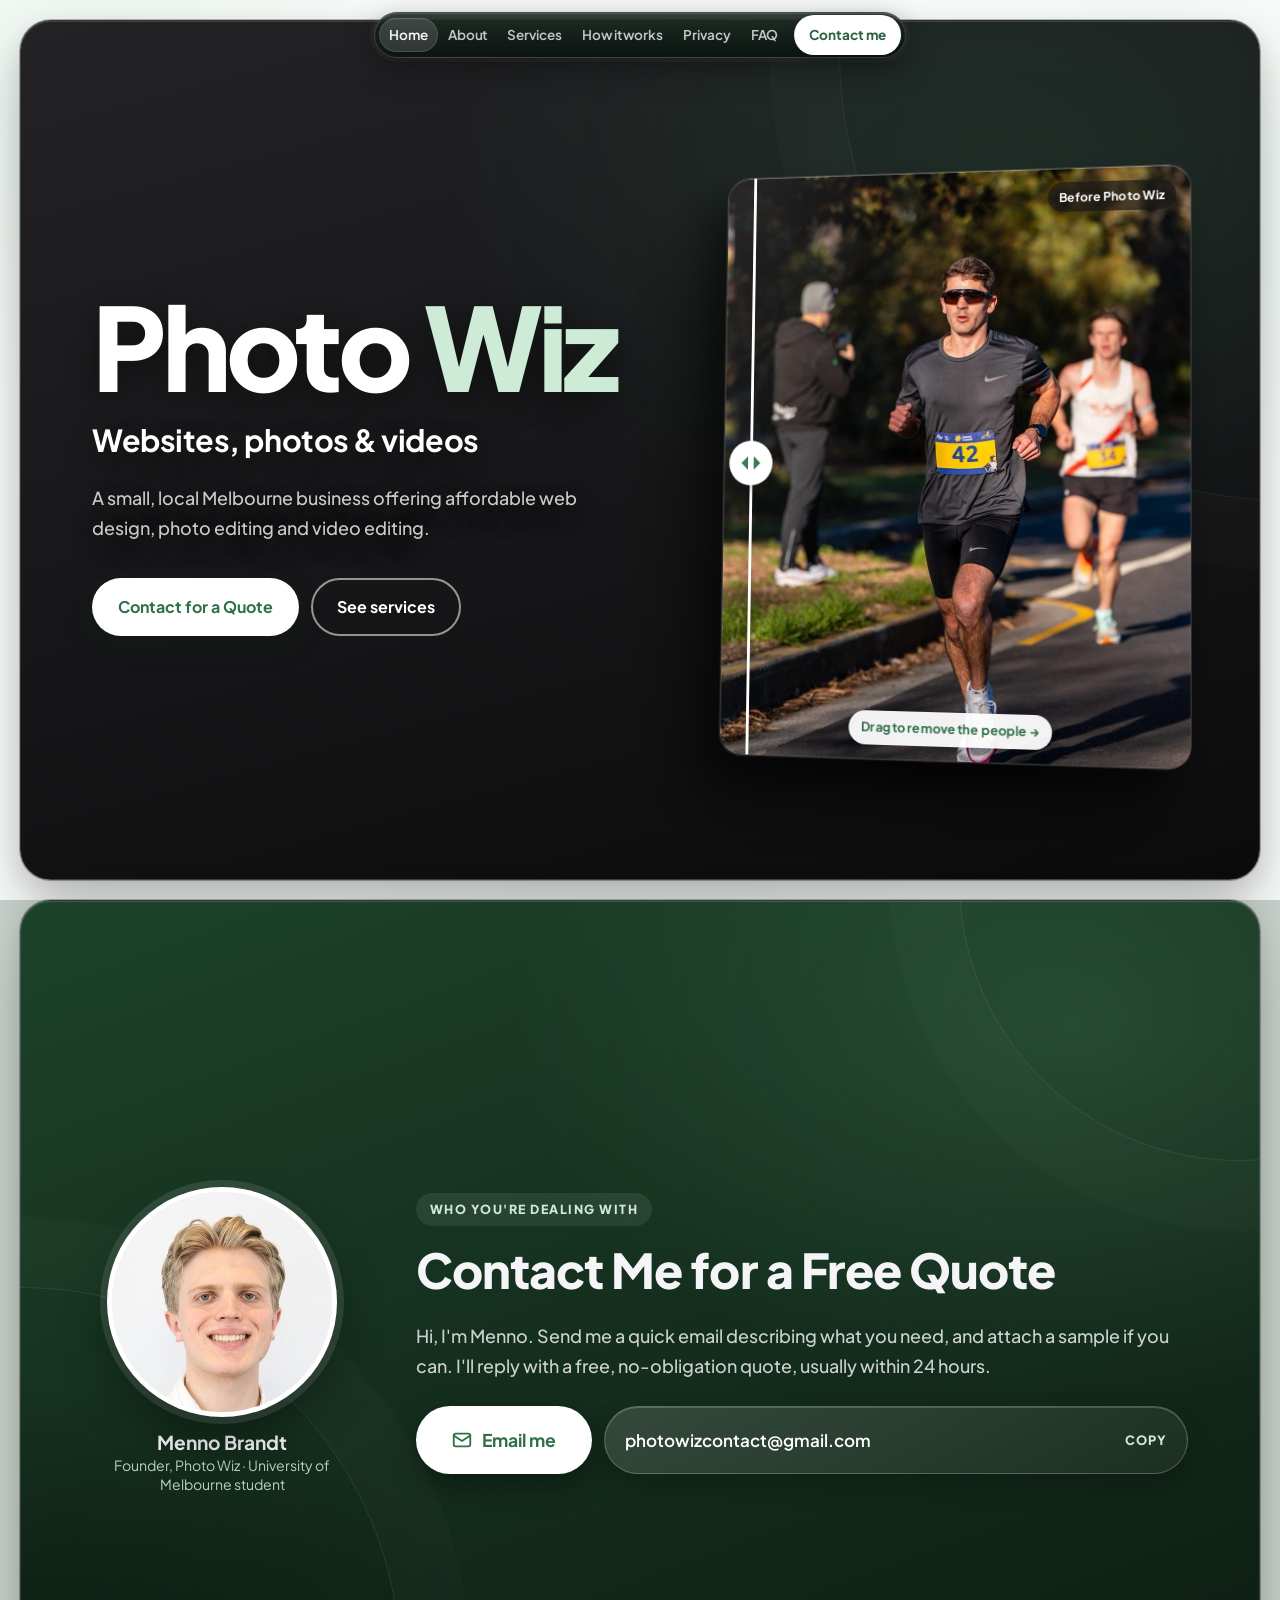
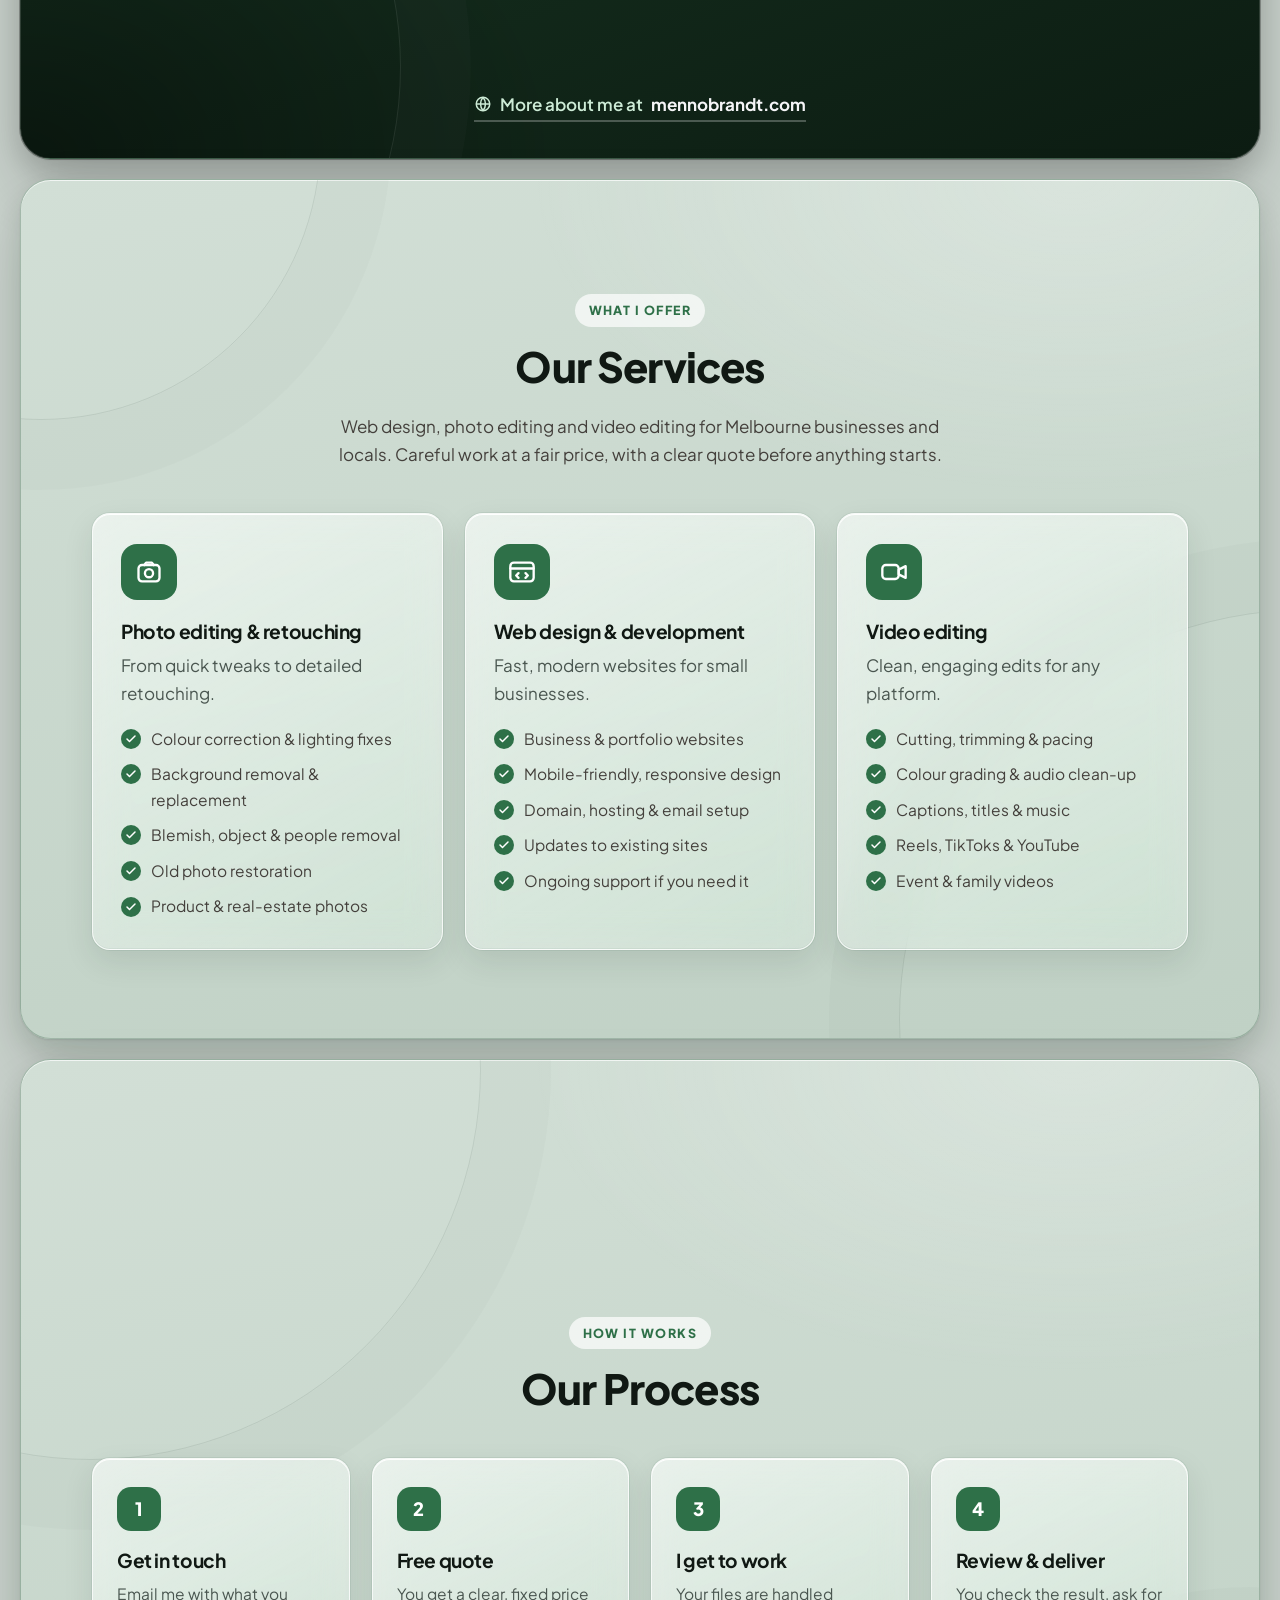
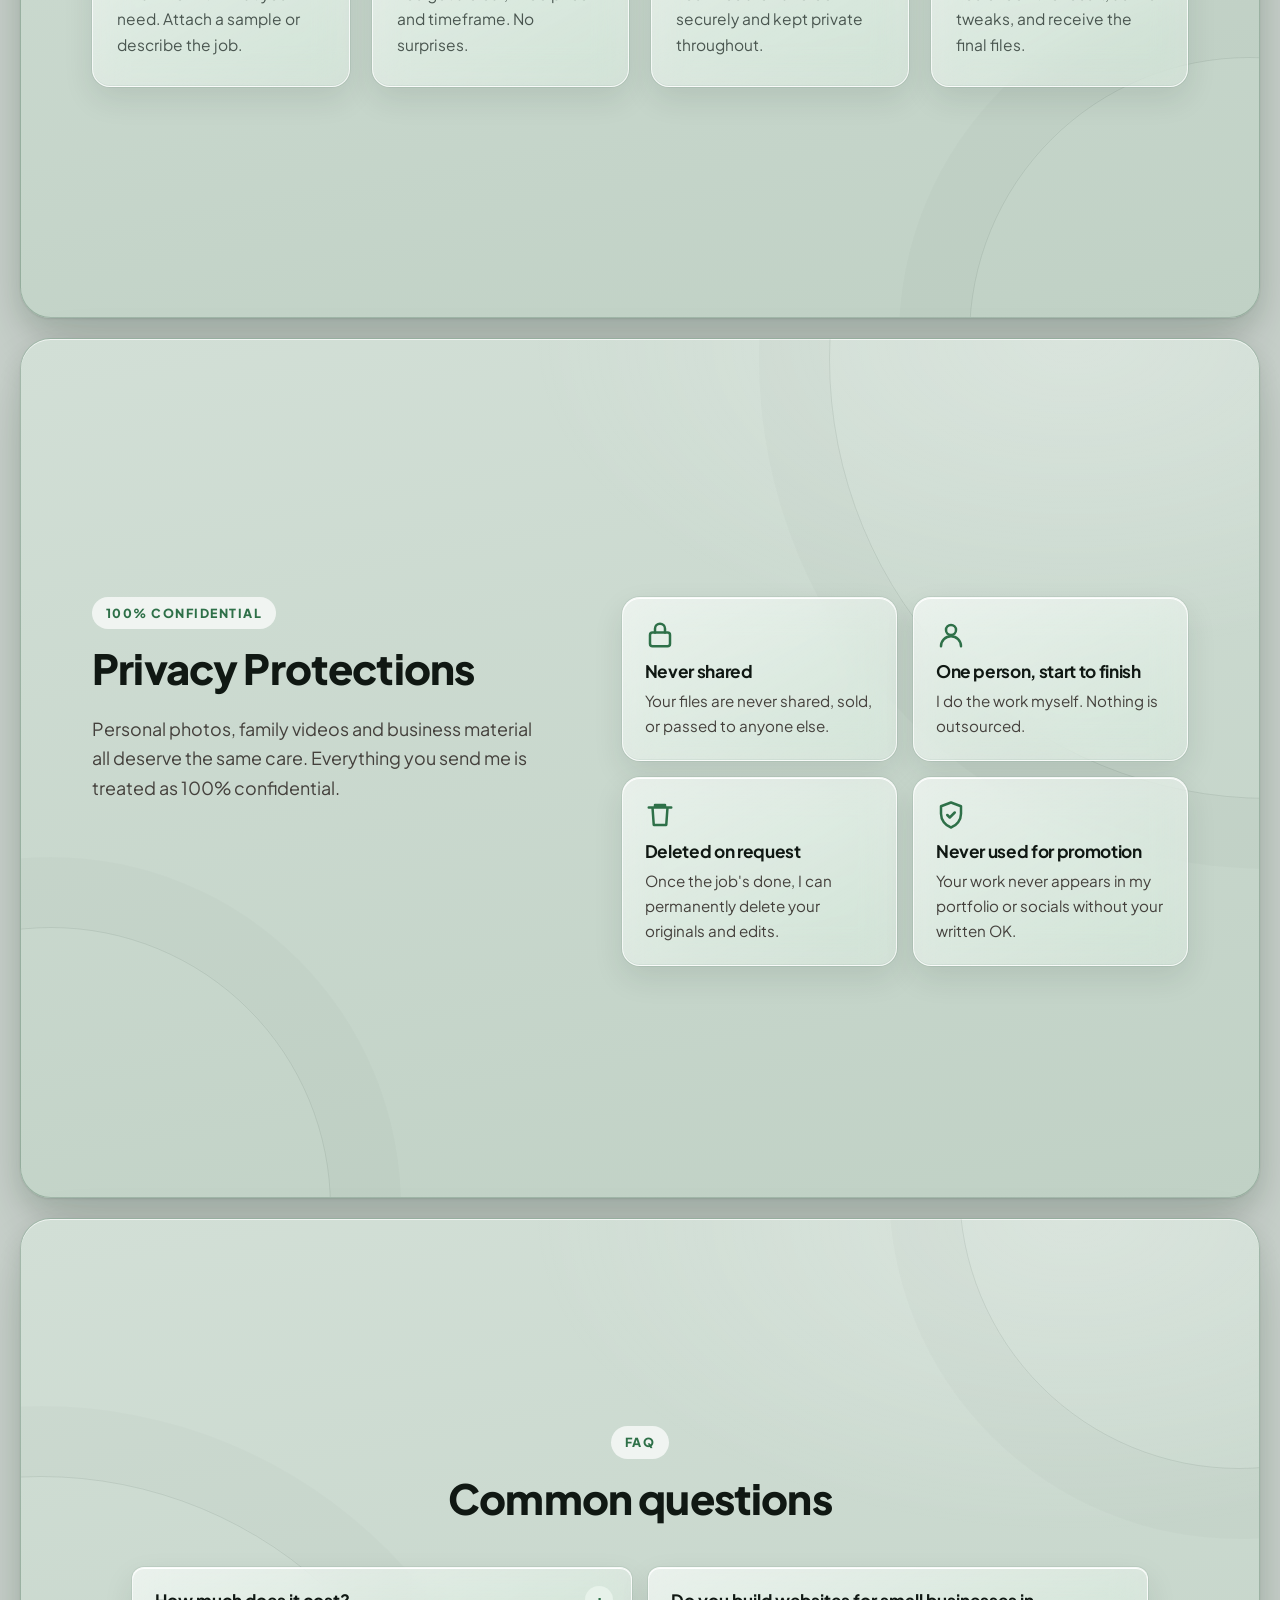
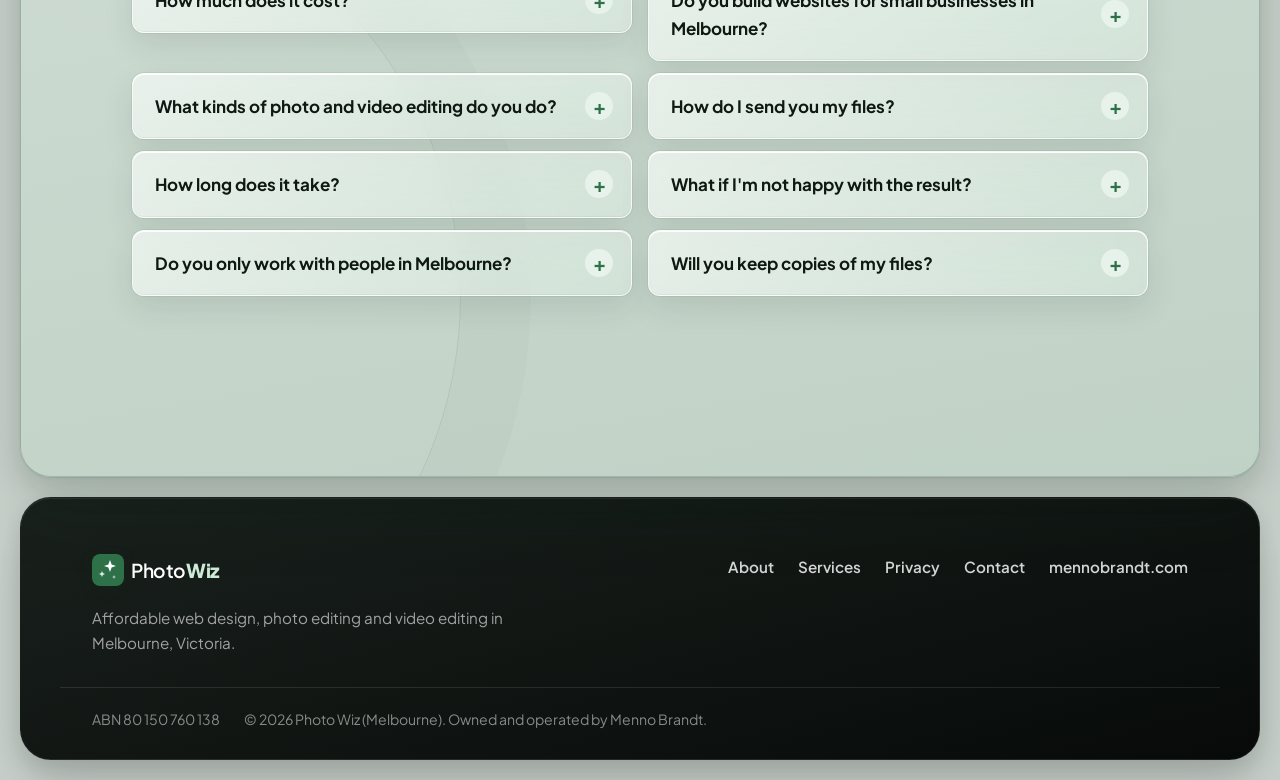
==== public/index.html @ 699f1b1f "Edge on main and contact cards; deeper green contact - Main and contact cards get a light hairline e" ====
<!doctype html>
<html lang="en-AU" data-theme="green">
<head>
  <meta charset="utf-8">
  <meta name="viewport" content="width=device-width, initial-scale=1">
  <title>Photo Wiz | Web Design, Photo Editing &amp; Video Editing in Melbourne</title>
  <meta name="description" content="Affordable web design, photo editing and video editing in Melbourne. Small business websites, photo retouching &amp; object removal, and social media video edits. Free quotes.">
  <meta name="robots" content="index, follow, max-image-preview:large, max-snippet:-1">
  <meta name="author" content="Menno Brandt">
  <meta name="theme-color" content="#161618">
  <link rel="canonical" href="https://photowiz.com.au/">
  <link rel="alternate" hreflang="en-AU" href="https://photowiz.com.au/">

  <!-- Local SEO -->
  <meta name="geo.region" content="AU-VIC">
  <meta name="geo.placename" content="Melbourne">
  <meta name="geo.position" content="-37.8136;144.9631">
  <meta name="ICBM" content="-37.8136, 144.9631">

  <!-- Icons -->
  <link rel="icon" href="favicon.svg" type="image/svg+xml">
  <link rel="icon" href="icon-192.png" type="image/png" sizes="192x192">
  <link rel="apple-touch-icon" href="apple-touch-icon.png">
  <link rel="manifest" href="site.webmanifest">

  <!-- Link previews (Facebook, Messenger, WhatsApp, LinkedIn, iMessage) -->
  <meta property="og:type" content="website">
  <meta property="og:site_name" content="Photo Wiz">
  <meta property="og:title" content="Photo Wiz | Web Design, Photo &amp; Video Editing in Melbourne">
  <meta property="og:description" content="Affordable websites, photo edits and video editing from a local Melbourne business. Free quotes, 100% confidential.">
  <meta property="og:url" content="https://photowiz.com.au/">
  <meta property="og:locale" content="en_AU">
  <meta property="og:image" content="https://photowiz.com.au/og-image.jpg">
  <meta property="og:image:width" content="1200">
  <meta property="og:image:height" content="630">
  <meta property="og:image:alt" content="Photo Wiz: web design, photo and video editing in Melbourne">
  <meta name="twitter:card" content="summary_large_image">
  <meta name="twitter:title" content="Photo Wiz | Web Design, Photo &amp; Video Editing in Melbourne">
  <meta name="twitter:description" content="Affordable websites, photo edits and video editing from a local Melbourne business. Free quotes.">
  <meta name="twitter:image" content="https://photowiz.com.au/og-image.jpg">

  <link rel="preload" as="image" href="work/before.jpg" fetchpriority="high">

  <link rel="preconnect" href="https://fonts.googleapis.com">
  <link rel="preconnect" href="https://fonts.gstatic.com" crossorigin>
  <link href="https://fonts.googleapis.com/css2?family=Plus+Jakarta+Sans:wght@400;500;600;700;800&display=swap" rel="stylesheet">
  <link rel="stylesheet" href="styles.css?v=46">
  <script>
    // Colour theme: green by default. Preview others with ?theme=blue or ?theme=orange
    (function () {
      var t = new URLSearchParams(location.search).get('theme');
      if (t === 'green' || t === 'blue' || t === 'orange') document.documentElement.setAttribute('data-theme', t);
    })();
  </script>

  <script type="application/ld+json">
{
  "@context": "https://schema.org",
  "@graph": [
    {
      "@type": "WebSite",
      "@id": "https://photowiz.com.au/#website",
      "url": "https://photowiz.com.au/",
      "name": "Photo Wiz",
      "inLanguage": "en-AU",
      "publisher": {
        "@id": "https://photowiz.com.au/#business"
      }
    },
    {
      "@type": [
        "ProfessionalService",
        "LocalBusiness"
      ],
      "@id": "https://photowiz.com.au/#business",
      "name": "Photo Wiz",
      "alternateName": "Photo Wiz (Melbourne)",
      "description": "Affordable web design, photo editing and video editing in Melbourne, run by Menno Brandt. Small business websites, photo retouching and object removal, and video editing for social media.",
      "url": "https://photowiz.com.au/",
      "email": "photowizcontact@gmail.com",
      "logo": "https://photowiz.com.au/icon-512.png",
      "image": [
        "https://photowiz.com.au/og-image.jpg",
        "https://photowiz.com.au/work/after.jpg"
      ],
      "taxID": "80 150 760 138",
      "priceRange": "$",
      "currenciesAccepted": "AUD",
      "address": {
        "@type": "PostalAddress",
        "addressLocality": "Melbourne",
        "addressRegion": "VIC",
        "addressCountry": "AU"
      },
      "geo": {
        "@type": "GeoCoordinates",
        "latitude": -37.8136,
        "longitude": 144.9631
      },
      "areaServed": [
        {
          "@type": "City",
          "name": "Melbourne"
        },
        {
          "@type": "State",
          "name": "Victoria"
        },
        {
          "@type": "Country",
          "name": "Australia"
        }
      ],
      "founder": {
        "@type": "Person",
        "name": "Menno Brandt",
        "url": "https://mennobrandt.com",
        "image": "https://photowiz.com.au/menno-brandt.jpg",
        "affiliation": {
          "@type": "CollegeOrUniversity",
          "name": "University of Melbourne"
        }
      },
      "sameAs": [
        "https://mennobrandt.com"
      ],
      "knowsAbout": [
        "Web design",
        "Web development",
        "Photo editing",
        "Photo retouching",
        "Background removal",
        "Photo restoration",
        "Video editing",
        "Colour grading",
        "Social media video"
      ],
      "hasOfferCatalog": {
        "@type": "OfferCatalog",
        "name": "Photo Wiz services",
        "itemListElement": [
          {
            "@type": "Offer",
            "itemOffered": {
              "@type": "Service",
              "name": "Web design and development",
              "serviceType": "Web design",
              "description": "Business and portfolio websites, mobile-friendly design, domain, hosting and email setup, updates to existing sites and ongoing support.",
              "areaServed": "Melbourne"
            }
          },
          {
            "@type": "Offer",
            "itemOffered": {
              "@type": "Service",
              "name": "Photo editing and retouching",
              "serviceType": "Photo editing",
              "description": "Colour correction, background removal and replacement, blemish, object and people removal, old photo restoration, and product and real-estate photo editing.",
              "areaServed": "Melbourne"
            }
          },
          {
            "@type": "Offer",
            "itemOffered": {
              "@type": "Service",
              "name": "Video editing",
              "serviceType": "Video editing",
              "description": "Cutting and pacing, colour grading, audio clean-up, captions, titles and music, and edits for Reels, TikTok, YouTube, events and family videos.",
              "areaServed": "Melbourne"
            }
          }
        ]
      }
    },
    {
      "@type": "FAQPage",
      "@id": "https://photowiz.com.au/#faq",
      "mainEntity": [
        {
          "@type": "Question",
          "name": "How much does it cost?",
          "acceptedAnswer": {
            "@type": "Answer",
            "text": "It depends on the job. A quick photo touch-up costs far less than a full website. Email me with the details and you'll get a free, fixed quote before any work begins."
          }
        },
        {
          "@type": "Question",
          "name": "Do you build websites for small businesses in Melbourne?",
          "acceptedAnswer": {
            "@type": "Answer",
            "text": "Yes. I design and build fast, mobile-friendly websites for Melbourne small businesses, sole traders and creatives, and can set up your domain, hosting and email too."
          }
        },
        {
          "@type": "Question",
          "name": "What kinds of photo and video editing do you do?",
          "acceptedAnswer": {
            "@type": "Answer",
            "text": "Photo retouching, colour correction, background and object removal, old photo restoration, and product and real-estate photos. For video: cutting, colour grading, audio clean-up, captions and edits for Reels, TikTok and YouTube."
          }
        },
        {
          "@type": "Question",
          "name": "How do I send you my files?",
          "acceptedAnswer": {
            "@type": "Answer",
            "text": "Small files can be attached to an email. For larger photos or videos, a link from Google Drive, Dropbox, OneDrive or WeTransfer works well."
          }
        },
        {
          "@type": "Question",
          "name": "How long does it take?",
          "acceptedAnswer": {
            "@type": "Answer",
            "text": "Most photo edits are back within a day or two. Video and web projects vary, and your quote will include an expected timeframe."
          }
        },
        {
          "@type": "Question",
          "name": "What if I'm not happy with the result?",
          "acceptedAnswer": {
            "@type": "Answer",
            "text": "Tell me what you'd like changed. Reasonable revisions are included, and I'll work with you until it's right."
          }
        },
        {
          "@type": "Question",
          "name": "Do you only work with people in Melbourne?",
          "acceptedAnswer": {
            "@type": "Answer",
            "text": "I'm based in Melbourne, but everything is done online, so I can work with clients anywhere in Australia and beyond."
          }
        },
        {
          "@type": "Question",
          "name": "Will you keep copies of my files?",
          "acceptedAnswer": {
            "@type": "Answer",
            "text": "Only as long as needed to finish the job and handle any follow-up tweaks. Just ask, and I'll permanently delete everything once you're happy."
          }
        }
      ]
    }
  ]
}
  </script>
</head>
<body>
  <a class="skip-link" href="#main">Skip to content</a>

  <header class="site-header" id="top">
    <div class="nav">
      <button class="nav-toggle" aria-expanded="false" aria-controls="nav-menu" aria-label="Open menu">
        <span></span><span></span><span></span>
      </button>
      <nav id="nav-menu" class="nav-menu" aria-label="Main">
        <a href="#home">Home</a>
        <a href="#about">About</a>
        <a href="#services">Services</a>
        <a href="#process">How it works</a>
        <a href="#privacy">Privacy</a>
        <a href="#faq">FAQ</a>
        <a class="btn btn-primary btn-sm" href="#contact">Contact me</a>
      </nav>
    </div>
  </header>

  <main id="main">
    <!-- HERO -->
    <section class="panel hero" id="home">
      <div class="container hero-grid">
        <div class="hero-head">
          <h1 class="hero-title">Photo <span class="hl">Wiz</span></h1>
          <p class="tagline">Websites, photos &amp; videos</p>
          <p class="lead">A small, local Melbourne business offering affordable web design, photo editing and video editing.</p>
        </div>

        <!-- Before / after: a real edit -->
        <div class="hero-visual">
          <div class="ba" id="ba" style="--pos:6%">
            <img class="ba-img" src="work/before.jpg" alt="Photo editing example, original: a runner in Melbourne with a bystander and a second runner in the background" width="900" height="1350" fetchpriority="high" decoding="async">
            <img class="ba-img ba-after" src="work/after.jpg" alt="Photo editing example, edited: the bystander and second runner removed so only the main runner remains" width="900" height="1350" decoding="async">
            <span class="ba-tag ba-tag-after">After Photo Wiz</span>
            <span class="ba-tag ba-tag-before">Before Photo Wiz</span>
            <span class="ba-hint">Drag to remove the people &rarr;</span>
            <div class="ba-handle" aria-hidden="true"><span></span></div>
            <input class="ba-range" type="range" min="0" max="100" value="6" autocomplete="off" aria-label="Drag to remove the people in the background of the photo">
          </div>
        </div>

        <div class="hero-actions">
          <a class="btn btn-white" href="#contact">Contact for a Quote</a>
          <a class="btn btn-ghost" href="#services">See services</a>
        </div>
      </div>
    </section>

    <!-- CONTACT + ABOUT -->
    <section class="panel p-contact tone-matte" id="contact">
      <span id="about" class="anchor" aria-hidden="true"></span>
      <div class="container meet">
        <figure class="meet-photo">
          <span class="meet-frame"><img src="menno-brandt.jpg" alt="Menno Brandt, owner of Photo Wiz in Melbourne" width="1200" height="801" loading="lazy" decoding="async"></span>
          <figcaption>
            <strong>Menno Brandt</strong>
            <span>Founder, Photo Wiz &middot; University of Melbourne student</span>
          </figcaption>
        </figure>
        <div class="meet-copy">
          <p class="kicker">Who you're dealing with</p>
          <h2>Contact Me for a Free Quote</h2>
          <p class="meet-intro">Hi, I'm Menno. Send me a quick email describing what you need, and attach a sample if you can. I'll reply with a free, no-obligation quote, usually within 24 hours.</p>
          <div class="meet-actions">
            <a class="btn btn-white btn-lg" id="email-btn" href="mailto:photowizcontact@gmail.com?subject=Quote%20request%20-%20Photo%20Wiz">
              <svg viewBox="0 0 24 24" aria-hidden="true"><rect x="3" y="5" width="18" height="14" rx="2"/><path d="M3 7l9 6 9-6"/></svg>
              Email me
            </a>
            <button class="copy-email" type="button" data-email="photowizcontact@gmail.com">
              <span class="copy-label">photowizcontact@gmail.com</span>
              <span class="copy-hint">Copy</span>
            </button>
          </div>
        </div>
      </div>
      <div class="meet-foot">
        <a class="meet-site" href="https://mennobrandt.com" target="_blank" rel="noopener">
            <svg viewBox="0 0 24 24" aria-hidden="true"><circle cx="12" cy="12" r="9"/><path d="M3 12h18M12 3a14 14 0 010 18M12 3a14 14 0 000 18"/></svg>
            More about me at <b>mennobrandt.com</b>
          </a>
      </div>
    </section>

    <!-- SERVICES -->
    <section class="panel section p-services tone-light" id="services">
      <div class="container">
        <div class="section-head">
          <p class="kicker">What I offer</p>
          <h2>Our Services</h2>
          <p>Web design, photo editing and video editing for Melbourne businesses and locals. Careful work at a fair price, with a clear quote before anything starts.</p>
        </div>

        <div class="cards">
          <article class="card">
            <div class="card-icon">
              <svg viewBox="0 0 24 24" aria-hidden="true"><rect x="3" y="6" width="18" height="14" rx="3"/><circle cx="12" cy="13" r="3.5"/><path d="M8 6l1.5-2h5L16 6"/></svg>
            </div>
            <h3>Photo editing &amp; retouching</h3>
            <p>From quick tweaks to detailed retouching.</p>
            <ul class="ticks">
              <li>Colour correction &amp; lighting fixes</li>
              <li>Background removal &amp; replacement</li>
              <li>Blemish, object &amp; people removal</li>
              <li>Old photo restoration</li>
              <li>Product &amp; real-estate photos</li>
            </ul>
          </article>

          <article class="card">
            <div class="card-icon">
              <svg viewBox="0 0 24 24" aria-hidden="true"><rect x="2" y="4" width="20" height="16" rx="3"/><path d="M2 9h20M9 13l-2 2 2 2M15 13l2 2-2 2"/></svg>
            </div>
            <h3>Web design &amp; development</h3>
            <p>Fast, modern websites for small businesses.</p>
            <ul class="ticks">
              <li>Business &amp; portfolio websites</li>
              <li>Mobile-friendly, responsive design</li>
              <li>Domain, hosting &amp; email setup</li>
              <li>Updates to existing sites</li>
              <li>Ongoing support if you need it</li>
            </ul>
          </article>

          <article class="card">
            <div class="card-icon">
              <svg viewBox="0 0 24 24" aria-hidden="true"><rect x="2" y="6" width="14" height="12" rx="3"/><path d="M16 10l6-3v10l-6-3z"/></svg>
            </div>
            <h3>Video editing</h3>
            <p>Clean, engaging edits for any platform.</p>
            <ul class="ticks">
              <li>Cutting, trimming &amp; pacing</li>
              <li>Colour grading &amp; audio clean-up</li>
              <li>Captions, titles &amp; music</li>
              <li>Reels, TikToks &amp; YouTube</li>
              <li>Event &amp; family videos</li>
            </ul>
          </article>
        </div>
        <p class="swipe-hint" aria-hidden="true">Swipe to see all three &rarr;</p>
      </div>
    </section>

    <!-- PROCESS -->
    <section class="panel section p-process tone-light" id="process">
      <div class="container">
        <div class="section-head">
          <p class="kicker">How it works</p>
          <h2>Our Process</h2>
        </div>
        <ol class="steps">
          <li>
            <span class="step-num">1</span>
            <h3>Get in touch</h3>
            <p>Email me with what you need. Attach a sample or describe the job.</p>
          </li>
          <li>
            <span class="step-num">2</span>
            <h3>Free quote</h3>
            <p>You get a clear, fixed price and timeframe. No surprises.</p>
          </li>
          <li>
            <span class="step-num">3</span>
            <h3>I get to work</h3>
            <p>Your files are handled securely and kept private throughout.</p>
          </li>
          <li>
            <span class="step-num">4</span>
            <h3>Review &amp; deliver</h3>
            <p>You check the result, ask for tweaks, and receive the final files.</p>
          </li>
        </ol>
      </div>
    </section>

    <!-- PRIVACY -->
    <section class="panel section privacy tone-light" id="privacy">
      <div class="container privacy-grid">
        <div>
          <p class="kicker kicker-light">100% confidential</p>
          <h2>Privacy Protections</h2>
          <p class="privacy-lead">Personal photos, family videos and business material all deserve the same care. Everything you send me is treated as 100% confidential.</p>
        </div>
        <ul class="privacy-list">
          <li>
            <svg viewBox="0 0 24 24" aria-hidden="true"><rect x="4" y="10" width="16" height="11" rx="2"/><path d="M8 10V7a4 4 0 018 0v3"/></svg>
            <div><h3>Never shared</h3><p>Your files are never shared, sold, or passed to anyone else.</p></div>
          </li>
          <li>
            <svg viewBox="0 0 24 24" aria-hidden="true"><circle cx="12" cy="8" r="4"/><path d="M4 21c0-4.4 3.6-8 8-8s8 3.6 8 8"/></svg>
            <div><h3>One person, start to finish</h3><p>I do the work myself. Nothing is outsourced.</p></div>
          </li>
          <li>
            <svg viewBox="0 0 24 24" aria-hidden="true"><path d="M3 6h18M8 6V4h8v2M6 6l1 14h10l1-14"/></svg>
            <div><h3>Deleted on request</h3><p>Once the job's done, I can permanently delete your originals and edits.</p></div>
          </li>
          <li>
            <svg viewBox="0 0 24 24" aria-hidden="true"><path d="M12 2l8 3v6c0 5-3.4 9.4-8 11-4.6-1.6-8-6-8-11V5z"/><path d="M9 12l2 2 4-4"/></svg>
            <div><h3>Never used for promotion</h3><p>Your work never appears in my portfolio or socials without your written OK.</p></div>
          </li>
        </ul>
      </div>
    </section>

    <!-- FAQ -->
    <section class="panel section p-faq tone-light" id="faq">
      <div class="container narrow">
        <div class="section-head">
          <p class="kicker">FAQ</p>
          <h2>Common questions</h2>
        </div>
        <div class="faq">
          <details>
            <summary>How much does it cost?</summary>
            <p>It depends on the job. A quick photo touch-up costs far less than a full website. Email me with the details and you'll get a free, fixed quote before any work begins.</p>
          </details>
          <details>
            <summary>Do you build websites for small businesses in Melbourne?</summary>
            <p>Yes. I design and build fast, mobile-friendly websites for Melbourne small businesses, sole traders and creatives, and can set up your domain, hosting and email too.</p>
          </details>
          <details>
            <summary>What kinds of photo and video editing do you do?</summary>
            <p>Photo retouching, colour correction, background and object removal, old photo restoration, and product and real-estate photos. For video: cutting, colour grading, audio clean-up, captions and edits for Reels, TikTok and YouTube.</p>
          </details>
          <details>
            <summary>How do I send you my files?</summary>
            <p>Small files can be attached to an email. For larger photos or videos, a link from Google Drive, Dropbox, OneDrive or WeTransfer works well.</p>
          </details>
          <details>
            <summary>How long does it take?</summary>
            <p>Most photo edits are back within a day or two. Video and web projects vary, and your quote will include an expected timeframe.</p>
          </details>
          <details>
            <summary>What if I'm not happy with the result?</summary>
            <p>Tell me what you'd like changed. Reasonable revisions are included, and I'll work with you until it's right.</p>
          </details>
          <details>
            <summary>Do you only work with people in Melbourne?</summary>
            <p>I'm based in Melbourne, but everything is done online, so I can work with clients anywhere in Australia and beyond.</p>
          </details>
          <details>
            <summary>Will you keep copies of my files?</summary>
            <p>Only as long as needed to finish the job and handle any follow-up tweaks. Just ask, and I'll permanently delete everything once you're happy.</p>
          </details>
        </div>
      </div>
    </section>

  </main>

  <footer class="site-footer">
    <div class="container footer-grid">
      <div>
        <a class="brand brand-footer" href="#top">
          <svg class="brand-logo" viewBox="0 0 64 64" aria-hidden="true"><rect width="64" height="64" rx="16"/><path d="M36 12l3.2 8.8L48 24l-8.8 3.2L36 36l-3.2-8.8L24 24l8.8-3.2z" fill="#fff"/><path d="M20 34l1.8 4.2L26 40l-4.2 1.8L20 46l-1.8-4.2L14 40l4.2-1.8z" fill="#fff" opacity=".85"/><path d="M44 42l1.2 2.8L48 46l-2.8 1.2L44 50l-1.2-2.8L40 46l2.8-1.2z" fill="#fff" opacity=".7"/></svg>
          <span>Photo<b>Wiz</b></span>
        </a>
        <p class="muted">Affordable web design, photo editing and video editing in Melbourne, Victoria.</p>
      </div>
      <nav class="footer-links" aria-label="Footer">
        <a href="#about">About</a>
        <a href="#services">Services</a>
        <a href="#privacy">Privacy</a>
        <a href="#contact">Contact</a>
        <a href="https://mennobrandt.com" target="_blank" rel="noopener">mennobrandt.com</a>
      </nav>
    </div>
    <div class="container footer-bottom">
      <span>ABN 80 150 760 138</span>
      <span>&copy; <span id="year">2026</span> Photo Wiz (Melbourne). Owned and operated by Menno Brandt.</span>
    </div>
  </footer>

  <button class="next-arrow" type="button" aria-label="Go to the next section">
    <svg viewBox="0 0 24 24" aria-hidden="true"><path d="M6 9l6 6 6-6"/></svg>
  </button>

  <script src="script.js?v=5" defer></script>
</body>
</html>
---- public/styles.css ----
/* =====================================================================
   Photo Wiz styles
   White page, coloured cards. All theme colours live in the variables
   below: change a theme block to recolour the whole site.
   Themes: green (default), blue, orange. Pick one with
   <html data-theme="blue"> or preview with ?theme=blue in the URL.
   ===================================================================== */

:root,
[data-theme="green"] {
  /* Accent: buttons, icons, step numbers */
  --accent: #2E7048;
  --accent-hover: #245A3A;
  --accent-soft: #E7F2EA;      /* light tint on white */
  --accent-line: #BFDCC8;      /* borders on white */
  --on-dark-hl: #CDEBD6;       /* highlight text on coloured cards */

  /* Card colours, light to dark */
  --hero: #2F6B45;
  --hero-glow-a: rgba(120, 190, 140, .45);
  --hero-glow-b: rgba(10, 40, 22, .45);
  --card-services: #11302A;   /* dark, slightly cooler forest */
  --card-process: #142E22;
  --card-privacy-a: #2E6B47;
  --card-privacy-b: #1F5036;
  --card-faq: #35553A;
  --card-contact: #0E2117;
  --card-glow: rgba(90, 170, 115, .40);
  --tint: #7CC796;

  /* Text on coloured cards */
  --on-dark: #E4F1E8;
  --on-dark-muted: #B8D3C1;

  /* Shadow tint (r, g, b) */
  --shadow-rgb: 12, 38, 24;

}

[data-theme="blue"] {
  --accent: #1F5FAD;
  --accent-hover: #184C8B;
  --accent-soft: #E8F0FA;
  --accent-line: #C3D6EF;
  --on-dark-hl: #CFE2F7;

  --hero: #1F4E8C;
  --hero-glow-a: rgba(120, 170, 235, .45);
  --hero-glow-b: rgba(8, 25, 55, .45);
  --card-services: #0F2A4C;
  --card-process: #0F2747;
  --card-privacy-a: #23599C;
  --card-privacy-b: #183F72;
  --card-faq: #2A4A72;
  --card-contact: #0A1628;
  --card-glow: rgba(90, 150, 230, .40);
  --tint: #80B2EE;

  --on-dark: #E4ECF7;
  --on-dark-muted: #B3C6DE;

  --shadow-rgb: 10, 25, 50;

}

[data-theme="orange"] {
  --accent: #E8591F;
  --accent-hover: #C4460F;
  --accent-soft: #FFF1EA;
  --accent-line: #F6CDB9;
  --on-dark-hl: #FFE0CC;

  --hero: #E8591F;
  --hero-glow-a: rgba(255, 180, 130, .55);
  --hero-glow-b: rgba(170, 55, 10, .45);
  --card-services: #A63A0C;
  --card-process: #4A1D0B;
  --card-privacy-a: #CF511A;
  --card-privacy-b: #A63A0C;
  --card-faq: #7A2E0E;
  --card-contact: #2C1006;
  --card-glow: rgba(255, 120, 50, .50);
  --tint: #FFA36B;

  --on-dark: #F3DED3;
  --on-dark-muted: #E3C3B2;

  --shadow-rgb: 60, 20, 5;

}

/* Theme-independent tokens */
:root {
  --ink: #1C1917;
  --ink-2: #44403C;
  --muted: #78716C;
  --line: #ECE9E6;
  --glass: rgba(255, 255, 255, .07);
  --glass-hover: rgba(255, 255, 255, .11);
  --glass-line: rgba(255, 255, 255, .16);
  --radius: 18px;
  --radius-sm: 12px;
  --panel-r: clamp(24px, 3.2vw, 40px);
  --max: 1160px;
  --gutter: clamp(16px, 4vw, 32px);
  --header-h: 44px;
  --header-top: 12px;
  --frame: clamp(8px, 1.1vw, 14px);   /* margin around each section card */
  --page-bg: #C9D2CC;                  /* light silver-grey behind the cards */
  --shadow-panel: 0 18px 44px rgba(var(--shadow-rgb), .16);
}

/* ===== Base ===== */
*, *::before, *::after { box-sizing: border-box; }

html {
  scroll-behavior: smooth;
  -webkit-text-size-adjust: 100%;
}

body {
  margin: 0;
  font-family: "Plus Jakarta Sans", system-ui, -apple-system, "Segoe UI", Roboto, Helvetica, Arial, sans-serif;
  font-size: 17px;
  line-height: 1.65;
  color: var(--ink-2);
  background: var(--page-bg);
  -webkit-font-smoothing: antialiased;
  overflow-x: hidden;
}

img, svg { display: block; max-width: 100%; }
h1, h2, h3 { color: var(--ink); line-height: 1.15; margin: 0 0 .5em; letter-spacing: -.02em; }
h1 { font-size: clamp(2.3rem, min(5vw, 8vh), 4.4rem); font-weight: 800; }
h2 { font-size: clamp(1.8rem, 3.6vw, 2.6rem); font-weight: 800; }
h3 { font-size: 1.2rem; font-weight: 700; }
p { margin: 0 0 1em; }
a { color: var(--accent); }

.container { width: 100%; max-width: var(--max); margin: 0 auto; padding: 0 var(--gutter); }
.narrow { max-width: 800px; }
.muted { color: var(--muted); }

.skip-link {
  position: absolute; left: -999px; top: 8px; z-index: 100;
  background: var(--ink); color: #fff; padding: 8px 14px; border-radius: 8px;
}
.skip-link:focus { left: 8px; }

:focus-visible { outline: 3px solid var(--accent); outline-offset: 3px; border-radius: 6px; }

/* ===== Buttons ===== */
.btn {
  display: inline-flex; align-items: center; justify-content: center; gap: .5em;
  padding: .85em 1.5em; border-radius: 999px; border: 2px solid transparent;
  font: inherit; font-weight: 700; font-size: 1rem; text-decoration: none; cursor: pointer;
  transition: transform .15s ease, background-color .15s ease, box-shadow .15s ease, color .15s ease, border-color .15s ease;
  white-space: nowrap;
}
.btn:hover { transform: translateY(-1px); }
.btn:active { transform: translateY(0); }
.btn-primary { background: var(--accent); color: #fff; box-shadow: 0 8px 22px rgba(var(--shadow-rgb), .28); }
.btn-primary:hover { background: var(--accent-hover); }
.btn-sm { padding: .55em 1.1em; font-size: .95rem; box-shadow: none; }
.btn-lg { padding: 1em 1.9em; font-size: 1.1rem; }
.btn svg { width: 22px; height: 22px; fill: none; stroke: currentColor; stroke-width: 2; stroke-linecap: round; stroke-linejoin: round; }

/* Outline button for coloured cards */
.btn-ghost { background: transparent; color: #fff; border-color: rgba(255, 255, 255, .55); }
.btn-ghost:hover { border-color: #fff; background: rgba(255, 255, 255, .1); }
.btn-white { background: #fff; color: var(--accent); box-shadow: 0 10px 26px rgba(var(--shadow-rgb), .3); }
.btn-white:hover { background: var(--accent-soft); }

/* Small uppercase section label */
.kicker {
  display: inline-block; font-size: .78rem; font-weight: 800; letter-spacing: .12em; text-transform: uppercase;
  color: var(--on-dark-hl); background: rgba(255, 255, 255, .1);
  padding: 6px 14px; border-radius: 999px; margin-bottom: 16px;
}

/* ===== Header: compact dark-glass pill ===== */
.site-header {
  position: fixed; top: var(--header-top); left: 50%; z-index: 50;
  transform: translateX(-50%);
  width: max-content; max-width: calc(100% - 24px);
  background: linear-gradient(180deg, rgba(20, 34, 26, .78) 0%, rgba(8, 18, 12, .82) 100%);
  backdrop-filter: saturate(160%) blur(18px);
  -webkit-backdrop-filter: saturate(160%) blur(18px);
  border: 1px solid rgba(255, 255, 255, .16);
  border-radius: 999px;
  box-shadow:
    inset 0 1px 0 rgba(255, 255, 255, .12),
    0 10px 30px rgba(0, 0, 0, .35),
    0 0 0 4px rgba(255, 255, 255, .04);
  transition: box-shadow .2s ease, background-color .2s ease;
}
.site-header.scrolled {
  box-shadow:
    inset 0 1px 0 rgba(255, 255, 255, .12),
    0 14px 36px rgba(0, 0, 0, .45),
    0 0 0 4px rgba(255, 255, 255, .05);
}
.nav { display: flex; align-items: center; justify-content: center; height: var(--header-h); padding: 0 4px; }

.brand { display: inline-flex; align-items: center; gap: 7px; text-decoration: none; color: var(--ink); font-size: 1rem; font-weight: 600; letter-spacing: -.02em; }
.brand b { color: var(--accent); font-weight: 800; }
.brand-logo { width: 28px; height: 28px; flex-shrink: 0; }
.brand-logo rect { fill: var(--accent); }
.site-header .brand { color: #fff; }
.site-header .brand b { color: var(--on-dark-hl); }
.site-header .brand-logo { filter: drop-shadow(0 2px 6px rgba(0, 0, 0, .35)); }

.nav-menu { display: flex; align-items: center; gap: 0; }
.nav-menu a:not(.btn) {
  color: rgba(255, 255, 255, .78); text-decoration: none; font-weight: 600; font-size: .84rem; letter-spacing: -.005em;
  padding: 6px 10px; border-radius: 999px; transition: color .15s, background-color .15s;
}
.nav-menu a:not(.btn):hover { color: #fff; background: rgba(255, 255, 255, .08); }
/* Current section */
.nav-menu a.active:not(.btn) { color: #fff; background: rgba(255, 255, 255, .14); box-shadow: inset 0 0 0 1px rgba(255, 255, 255, .12); }
.nav-menu .btn {
  margin-left: 6px; padding: .5em .95em; font-size: .84rem;
  background: #fff; color: var(--accent-hover); box-shadow: 0 4px 12px rgba(0, 0, 0, .25);
}
.nav-menu .btn:hover { background: var(--accent-soft); }
.site-header :focus-visible { outline-color: #fff; }

.nav-toggle {
  display: none; width: 44px; height: 44px; border: 0; background: transparent; cursor: pointer;
  border-radius: 12px; padding: 10px; flex-direction: column; justify-content: center; gap: 5px;
}
.nav-toggle span { display: block; height: 2px; width: 100%; background: #fff; border-radius: 2px; transition: transform .2s ease, opacity .2s ease; }
.nav-toggle[aria-expanded="true"] span:nth-child(1) { transform: translateY(7px) rotate(45deg); }
.nav-toggle[aria-expanded="true"] span:nth-child(2) { opacity: 0; }
.nav-toggle[aria-expanded="true"] span:nth-child(3) { transform: translateY(-7px) rotate(-45deg); }

/* ===== Page layout: sections are cards ===== */
main { display: flex; flex-direction: column; gap: var(--frame); padding: var(--frame) var(--frame) 0; }
.panel {
  /* full-width section that fills the screen; content sits below the floating navbar */
  --top-space: calc(var(--header-h) + var(--header-top) - var(--frame) + clamp(16px, 4vh, 40px));
  position: relative; overflow: hidden; width: 100%;
  color: var(--on-dark);
  min-height: calc(100vh - 2 * var(--frame));
  min-height: calc(100svh - 2 * var(--frame));
  border-radius: clamp(20px, 2.4vw, 34px);
  scroll-margin-top: var(--frame);
  display: flex; flex-direction: column; justify-content: center;
  padding-top: var(--top-space); padding-bottom: clamp(24px, 5vh, 64px);
}
.panel h2, .panel h3 { color: #fff; }
.section-head { max-width: 640px; margin: 0 auto clamp(24px, 5vh, 52px); text-align: center; }
.section-head p:last-child { color: var(--on-dark-muted); }

/* ===== Hero: the main page, brightest and most dramatic section ===== */
.hero {
  background:
    radial-gradient(900px 600px at 80% 22%, color-mix(in srgb, var(--tint) 30%, transparent), transparent 62%),
    radial-gradient(900px 640px at 0% 100%, rgba(0, 0, 0, .45), transparent 60%),
    linear-gradient(160deg,
      color-mix(in srgb, var(--hero), #000 12%) 0%,
      color-mix(in srgb, var(--hero), #000 30%) 45%,
      color-mix(in srgb, var(--hero), #000 58%) 100%);
}
.hero > .container { position: relative; z-index: 1; }
.hero h1 { color: #fff; }
.hero-title {
  font-size: clamp(3.4rem, min(9vw, 15vh), 7.2rem); line-height: .95; letter-spacing: -.045em;
  margin-bottom: .18em;
}
.tagline { font-size: clamp(1.35rem, 2.4vw, 1.9rem); font-weight: 700; color: #fff; line-height: 1.25; letter-spacing: -.015em; margin-bottom: .8em; }
.hl { color: var(--on-dark-hl); }
.hero-grid {
  display: grid; grid-template-columns: 1.15fr 1fr; column-gap: clamp(32px, 6vw, 96px);
  grid-template-areas: "head visual" "actions visual";
  align-items: center;
}
.hero-head { grid-area: head; align-self: end; }
.hero-visual { grid-area: visual; }
.hero-actions { grid-area: actions; align-self: start; }
.hero-grid > * { min-width: 0; }
.lead { font-size: clamp(1.02rem, 1.4vw, 1.15rem); max-width: 30em; color: rgba(255, 255, 255, .78); font-weight: 500; margin: 0; }
.hero-actions { display: flex; flex-wrap: wrap; gap: 12px; margin: clamp(22px, 4vh, 36px) 0 0; }

.hero :focus-visible { outline-color: #fff; }

/* Before / after slider */
.hero-visual { position: relative; width: min(100%, 60vh); justify-self: end; }
.ba {
  position: relative; aspect-ratio: 4 / 5; border-radius: 24px; overflow: hidden;
  border: 6px solid rgba(255, 255, 255, .92); background: #222;
  box-shadow: 0 30px 60px rgba(var(--shadow-rgb), .35);
  user-select: none; -webkit-user-select: none; touch-action: pan-y;
}
.ba-img { position: absolute; inset: 0; width: 100%; height: 100%; object-fit: cover; object-position: 50% 35%; pointer-events: none; }
.ba-after { clip-path: inset(0 calc(100% - var(--pos)) 0 0); }   /* edited photo is revealed left of the handle */
.ba-hint {
  position: absolute; top: 14px; left: 50%; transform: translateX(-50%); z-index: 2; white-space: nowrap;
  padding: 6px 13px; border-radius: 999px; font-size: .8rem; font-weight: 700; letter-spacing: .01em;
  background: rgba(255, 255, 255, .94); color: var(--accent); box-shadow: 0 6px 16px rgba(0, 0, 0, .25);
  pointer-events: none; transition: opacity .3s ease;
}
.ba.touched .ba-hint { opacity: 0; }
.ba-hint { top: auto; bottom: 14px; }
/* Side labels: each shows only once its side of the photo is visible */
.ba-tag {
  position: absolute; top: 14px; z-index: 2; padding: 5px 11px; border-radius: 999px;
  font-size: .76rem; font-weight: 700; letter-spacing: .02em; white-space: nowrap;
  opacity: 0; transition: opacity .25s ease; pointer-events: none;
}
.ba-tag-after { left: 14px; background: var(--accent); color: #fff; box-shadow: 0 4px 12px rgba(0, 0, 0, .25); }
.ba-tag-before { right: 14px; background: rgba(28, 25, 23, .7); color: #fff; }
.ba.show-after .ba-tag-after, .ba.show-before .ba-tag-before { opacity: 1; }
.ba-handle {
  position: absolute; top: 0; bottom: 0; left: var(--pos); width: 3px; margin-left: -1.5px;
  background: #fff; z-index: 2; pointer-events: none; box-shadow: 0 0 12px rgba(0, 0, 0, .25);
}
.ba-handle span {
  position: absolute; top: 50%; left: 50%; width: 46px; height: 46px; transform: translate(-50%, -50%);
  border-radius: 50%; background: #fff; box-shadow: 0 4px 14px rgba(0, 0, 0, .25);
}
.ba-handle span::before, .ba-handle span::after {
  content: ""; position: absolute; top: 50%; width: 0; height: 0; border: 7px solid transparent; transform: translateY(-50%);
}
.ba-handle span::before { left: 6px; border-right-color: var(--accent); }
.ba-handle span::after { right: 6px; border-left-color: var(--accent); }
.ba-range { position: absolute; inset: 0; width: 100%; height: 100%; margin: 0; opacity: 0; cursor: ew-resize; z-index: 3; }
.ba:has(.ba-range:focus-visible) { outline: 3px solid #fff; outline-offset: 4px; }
.ba-caption { text-align: center; font-size: .88rem; color: rgba(255, 255, 255, .8); margin: 14px 0 0; }

/* ===== Contact + meet Menno ===== */
.anchor { position: absolute; top: 0; }
.meet {
  display: grid; grid-template-columns: 260px 1fr; gap: clamp(28px, 5vw, 64px);
  align-items: center;
}
/* Round photo with the name underneath */
.meet-photo { margin: 0; display: flex; flex-direction: column; align-items: center; gap: 18px; text-align: center; }
.meet-frame {
  display: block; position: relative; overflow: hidden; width: 220px; flex-shrink: 0; aspect-ratio: 1 / 1;
  border-radius: 50%; background: #eee;
  box-shadow: 0 0 0 5px var(--accent), 0 0 0 12px rgba(255, 255, 255, .08), 0 24px 50px rgba(0, 0, 0, .4);
}
/* zoom in on the face: the source photo is a wide shot */
.meet-frame img { position: absolute; width: 280%; height: auto; max-width: none; left: -84%; top: -22%; }
.meet-photo figcaption { line-height: 1.35; }
.meet-photo figcaption strong { display: block; color: #fff; font-size: 1.2rem; }
.meet-photo figcaption span { display: block; font-size: .88rem; color: var(--on-dark-muted); }
.meet-copy h2 { font-size: clamp(2rem, 4.2vw, 3rem); }
.meet-intro { font-size: 1.12rem; color: #fff; font-weight: 500; }
.meet-actions { display: flex; flex-wrap: wrap; gap: 12px; margin: 26px 0 18px; }
.meet-actions .btn-white { box-shadow: 0 10px 28px rgba(0, 0, 0, .35); }
.meet-site {
  display: inline-flex; align-items: center; gap: 8px; color: var(--on-dark-hl); text-decoration: none; font-weight: 600;
  border-bottom: 2px solid rgba(255, 255, 255, .25); padding-bottom: 2px;
}
.meet-site:hover { border-bottom-color: var(--on-dark-hl); }
.meet-site b { color: #fff; }
.meet-site svg { width: 18px; height: 18px; fill: none; stroke: currentColor; stroke-width: 2; }

.copy-email {
  flex: 1 1 240px; display: flex; align-items: center; justify-content: space-between; gap: 12px;
  background: rgba(255, 255, 255, .08); border: 1px dashed rgba(255, 255, 255, .4); color: #fff;
  border-radius: 999px; padding: .8em 1.2em; font: inherit; font-weight: 600; cursor: pointer;
  transition: background-color .15s;
}
.copy-email:hover { background: rgba(255, 255, 255, .14); }
.copy-label { overflow: hidden; text-overflow: ellipsis; white-space: nowrap; }
.copy-hint { font-size: .8rem; text-transform: uppercase; letter-spacing: .08em; color: var(--on-dark-hl); font-weight: 800; flex-shrink: 0; }

/* ===== Services ===== */
.cards { display: grid; grid-template-columns: repeat(3, 1fr); gap: 22px; }
.card {
  background: linear-gradient(160deg, rgba(255, 255, 255, .12), rgba(255, 255, 255, .04));
  border: 1.5px solid rgba(255, 255, 255, .8); border-radius: var(--radius);
  box-shadow: 0 0 0 4px rgba(255, 255, 255, .08), 0 18px 40px rgba(0, 0, 0, .18);
  padding: clamp(22px, 3.4vh, 30px) 28px; transition: transform .2s ease, background-color .2s ease, box-shadow .2s ease;
}
.card:hover { transform: translateY(-4px); border-color: #fff; box-shadow: 0 0 0 5px rgba(255, 255, 255, .14), 0 24px 50px rgba(0, 0, 0, .25); }
.card > p { color: var(--on-dark-muted); }
.card-icon {
  width: 56px; height: 56px; border-radius: 16px; display: grid; place-items: center;
  background: var(--accent); margin-bottom: 20px; box-shadow: 0 0 0 3px rgba(255, 255, 255, .15);
}
.card-icon svg { width: 28px; height: 28px; fill: none; stroke: #fff; stroke-width: 2; stroke-linecap: round; stroke-linejoin: round; }

.swipe-hint { display: none; text-align: center; font-size: .82rem; font-weight: 600; color: var(--on-dark-muted); margin: 12px 0 0; }
.ticks { list-style: none; padding: 0; margin: 18px 0 0; display: grid; gap: 10px; }
.ticks li { position: relative; padding-left: 30px; font-size: .97rem; color: var(--on-dark); }
.ticks li::before {
  content: ""; position: absolute; left: 0; top: .2em; width: 20px; height: 20px; border-radius: 50%;
  background: #fff url("data:image/svg+xml,%3Csvg xmlns='http://www.w3.org/2000/svg' viewBox='0 0 24 24' fill='none' stroke='%231C1917' stroke-width='3' stroke-linecap='round' stroke-linejoin='round'%3E%3Cpath d='M20 6L9 17l-5-5'/%3E%3C/svg%3E") center / 12px no-repeat;
}

/* ===== How it works ===== */
.steps { list-style: none; padding: 0; margin: 0; display: grid; grid-template-columns: repeat(4, 1fr); gap: 22px; }
.steps li { background: linear-gradient(160deg, rgba(255, 255, 255, .1), rgba(255, 255, 255, .03)); border: 1px solid var(--glass-line); border-radius: var(--radius); padding: 28px 24px; }
.steps p { color: var(--on-dark-muted); margin: 0; font-size: .97rem; }
.step-num {
  display: grid; place-items: center; width: 44px; height: 44px; border-radius: 14px;
  background: var(--accent); color: #fff; font-weight: 800; font-size: 1.15rem; margin-bottom: 18px;
  box-shadow: 0 0 0 3px rgba(255, 255, 255, .12);
}

/* ===== Privacy ===== */
.privacy-grid { display: grid; grid-template-columns: 1fr 1.25fr; gap: clamp(32px, 6vw, 80px); align-items: start; position: relative; z-index: 1; }
.privacy-lead { font-size: 1.12rem; color: #fff; }
.privacy-list { list-style: none; padding: 0; margin: 0; display: grid; grid-template-columns: 1fr 1fr; gap: 16px; }
.privacy-list li { background: linear-gradient(160deg, rgba(255, 255, 255, .14), rgba(255, 255, 255, .05)); border: 1px solid rgba(255, 255, 255, .2); border-radius: var(--radius); padding: 22px; }
.privacy-list svg { width: 30px; height: 30px; fill: none; stroke: #fff; stroke-width: 2; stroke-linecap: round; stroke-linejoin: round; margin-bottom: 12px; }
.privacy-list h3 { font-size: 1.08rem; margin-bottom: .35em; }
.privacy-list p { margin: 0; font-size: .95rem; color: var(--on-dark); }

/* ===== FAQ ===== */
.faq { display: grid; gap: 12px; }
.faq details { background: var(--glass); border: 1px solid var(--glass-line); border-radius: var(--radius-sm); transition: background-color .15s, border-color .15s; }
.faq details[open] { background: rgba(255, 255, 255, .1); border-color: rgba(255, 255, 255, .3); }
.faq summary { cursor: pointer; list-style: none; padding: clamp(13px, 2.1vh, 18px) 56px clamp(13px, 2.1vh, 18px) 22px; font-weight: 700; color: #fff; position: relative; }
.faq summary::-webkit-details-marker { display: none; }
.faq summary::after {
  content: "+"; position: absolute; right: 18px; top: 50%; transform: translateY(-50%);
  width: 28px; height: 28px; border-radius: 50%; display: grid; place-items: center;
  background: rgba(255, 255, 255, .14); color: #fff; font-size: 1.25rem; font-weight: 700; line-height: 1;
}
.faq details[open] summary::after { content: "\2212"; }
.faq details p { padding: 0 22px 20px; margin: 0; color: var(--on-dark); }

.panel :focus-visible { outline-color: #fff; }

/* ===== Footer ===== */
.site-footer { padding: 56px 0 28px; font-size: .95rem; color: var(--ink-2); }
.footer-grid { display: flex; justify-content: space-between; gap: 32px; flex-wrap: wrap; }
.footer-grid p { max-width: 30em; margin: 12px 0 0; }
.brand-footer { font-size: 1.2rem; }
.brand-footer .brand-logo { filter: drop-shadow(0 3px 6px rgba(var(--shadow-rgb), .3)); }
.brand-footer .brand-logo { width: 32px; height: 32px; }
.footer-links { display: flex; flex-wrap: wrap; gap: 8px 24px; align-items: flex-start; }
.footer-links a { color: var(--ink-2); text-decoration: none; font-weight: 600; }
.footer-links a:hover { color: var(--accent); }
.footer-bottom { margin-top: 32px; padding-top: 20px; border-top: 1px solid var(--line); color: var(--muted); font-size: .88rem; display: flex; gap: 8px 24px; flex-wrap: wrap; }

/* ===== Section tones: silver and near-black, alternating below the hero ===== */
:root {
  --silver-a: #F6F8F7;
  --silver-b: #E3E8E5;
  --silver-line: #C3CDC7;
  --black-a: #1A211D;
  --black-b: #0D1210;
  --black-c: #070A09;
  --ink-strong: #101813;
}

/* Near-black: charcoal with a faint green glow */
.tone-dark {
  --dot: rgba(255, 255, 255, .11) 1.2px;
  background:
    radial-gradient(760px 480px at var(--glow-at, 88% 0%), color-mix(in srgb, var(--accent) 20%, transparent), transparent 62%),
    linear-gradient(165deg, var(--black-a) 0%, var(--black-b) 55%, var(--black-c) 100%);
  box-shadow: 0 20px 50px rgba(0, 0, 0, .28);
}
/* Deep forest green card (darker than the hero) */
.tone-green {
  --dot: rgba(255, 255, 255, .12) 1.2px;
  background:
    radial-gradient(760px 480px at var(--glow-at, 90% 0%), color-mix(in srgb, var(--tint) 22%, transparent), transparent 62%),
    linear-gradient(160deg, color-mix(in srgb, var(--hero), #000 35%) 0%, color-mix(in srgb, var(--hero), #000 55%) 55%, color-mix(in srgb, var(--hero), #000 72%) 100%);
  box-shadow: 0 20px 50px rgba(12, 38, 24, .3);
}
.tone-green .privacy-list svg { stroke: var(--on-dark-hl); }
.p-services { --glow-at: 10% 0%; }
.tone-dark .card { border-color: rgba(214, 224, 218, .75); }
.tone-dark .privacy-list svg { stroke: var(--on-dark-hl); }

/* Matte black: the contact section, the one standout card */
.tone-matte {
  color: rgba(255, 255, 255, .78);
  background:
    radial-gradient(700px 420px at 0% 0%, color-mix(in srgb, var(--accent) 16%, transparent), transparent 60%),
    linear-gradient(165deg, #232326 0%, #161618 55%, #0B0B0C 100%);
  box-shadow: 0 0 0 1px rgba(255, 255, 255, .05), 0 24px 60px rgba(0, 0, 0, .35);
  --ring-c: rgba(255, 255, 255, .07); --ring-c2: rgba(255, 255, 255, .012);
}
.tone-matte h2 { color: #F5F5F7; }
.tone-matte .kicker { color: var(--on-dark-hl); background: rgba(255, 255, 255, .08); }
.tone-matte .meet-intro { color: rgba(245, 245, 247, .82); }
.tone-matte .meet-photo figcaption strong { color: #F5F5F7; }
.tone-matte .meet-photo figcaption span { color: #A1A1A6; }
.tone-matte .meet-frame { box-shadow: 0 0 0 5px var(--accent), 0 0 0 12px rgba(255, 255, 255, .05), 0 24px 50px rgba(0, 0, 0, .5); }
.tone-matte .copy-email { background: rgba(255, 255, 255, .06); border-color: rgba(255, 255, 255, .22); }
.tone-matte .copy-email:hover { background: rgba(255, 255, 255, .1); }
.tone-matte .meet-site b { color: #F5F5F7; }
.tone-matte :focus-visible { outline-color: #fff; }

/* Services on silver */
.tone-light .card {
  background: #F1F4F2; border: 1px solid var(--silver-line);
  box-shadow: 0 12px 30px rgba(16, 24, 19, .07);
}
.tone-light .card:hover { border-color: var(--accent-line); box-shadow: 0 18px 40px rgba(16, 24, 19, .1); }
.tone-light .card > p { color: var(--muted); }
.tone-light .card-icon { box-shadow: none; }
.tone-light .ticks li { color: var(--ink-2); }
.tone-light .ticks li::before {
  background: var(--accent) url("data:image/svg+xml,%3Csvg xmlns='http://www.w3.org/2000/svg' viewBox='0 0 24 24' fill='none' stroke='%23fff' stroke-width='3' stroke-linecap='round' stroke-linejoin='round'%3E%3Cpath d='M20 6L9 17l-5-5'/%3E%3C/svg%3E") center / 12px no-repeat;
}
.tone-light .swipe-hint { color: var(--muted); }

/* Privacy on silver */
.tone-light .privacy-lead { color: var(--ink-2); }
.tone-light .privacy-list li { background: #F1F4F2; border: 1px solid var(--silver-line); box-shadow: 0 10px 26px rgba(16, 24, 19, .06); }
.tone-light .privacy-list svg { stroke: var(--accent); }
.tone-light .privacy-list p { color: var(--ink-2); }

/* Silver: soft white-to-grey sheen with dark text and green accents */
.tone-light {
  --dot: rgba(16, 24, 19, .13) 1.2px;
  color: var(--ink-2);
  background:
    radial-gradient(900px 520px at 85% 0%, rgba(255, 255, 255, .35), transparent 60%),
    linear-gradient(170deg, #E3E9E5 0%, #D5DDD8 100%);
  box-shadow: 0 1px 2px rgba(16, 24, 19, .06), 0 14px 36px rgba(16, 24, 19, .1);
}
.tone-light h2, .tone-light h3 { color: var(--ink-strong); }
.tone-light .kicker { color: var(--accent); background: color-mix(in srgb, var(--accent) 11%, transparent); }
.tone-light .section-head p:last-child { color: var(--muted); }
.tone-light :focus-visible { outline-color: var(--accent); }

/* Contact on silver */
.tone-light .meet-frame { box-shadow: 0 0 0 5px var(--accent), 0 0 0 12px rgba(16, 24, 19, .06), 0 22px 44px rgba(16, 24, 19, .22); }
.tone-light .meet-photo figcaption strong { color: var(--ink-strong); }
.tone-light .meet-photo figcaption span { color: var(--muted); }
.tone-light .meet-intro { color: var(--ink-2); }
.tone-light .meet-actions .btn-white { background: var(--accent); color: #fff; box-shadow: 0 10px 24px color-mix(in srgb, var(--accent) 35%, transparent); }
.tone-light .meet-actions .btn-white:hover { background: var(--accent-hover); }
.tone-light .copy-email { background: #F1F4F2; border: 1px dashed var(--silver-line); color: var(--ink-strong); box-shadow: 0 4px 14px rgba(16, 24, 19, .05); }
.tone-light .copy-email:hover { background: var(--accent-soft); }
.tone-light .copy-hint { color: var(--accent); }
.tone-light .meet-site { color: var(--accent); border-bottom-color: var(--accent-line); }
.tone-light .meet-site:hover { border-bottom-color: var(--accent); }
.tone-light .meet-site b { color: var(--ink-strong); }

/* How it works on silver */
.tone-light .steps li { background: #F1F4F2; border: 1px solid var(--silver-line); box-shadow: 0 12px 30px rgba(16, 24, 19, .06); }
.tone-light .steps p { color: var(--muted); }
.tone-light .step-num { box-shadow: none; }

/* FAQ on silver */
.tone-light .faq details { background: #F1F4F2; border: 1px solid var(--silver-line); box-shadow: 0 6px 18px rgba(16, 24, 19, .04); }
.tone-light .faq details[open] { background: #F1F4F2; border-color: var(--accent-line); }
.tone-light .faq summary { color: var(--ink-strong); }
.tone-light .faq summary::after { background: var(--accent-soft); color: var(--accent); }
.tone-light .faq details p { color: var(--ink-2); }

/* Footer closes the page in near-black */
.site-footer {
  margin: var(--frame); border-radius: clamp(20px, 2.4vw, 34px);
  background: linear-gradient(165deg, var(--black-a) 0%, var(--black-c) 100%); color: rgba(255, 255, 255, .72);
  box-shadow: 0 20px 50px rgba(0, 0, 0, .22);
}
.site-footer .brand { color: #fff; }
.site-footer .brand b { color: var(--on-dark-hl); }
.site-footer .muted { color: rgba(255, 255, 255, .6); }
.site-footer .footer-links a { color: rgba(255, 255, 255, .82); }
.site-footer .footer-links a:hover { color: #fff; }
.site-footer .footer-bottom { border-top-color: rgba(255, 255, 255, .1); color: rgba(255, 255, 255, .5); }
.site-footer :focus-visible { outline-color: #fff; }

/* ===== Engraved rings: a fine line with a soft band around it ===== */
.panel {
  --ring-c: rgba(255, 255, 255, .08); --ring-c2: rgba(255, 255, 255, .015);
  --ring: 820px; --rx: auto; --ry: auto;
  --ring2: 560px; --r2x: auto; --r2y: auto;
}
.tone-light { --ring-c: rgba(16, 24, 19, .08); --ring-c2: rgba(16, 24, 19, .018); }
.tone-matte { --ring-c: rgba(255, 255, 255, .07); --ring-c2: rgba(255, 255, 255, .012); }

.panel::after, .panel:not(.hero)::before {
  content: ""; position: absolute; pointer-events: none; border-radius: 50%;
  border: 1px solid var(--ring-c);
  box-shadow: 0 0 0 70px var(--ring-c2);
}
.panel::after { width: var(--ring); height: var(--ring); left: var(--rx); top: var(--ry); }
.panel:not(.hero)::before { width: var(--ring2); height: var(--ring2); left: var(--r2x); top: var(--r2y); }

/* Placement per card: a large ring in one corner, a second ring in the opposite one */
.hero       { --rx: calc(100% - 420px); --ry: -420px; --ring: 900px; }
.p-contact  { --rx: -380px;             --ry: 45%;    --ring: 760px; --r2x: calc(100% - 300px); --r2y: -300px; }
.p-services { --rx: calc(100% - 360px); --ry: 50%;    --ring: 820px; --r2x: -260px;             --r2y: -320px; }
.p-process  { --rx: -320px;             --ry: -380px; --ring: 780px; --r2x: calc(100% - 290px); --r2y: calc(100% - 260px); }
.privacy    { --rx: calc(100% - 430px); --ry: -420px; --ring: 880px; --r2x: -250px;             --r2y: calc(100% - 270px); }
.p-faq      { --rx: -400px;             --ry: 30%;    --ring: 840px; --r2x: calc(100% - 300px); --r2y: -310px; }
.hero > .container, .panel > .container { position: relative; z-index: 1; }



/* Floating "next section" arrow: appears once you start scrolling */
.next-arrow {
  position: fixed; right: clamp(14px, 3vw, 28px); bottom: clamp(14px, 3vw, 28px); z-index: 40;
  width: 52px; height: 52px; border-radius: 50%; display: grid; place-items: center; cursor: pointer; padding: 0;
  border: 1px solid rgba(255, 255, 255, .35);
  background: linear-gradient(180deg, color-mix(in srgb, var(--accent), #fff 10%) 0%, var(--accent-hover) 100%);
  box-shadow: inset 0 1px 0 rgba(255, 255, 255, .25), 0 10px 26px rgba(0, 0, 0, .3);
  opacity: 0; visibility: hidden; transform: translateY(12px);
  transition: opacity .25s ease, transform .25s ease, visibility .25s;
}
.next-arrow.show { opacity: 1; visibility: visible; transform: none; }
.next-arrow.show:hover { transform: translateY(-2px); }
.next-arrow svg { width: 24px; height: 24px; fill: none; stroke: #fff; stroke-width: 2.6; stroke-linecap: round; stroke-linejoin: round; transition: transform .25s ease; }
.next-arrow.up svg { transform: rotate(180deg); }

/* Shorter laptop screens: keep Services on one screen */
@media (min-width: 881px) and (max-height: 860px) {
  .p-services .section-head { margin-bottom: 22px; }
  .p-services .section-head h2 { margin-bottom: .3em; }
  .card-icon { width: 46px; height: 46px; border-radius: 14px; margin-bottom: 14px; }
  .card-icon svg { width: 24px; height: 24px; }
  .card > p { margin-bottom: .6em; }
  .ticks { gap: 6px; margin-top: 10px; }
  .ticks li { font-size: .93rem; }
}


/* ===== Reveal on scroll ===== */
.reveal { opacity: 0; transform: translateY(18px); transition: opacity .6s ease, transform .6s ease; }
.reveal.in { opacity: 1; transform: none; }

/* FAQ in two columns on wider screens so it fits one screen */
@media (min-width: 881px) {
  .p-faq .narrow { max-width: 1080px; }
  .faq { grid-template-columns: 1fr 1fr; align-items: start; gap: 12px 16px; }
}

/* ===== Responsive ===== */
@media (max-width: 1000px) {
  .steps { grid-template-columns: repeat(2, 1fr); }
  .privacy-grid { grid-template-columns: 1fr; }
}

@media (max-width: 880px) {
  /* Phones/tablets: just a small round menu button in the top-right corner */
  .nav-toggle { display: flex; width: 38px; height: 38px; padding: 11px; }
  .site-header { left: auto; right: 12px; transform: none; width: auto; border-radius: 999px; }
  .nav { padding: 3px; height: auto; }
  .nav-menu {
    position: absolute; top: calc(100% + 10px); right: 0; width: min(280px, calc(100vw - 24px));
    flex-direction: column; align-items: stretch; gap: 4px;
    background: #0C1A12; border: 1px solid rgba(255, 255, 255, .14); border-radius: 22px;
    backdrop-filter: blur(18px); -webkit-backdrop-filter: blur(18px);
    padding: 10px; box-shadow: 0 20px 40px rgba(0, 0, 0, .4);
    transform: translateY(-8px); opacity: 0; visibility: hidden;
    transition: opacity .2s ease, transform .2s ease, visibility .2s;
  }
  .nav-menu.open { transform: none; opacity: 1; visibility: visible; }
  .nav-menu a:not(.btn) { padding: 11px 14px; font-size: .98rem; }
  .nav-menu .btn { margin: 6px 0 0; padding: .8em 1.2em; font-size: .95rem; }

  .hero-grid { grid-template-columns: 1fr; grid-template-areas: "head" "actions" "visual"; row-gap: 22px; }
  .hero-head { text-align: center; align-self: auto; }
  .hero-head .lead { margin-left: auto; margin-right: auto; }
  .hero-actions { justify-content: center; margin: 0; }
  .hero-visual { width: min(100%, 420px); justify-self: center; }
  .cards {
    display: flex; gap: 14px; overflow-x: auto; scroll-snap-type: x mandatory;
    margin: 0 calc(-1 * var(--gutter)); padding: 8px var(--gutter) 6px;
    scrollbar-width: none;
  }
  .cards::-webkit-scrollbar { display: none; }
  .card { flex: 0 0 min(82%, 360px); scroll-snap-align: center; }
  .card:hover { transform: none; }
  .swipe-hint { display: block; }

  /* Contact card: small round photo beside the name, button high up */
  .meet { grid-template-columns: 1fr; text-align: center; gap: 22px; }
  .meet-photo { flex-direction: row; justify-content: center; gap: 14px; text-align: left; }
  .meet-frame { width: 96px; box-shadow: 0 0 0 4px var(--accent), 0 10px 24px rgba(0, 0, 0, .35); }
  .meet-photo figcaption strong { font-size: 1.15rem; }
  .meet-copy { display: flex; flex-direction: column; align-items: center; }
  .meet-copy .kicker { display: none; }
  .meet-intro { order: 1; }
  .meet-actions { order: 2; margin: 8px 0 18px; width: 100%; justify-content: center; }
  .meet-actions .btn { flex: 1 1 100%; }
  .meet-copy > p:not(.meet-intro):not(.kicker) { order: 3; }
  .meet-site { order: 4; }
}

@media (max-width: 600px) {
  body { font-size: 16px; }
  .footer-grid { flex-direction: column; }
  .section-head { margin-bottom: 18px; }
  .section-head h2 { font-size: 1.9rem; }

  /* Hero: brand, tagline, buttons side by side, landscape slider */
  .hero-title { font-size: 3.6rem; margin-bottom: .12em; }
  .tagline { font-size: 1.25rem; margin: 0; }
  .lead { display: none; }   /* the tagline says it on small screens */
  .hero-grid { row-gap: 22px; }
  .hero-actions { flex-wrap: nowrap; gap: 10px; }
  .hero-actions .btn { flex: 1 1 0; padding: .85em .7em; font-size: .92rem; }
  .hero-visual { width: 100%; }
  .ba { aspect-ratio: auto; height: clamp(200px, 36svh, 300px); border-width: 4px; border-radius: 20px; }
  .ba-img { object-position: 50% 28%; }
  .ba-caption { font-size: .8rem; margin-top: 8px; }

  /* Contact */
  .meet { gap: 16px; }
  .meet-copy h2 { font-size: 1.9rem; }
  .meet-intro { font-size: 1rem; }
  .meet-actions { gap: 10px; margin: 4px 0 14px; }

  /* Services */
  .p-services .section-head p:last-child { display: none; }
  .card { padding: 22px 20px; }
  .card-icon { width: 44px; height: 44px; margin-bottom: 12px; border-radius: 13px; }
  .card-icon svg { width: 22px; height: 22px; }
  .card > p { margin-bottom: .5em; font-size: .95rem; }
  .ticks { gap: 7px; margin-top: 10px; }
  .ticks li { font-size: .92rem; }

  /* How it works: compact rows */
  .steps { grid-template-columns: 1fr; gap: 10px; }
  .steps li { display: grid; grid-template-columns: 38px 1fr; column-gap: 14px; align-items: start; padding: 14px 16px; }
  .step-num { width: 36px; height: 36px; border-radius: 11px; font-size: 1rem; margin: 2px 0 0; grid-row: span 2; }
  .steps h3 { font-size: 1.02rem; margin-bottom: 2px; }
  .steps p { font-size: .9rem; }

  /* Privacy: compact rows */
  .privacy-grid { gap: 18px; }
  .privacy-lead { font-size: .97rem; margin-bottom: 0; }
  .privacy-list { grid-template-columns: 1fr; gap: 10px; }
  .privacy-list li { display: grid; grid-template-columns: 24px 1fr; column-gap: 12px; padding: 12px 14px; }
  .privacy-list svg { width: 22px; height: 22px; margin: 1px 0 0; }
  .privacy-list h3 { font-size: .98rem; margin-bottom: 1px; }
  .privacy-list p { font-size: .87rem; }

  /* FAQ */
  .p-faq .kicker { display: none; }
  .faq { gap: 7px; }
  .faq summary { padding: 10px 46px 10px 14px; font-size: .92rem; line-height: 1.35; }
  .faq summary::after { right: 12px; width: 24px; height: 24px; font-size: 1.1rem; }
  .faq details p { padding: 0 16px 14px; font-size: .92rem; }
}

@media (prefers-reduced-motion: reduce) {
  html { scroll-behavior: auto; }
  *, *::before, *::after { transition: none !important; animation: none !important; }
  .reveal { opacity: 1; transform: none; }
}

/* Phones: smaller rings, tucked into the corners */
@media (max-width: 600px) {
  .panel { --ring: 460px; --ring2: 320px; }
  .hero       { --rx: calc(100% - 200px); --ry: -280px; }
  .p-contact  { --rx: -280px;             --ry: 62%;    --r2x: calc(100% - 150px); --r2y: -190px; }
  .p-services { --rx: calc(100% - 180px); --ry: 70%;    --r2x: -170px;             --r2y: -190px; }
  .p-process  { --rx: -280px;             --ry: -290px; --r2x: calc(100% - 160px); --r2y: calc(100% - 150px); }
  .privacy    { --rx: calc(100% - 180px); --ry: -300px; --r2x: -170px;             --r2y: calc(100% - 150px); }
  .p-faq      { --rx: -290px;             --ry: 55%;    --r2x: calc(100% - 150px); --r2y: -200px; }
  .panel::after, .panel:not(.hero)::before { box-shadow: 0 0 0 44px var(--ring-c2); }
}

/* =====================================================================
   Glass: soft colour blobs behind the page, frosted cards on top
   ===================================================================== */
body::before {
  content: ""; position: fixed; inset: 0; z-index: -1; pointer-events: none;
  background:
    radial-gradient(42vw 42vw at 12% 18%, rgba(46, 112, 72, .55), transparent 62%),
    radial-gradient(36vw 36vw at 88% 30%, rgba(124, 199, 150, .55), transparent 62%),
    radial-gradient(48vw 48vw at 55% 95%, rgba(31, 80, 54, .45), transparent 62%),
    radial-gradient(30vw 30vw at 92% 88%, rgba(232, 240, 235, .9), transparent 60%),
    radial-gradient(28vw 28vw at 30% 60%, rgba(210, 226, 216, .8), transparent 60%),
    var(--page-bg);
}

/* Frosted silver cards */
.tone-light {
  background:
    linear-gradient(115deg, rgba(255, 255, 255, .45) 0%, rgba(255, 255, 255, 0) 38%),
    linear-gradient(165deg, rgba(240, 244, 241, .62) 0%, rgba(222, 230, 225, .5) 100%);
  backdrop-filter: blur(28px) saturate(150%);
  -webkit-backdrop-filter: blur(28px) saturate(150%);
  border: 1px solid rgba(255, 255, 255, .55);
  box-shadow: inset 0 1px 0 rgba(255, 255, 255, .8), inset 0 -1px 0 rgba(16, 24, 19, .04), 0 18px 44px rgba(16, 24, 19, .12);
}
/* Glassy boxes inside the silver cards */
.tone-light .card, .tone-light .steps li, .tone-light .privacy-list li, .tone-light .faq details, .tone-light .copy-email {
  background: linear-gradient(160deg, rgba(255, 255, 255, .7), rgba(255, 255, 255, .42));
  border: 1px solid rgba(255, 255, 255, .7);
  backdrop-filter: blur(12px); -webkit-backdrop-filter: blur(12px);
  box-shadow: inset 0 1px 0 rgba(255, 255, 255, .9), 0 10px 26px rgba(16, 24, 19, .07);
}
.tone-light .faq details[open] { background: linear-gradient(160deg, rgba(255, 255, 255, .82), rgba(255, 255, 255, .55)); }

/* Green hero: mostly solid, with a glass edge and sheen */
.hero {
  background:
    linear-gradient(115deg, rgba(255, 255, 255, .08) 0%, rgba(255, 255, 255, 0) 35%),
    radial-gradient(900px 600px at 80% 22%, color-mix(in srgb, var(--tint) 26%, transparent), transparent 62%),
    linear-gradient(160deg,
      color-mix(in srgb, color-mix(in srgb, var(--hero), #000 12%) 90%, transparent) 0%,
      color-mix(in srgb, color-mix(in srgb, var(--hero), #000 32%) 92%, transparent) 45%,
      color-mix(in srgb, color-mix(in srgb, var(--hero), #000 58%) 94%, transparent) 100%);
  backdrop-filter: blur(24px) saturate(140%);
  -webkit-backdrop-filter: blur(24px) saturate(140%);
  border: 1px solid rgba(255, 255, 255, .14);
  box-shadow: inset 0 1px 0 rgba(255, 255, 255, .16), 0 20px 50px rgba(12, 38, 24, .3);
}

/* Matte black contact: smoked glass */
.tone-matte {
  background:
    linear-gradient(115deg, rgba(255, 255, 255, .06) 0%, rgba(255, 255, 255, 0) 35%),
    radial-gradient(700px 420px at 0% 0%, color-mix(in srgb, var(--accent) 16%, transparent), transparent 60%),
    linear-gradient(165deg, rgba(35, 35, 38, .9) 0%, rgba(22, 22, 24, .92) 55%, rgba(11, 11, 12, .95) 100%);
  backdrop-filter: blur(24px) saturate(130%);
  -webkit-backdrop-filter: blur(24px) saturate(130%);
  border: 1px solid rgba(255, 255, 255, .1);
  box-shadow: inset 0 1px 0 rgba(255, 255, 255, .12), 0 24px 60px rgba(0, 0, 0, .35);
}

/* Footer: smoked glass to match */
.site-footer {
  background: linear-gradient(165deg, rgba(26, 33, 29, .9) 0%, rgba(7, 10, 9, .94) 100%);
  backdrop-filter: blur(24px); -webkit-backdrop-filter: blur(24px);
  border: 1px solid rgba(255, 255, 255, .08);
  box-shadow: inset 0 1px 0 rgba(255, 255, 255, .08), 0 20px 50px rgba(0, 0, 0, .22);
}

/* =====================================================================
   See-through glass for the cards below the contact section
   ===================================================================== */
/* Livelier colour behind the page so the transparency shows */
body::before {
  background:
    radial-gradient(40vw 40vw at 8% 12%, rgba(76, 150, 104, .7), transparent 62%),
    radial-gradient(38vw 38vw at 88% 22%, rgba(150, 215, 172, .75), transparent 62%),
    radial-gradient(44vw 44vw at 50% 72%, rgba(96, 170, 124, .5), transparent 62%),
    radial-gradient(34vw 34vw at 92% 92%, rgba(60, 130, 90, .55), transparent 62%),
    radial-gradient(34vw 34vw at 18% 92%, rgba(175, 222, 193, .75), transparent 62%),
    #BCCDC2;
}

/* Cards: mostly transparent, frosted, with a bright glass edge */
.tone-light {
  background:
    linear-gradient(115deg, rgba(255, 255, 255, .34) 0%, rgba(255, 255, 255, 0) 40%),
    linear-gradient(165deg, rgba(255, 255, 255, .2) 0%, rgba(255, 255, 255, .1) 100%);
  backdrop-filter: blur(22px) saturate(160%);
  -webkit-backdrop-filter: blur(22px) saturate(160%);
  border: 1px solid rgba(255, 255, 255, .6);
  box-shadow: inset 0 1px 0 rgba(255, 255, 255, .85), inset 0 0 0 1px rgba(255, 255, 255, .12), 0 18px 44px rgba(16, 40, 26, .16);
  --ring-c: rgba(255, 255, 255, .35); --ring-c2: rgba(255, 255, 255, .06);
}
/* Darker small text so it stays readable over the colours */
.tone-light .section-head p:last-child, .tone-light .privacy-lead { color: #26332B; }
.tone-light .kicker { background: rgba(255, 255, 255, .55); color: var(--accent-hover); }

/* Boxes inside: frosted panels, more solid so their text reads easily */
.tone-light .card, .tone-light .steps li, .tone-light .privacy-list li, .tone-light .faq details {
  background: linear-gradient(160deg, rgba(255, 255, 255, .68), rgba(255, 255, 255, .5));
  border: 1px solid rgba(255, 255, 255, .75);
  backdrop-filter: blur(14px) saturate(140%); -webkit-backdrop-filter: blur(14px) saturate(140%);
  box-shadow: inset 0 1px 0 #fff, 0 10px 26px rgba(16, 40, 26, .1);
}
.tone-light .faq details[open] { background: linear-gradient(160deg, rgba(255, 255, 255, .8), rgba(255, 255, 255, .62)); }
.tone-light .card > p, .tone-light .steps p { color: #4A5650; }

/* "More about me" sits at the bottom of the contact card */
.meet-foot { position: absolute; left: 0; right: 0; bottom: clamp(18px, 4vh, 36px); z-index: 1; text-align: center; }
@media (max-width: 600px) { .meet-foot { bottom: 84px; } }   /* sit above the floating arrow */

/* Lighter page background behind the cards */
body::before {
  background:
    radial-gradient(40vw 40vw at 8% 12%, rgba(110, 178, 134, .5), transparent 62%),
    radial-gradient(38vw 38vw at 88% 22%, rgba(170, 225, 190, .65), transparent 62%),
    radial-gradient(44vw 44vw at 50% 72%, rgba(130, 195, 154, .38), transparent 62%),
    radial-gradient(34vw 34vw at 92% 92%, rgba(100, 168, 126, .4), transparent 62%),
    radial-gradient(34vw 34vw at 18% 92%, rgba(196, 234, 210, .7), transparent 62%),
    #D9E4DD;
}

/* Near-white page background with faint mint tints */
body::before {
  background:
    radial-gradient(40vw 40vw at 8% 12%, rgba(150, 205, 168, .32), transparent 62%),
    radial-gradient(38vw 38vw at 88% 22%, rgba(185, 232, 202, .45), transparent 62%),
    radial-gradient(44vw 44vw at 50% 72%, rgba(160, 214, 180, .25), transparent 62%),
    radial-gradient(34vw 34vw at 92% 92%, rgba(140, 200, 162, .28), transparent 62%),
    radial-gradient(34vw 34vw at 18% 92%, rgba(205, 238, 217, .5), transparent 62%),
    #F3F7F4;
}

/* =====================================================================
   Solid hero and contact (no glass); defined borders on the glass cards
   ===================================================================== */
.hero {
  background:
    radial-gradient(900px 600px at 80% 22%, color-mix(in srgb, var(--tint) 26%, transparent), transparent 62%),
    radial-gradient(900px 640px at 0% 100%, rgba(0, 0, 0, .4), transparent 60%),
    linear-gradient(160deg,
      color-mix(in srgb, var(--hero), #000 12%) 0%,
      color-mix(in srgb, var(--hero), #000 30%) 45%,
      color-mix(in srgb, var(--hero), #000 58%) 100%);
  backdrop-filter: none; -webkit-backdrop-filter: none;
  border: 0;
  box-shadow: 0 20px 50px rgba(12, 38, 24, .25);
}
.tone-matte {
  background:
    radial-gradient(700px 420px at 0% 0%, color-mix(in srgb, var(--accent) 16%, transparent), transparent 60%),
    linear-gradient(165deg, #232326 0%, #161618 55%, #0B0B0C 100%);
  backdrop-filter: none; -webkit-backdrop-filter: none;
  border: 0;
  box-shadow: 0 24px 60px rgba(0, 0, 0, .3);
}

/* Glass cards: a clear green-tinted border, an inner highlight and a deeper shadow */
.tone-light {
  border: 1.5px solid rgba(46, 112, 72, .28);
  box-shadow:
    inset 0 0 0 1px rgba(255, 255, 255, .75),
    inset 0 1px 0 #fff,
    0 2px 6px rgba(16, 40, 26, .06),
    0 22px 50px rgba(16, 40, 26, .16);
}
/* A little more tint so the cards separate from the near-white page */
.tone-light {
  background:
    linear-gradient(115deg, rgba(255, 255, 255, .4) 0%, rgba(255, 255, 255, 0) 40%),
    linear-gradient(165deg, rgba(222, 236, 227, .55) 0%, rgba(205, 224, 212, .45) 100%);
}
.tone-light {
  border: 2px solid rgba(46, 112, 72, .42);
  box-shadow:
    inset 0 0 0 1px rgba(255, 255, 255, .8),
    0 0 0 5px rgba(46, 112, 72, .07),
    0 4px 10px rgba(16, 40, 26, .08),
    0 26px 56px rgba(16, 40, 26, .2);
}

/* Bezel frame on the glass cards: outer edge, raised frame band, inner groove */
.tone-light {
  --bezel: clamp(8px, 1vw, 12px);
  border: 1px solid rgba(46, 112, 72, .38);
  box-shadow:
    /* frame band: a bright raised strip just inside the outer edge */
    inset 0 0 0 1px rgba(255, 255, 255, .95),
    inset 0 0 0 var(--bezel) rgba(255, 255, 255, .5),
    /* inner groove that the content sits inside */
    inset 0 0 0 calc(var(--bezel) + 1px) rgba(46, 112, 72, .22),
    inset 0 0 0 calc(var(--bezel) + 2px) rgba(255, 255, 255, .7),
    /* soft depth inside the groove: light from the top, shade at the bottom */
    inset 0 calc(var(--bezel) + 14px) 22px calc(-1 * var(--bezel) - 8px) rgba(16, 40, 26, .1),
    inset 0 calc(-1 * var(--bezel) - 14px) 22px calc(-1 * var(--bezel) - 8px) rgba(255, 255, 255, .55),
    /* lift off the page */
    0 4px 10px rgba(16, 40, 26, .08),
    0 26px 56px rgba(16, 40, 26, .18);
}

/* =====================================================================
   Thick bezel frame on every card (light and dark versions)
   ===================================================================== */
.panel {
  --bezel: clamp(10px, 1.5vw, 20px);
  /* light-card colours */
  --bz-edge: rgba(46, 112, 72, .4);
  --bz-hi: rgba(255, 255, 255, .95);
  --bz-band: rgba(255, 255, 255, .55);
  --bz-line: rgba(46, 112, 72, .26);
  --bz-line-hi: rgba(255, 255, 255, .75);
  --bz-shade: rgba(16, 40, 26, .12);
  --bz-glow: rgba(255, 255, 255, .55);
  --bz-drop: rgba(16, 40, 26, .18);
}
.hero {
  --bz-edge: rgba(0, 0, 0, .35);
  --bz-hi: rgba(255, 255, 255, .2);
  --bz-band: rgba(255, 255, 255, .07);
  --bz-line: rgba(0, 0, 0, .35);
  --bz-line-hi: rgba(255, 255, 255, .14);
  --bz-shade: rgba(0, 0, 0, .32);
  --bz-glow: rgba(255, 255, 255, .05);
  --bz-drop: rgba(12, 38, 24, .28);
}
.tone-matte {
  --bz-edge: rgba(0, 0, 0, .6);
  --bz-hi: rgba(255, 255, 255, .14);
  --bz-band: rgba(255, 255, 255, .045);
  --bz-line: rgba(0, 0, 0, .55);
  --bz-line-hi: rgba(255, 255, 255, .09);
  --bz-shade: rgba(0, 0, 0, .45);
  --bz-glow: rgba(255, 255, 255, .03);
  --bz-drop: rgba(0, 0, 0, .3);
}
.hero, .tone-matte, .tone-light {
  border: 1px solid var(--bz-edge);
  box-shadow:
    /* raised frame band */
    inset 0 0 0 1px var(--bz-hi),
    inset 0 0 0 var(--bezel) var(--bz-band),
    /* inner groove */
    inset 0 0 0 calc(var(--bezel) + 1px) var(--bz-line),
    inset 0 0 0 calc(var(--bezel) + 2px) var(--bz-line-hi),
    /* depth inside the groove */
    inset 0 calc(var(--bezel) + 16px) 24px calc(-1 * var(--bezel) - 8px) var(--bz-shade),
    inset 0 calc(-1 * var(--bezel) - 16px) 24px calc(-1 * var(--bezel) - 8px) var(--bz-glow),
    /* lift off the page */
    0 4px 10px rgba(16, 40, 26, .08),
    0 26px 56px var(--bz-drop);
}

/* =====================================================================
   Device-style metal rims (replaces the inset frame and the glass)
   The card's colour fills the padding box; a metal gradient fills the
   border, so the rim reads like aluminium around a screen.
   ===================================================================== */
.panel { --bezel: clamp(9px, 1.25vw, 16px); }
:root {
  --metal-silver: linear-gradient(160deg, #F7F9F8 0%, #D3D9D5 22%, #A4ADA8 52%, #DCE2DE 78%, #8F9893 100%);
  --metal-grey:   linear-gradient(160deg, #8A8D93 0%, #55585E 26%, #2E3034 56%, #5C5F65 80%, #232428 100%);
}

/* Green main section: silver rim */
.hero {
  border: var(--bezel) solid transparent;
  background:
    radial-gradient(900px 600px at 80% 22%, color-mix(in srgb, var(--tint) 26%, transparent), transparent 62%) padding-box,
    radial-gradient(900px 640px at 0% 100%, rgba(0, 0, 0, .4), transparent 60%) padding-box,
    linear-gradient(160deg,
      color-mix(in srgb, var(--hero), #000 12%) 0%,
      color-mix(in srgb, var(--hero), #000 30%) 45%,
      color-mix(in srgb, var(--hero), #000 58%) 100%) padding-box,
    var(--metal-silver) border-box;
  backdrop-filter: none; -webkit-backdrop-filter: none;
  box-shadow:
    inset 0 0 0 1px rgba(0, 0, 0, .35),
    inset 0 4px 14px rgba(0, 0, 0, .35),
    0 0 0 1px rgba(16, 24, 19, .18),
    0 2px 4px rgba(16, 24, 19, .1),
    0 24px 50px rgba(16, 40, 26, .22);
}

/* Matte black contact: space-grey rim */
.tone-matte {
  border: var(--bezel) solid transparent;
  background:
    radial-gradient(700px 420px at 0% 0%, color-mix(in srgb, var(--accent) 16%, transparent), transparent 60%) padding-box,
    linear-gradient(165deg, #232326 0%, #161618 55%, #0B0B0C 100%) padding-box,
    var(--metal-grey) border-box;
  backdrop-filter: none; -webkit-backdrop-filter: none;
  box-shadow:
    inset 0 0 0 1px rgba(0, 0, 0, .6),
    inset 0 4px 14px rgba(0, 0, 0, .5),
    0 0 0 1px rgba(0, 0, 0, .25),
    0 2px 4px rgba(0, 0, 0, .12),
    0 26px 56px rgba(0, 0, 0, .28);
}

/* Information cards: solid soft silver (no glass), silver rim */
.tone-light {
  border: var(--bezel) solid transparent;
  background:
    radial-gradient(900px 520px at 85% 0%, rgba(255, 255, 255, .7), transparent 60%) padding-box,
    linear-gradient(170deg, #F2F5F3 0%, #E2E8E4 100%) padding-box,
    var(--metal-silver) border-box;
  backdrop-filter: none; -webkit-backdrop-filter: none;
  box-shadow:
    inset 0 0 0 1px rgba(16, 24, 19, .14),
    inset 0 3px 10px rgba(16, 24, 19, .08),
    0 0 0 1px rgba(16, 24, 19, .14),
    0 2px 4px rgba(16, 24, 19, .08),
    0 22px 48px rgba(16, 40, 26, .16);
  --ring-c: rgba(16, 24, 19, .08); --ring-c2: rgba(16, 24, 19, .018);
}
.tone-light .card, .tone-light .steps li, .tone-light .privacy-list li, .tone-light .faq details, .tone-light .copy-email {
  background: #FAFCFB;
  border: 1px solid #D3DBD6;
  backdrop-filter: none; -webkit-backdrop-filter: none;
  box-shadow: inset 0 1px 0 #fff, 0 8px 22px rgba(16, 24, 19, .07);
}
.tone-light .faq details[open] { background: #fff; border-color: var(--accent-line); }
.tone-light .kicker { background: color-mix(in srgb, var(--accent) 11%, transparent); color: var(--accent); }
.tone-light .section-head p:last-child, .tone-light .privacy-lead { color: var(--ink-2); }

/* Footer: space-grey rim to match the contact card */
.site-footer {
  border: var(--bezel) solid transparent;
  background: linear-gradient(165deg, #1A211D 0%, #070A09 100%) padding-box, var(--metal-grey) border-box;
  backdrop-filter: none; -webkit-backdrop-filter: none;
  box-shadow: inset 0 0 0 1px rgba(0, 0, 0, .6), inset 0 4px 14px rgba(0, 0, 0, .45), 0 0 0 1px rgba(0, 0, 0, .2), 0 20px 50px rgba(0, 0, 0, .2);
}

/* =====================================================================
   Swap: main section is matte black (space-grey rim),
   contact section is forest green (silver rim)
   ===================================================================== */
.hero {
  background:
    radial-gradient(900px 600px at 80% 18%, color-mix(in srgb, var(--accent) 22%, transparent), transparent 62%) padding-box,
    linear-gradient(165deg, #232326 0%, #161618 55%, #0B0B0C 100%) padding-box,
    var(--metal-grey) border-box;
  box-shadow:
    inset 0 0 0 1px rgba(0, 0, 0, .6),
    inset 0 4px 14px rgba(0, 0, 0, .5),
    0 0 0 1px rgba(0, 0, 0, .25),
    0 2px 4px rgba(0, 0, 0, .12),
    0 26px 56px rgba(0, 0, 0, .28);
  --ring-c: rgba(255, 255, 255, .07); --ring-c2: rgba(255, 255, 255, .012);
}
.p-contact.tone-matte {
  background:
    radial-gradient(900px 600px at 85% 15%, color-mix(in srgb, var(--tint) 26%, transparent), transparent 62%) padding-box,
    radial-gradient(900px 640px at 0% 100%, rgba(0, 0, 0, .4), transparent 60%) padding-box,
    linear-gradient(160deg,
      color-mix(in srgb, var(--hero), #000 12%) 0%,
      color-mix(in srgb, var(--hero), #000 30%) 45%,
      color-mix(in srgb, var(--hero), #000 58%) 100%) padding-box,
    var(--metal-silver) border-box;
  box-shadow:
    inset 0 0 0 1px rgba(0, 0, 0, .35),
    inset 0 4px 14px rgba(0, 0, 0, .35),
    0 0 0 1px rgba(16, 24, 19, .18),
    0 2px 4px rgba(16, 24, 19, .1),
    0 24px 50px rgba(16, 40, 26, .22);
  --ring-c: rgba(255, 255, 255, .09); --ring-c2: rgba(255, 255, 255, .015);
}
.p-contact.tone-matte .meet-photo figcaption span { color: var(--on-dark-muted); }
.p-contact.tone-matte .meet-frame { box-shadow: 0 0 0 5px #fff, 0 0 0 12px rgba(255, 255, 255, .1), 0 24px 50px rgba(0, 0, 0, .4); }

/* Darker metal rims, with a softer light-to-dark transition */
:root {
  --metal-silver: linear-gradient(160deg, #BCC4BF 0%, #9AA39E 28%, #7D8681 55%, #959E99 78%, #6B746F 100%);
  --metal-grey:   linear-gradient(160deg, #5E6167 0%, #3C3E43 30%, #232427 58%, #3A3C41 80%, #17181A 100%);
}

/* =====================================================================
   Main section depth: bezel around the slider, raised 3D lettering
   ===================================================================== */
.ba {
  border: clamp(8px, .9vw, 12px) solid transparent;
  border-radius: 28px;
  background: linear-gradient(#111, #111) padding-box, var(--metal-silver) border-box;
  box-shadow:
    inset 0 0 0 1px rgba(0, 0, 0, .55),
    0 0 0 1px rgba(0, 0, 0, .45),
    0 2px 0 rgba(255, 255, 255, .08),
    0 18px 30px rgba(0, 0, 0, .45),
    0 40px 80px rgba(0, 0, 0, .35);
}
/* soft inner shadow where the photo meets the bezel */
.ba::after {
  content: ""; position: absolute; inset: 0; z-index: 2; pointer-events: none; border-radius: 17px;
  box-shadow: inset 0 3px 10px rgba(0, 0, 0, .45), inset 0 0 0 1px rgba(255, 255, 255, .06);
}

/* "Photo Wiz": extruded, lit-from-above lettering */
.hero-title {
  text-shadow:
    0 1px 0 #D6D9D7,
    0 2px 0 #BFC3C0,
    0 3px 0 #A6ABA8,
    0 4px 0 #8C928E,
    0 5px 0 #737975,
    0 8px 12px rgba(0, 0, 0, .45),
    0 18px 34px rgba(0, 0, 0, .5);
}
.hero-title .hl {
  text-shadow:
    0 1px 0 #B3DCC0,
    0 2px 0 #96C9A6,
    0 3px 0 #79B58C,
    0 4px 0 #5D9E72,
    0 5px 0 #46845B,
    0 8px 12px rgba(0, 0, 0, .45),
    0 18px 34px rgba(0, 0, 0, .5);
}
.hero .tagline { text-shadow: 0 2px 0 rgba(0, 0, 0, .35), 0 6px 16px rgba(0, 0, 0, .45); }
.hero .lead { text-shadow: 0 2px 10px rgba(0, 0, 0, .5); }
/* faint spotlight behind the title */
.hero-head { position: relative; }
.hero-head::before {
  content: ""; position: absolute; z-index: -1; pointer-events: none;
  left: -10%; top: -20%; width: 90%; height: 90%;
  background: radial-gradient(closest-side, rgba(255, 255, 255, .07), transparent);
}

@media (max-width: 600px) {
  .ba { border-width: 7px; border-radius: 22px; }
  .ba::after { border-radius: 15px; }
  .hero-title {
    text-shadow: 0 1px 0 #D6D9D7, 0 2px 0 #B3B8B5, 0 3px 0 #8C928E, 0 6px 10px rgba(0, 0, 0, .45), 0 12px 24px rgba(0, 0, 0, .45);
  }
  .hero-title .hl {
    text-shadow: 0 1px 0 #B3DCC0, 0 2px 0 #86BF98, 0 3px 0 #5D9E72, 0 6px 10px rgba(0, 0, 0, .45), 0 12px 24px rgba(0, 0, 0, .45);
  }
}

/* =====================================================================
   No rims: hairline edges + soft elevation define each card
   ===================================================================== */
:root { --frame: clamp(10px, 1.6vw, 22px); }
.panel { border-width: 1px; }

.hero {
  border: 1px solid rgba(255, 255, 255, .08);
  background:
    radial-gradient(900px 600px at 80% 18%, color-mix(in srgb, var(--accent) 22%, transparent), transparent 62%),
    linear-gradient(165deg, #232326 0%, #161618 55%, #0B0B0C 100%);
  box-shadow:
    inset 0 1px 0 rgba(255, 255, 255, .1),
    0 1px 2px rgba(0, 0, 0, .12),
    0 10px 24px rgba(0, 0, 0, .14),
    0 30px 60px rgba(0, 0, 0, .18);
}
.p-contact.tone-matte {
  border: 1px solid rgba(255, 255, 255, .1);
  background:
    radial-gradient(900px 600px at 85% 15%, color-mix(in srgb, var(--tint) 26%, transparent), transparent 62%),
    radial-gradient(900px 640px at 0% 100%, rgba(0, 0, 0, .4), transparent 60%),
    linear-gradient(160deg,
      color-mix(in srgb, var(--hero), #000 12%) 0%,
      color-mix(in srgb, var(--hero), #000 30%) 45%,
      color-mix(in srgb, var(--hero), #000 58%) 100%);
  box-shadow:
    inset 0 1px 0 rgba(255, 255, 255, .14),
    0 1px 2px rgba(16, 40, 26, .12),
    0 10px 24px rgba(16, 40, 26, .14),
    0 30px 60px rgba(16, 40, 26, .18);
}
.tone-light {
  border: 1px solid rgba(16, 24, 19, .1);
  background:
    radial-gradient(900px 520px at 85% 0%, rgba(255, 255, 255, .8), transparent 60%),
    linear-gradient(170deg, #EEF2EF 0%, #E1E7E3 100%);
  box-shadow:
    inset 0 1px 0 #fff,
    0 1px 2px rgba(16, 24, 19, .06),
    0 10px 24px rgba(16, 24, 19, .07),
    0 30px 60px rgba(16, 24, 19, .09);
}
.site-footer {
  border: 1px solid rgba(255, 255, 255, .06);
  background: linear-gradient(165deg, #1A211D 0%, #070A09 100%);
  box-shadow: inset 0 1px 0 rgba(255, 255, 255, .08), 0 10px 24px rgba(0, 0, 0, .12), 0 30px 60px rgba(0, 0, 0, .14);
}

/* =====================================================================
   Main section: the photo as a real print, floating at a slight angle
   ===================================================================== */
.hero-visual { perspective: 1400px; }
.ba {
  border: 0; border-radius: 22px;
  background: #111;
  transform: rotateY(-9deg) rotateX(3deg);
  transform-origin: 60% 50%;
  transition: transform .5s cubic-bezier(.2, .8, .2, 1);
  box-shadow:
    0 0 0 1px rgba(255, 255, 255, .14),
    -2px 2px 0 rgba(255, 255, 255, .05),
    -18px 26px 40px rgba(0, 0, 0, .45),
    -40px 60px 90px rgba(0, 0, 0, .4);
}
.ba:hover, .ba.touched { transform: rotateY(-3deg) rotateX(1deg); }
/* glossy glare across the photo */
.ba::after {
  content: ""; position: absolute; inset: 0; z-index: 2; pointer-events: none; border-radius: inherit;
  background: linear-gradient(115deg, rgba(255, 255, 255, .16) 0%, rgba(255, 255, 255, .04) 28%, rgba(255, 255, 255, 0) 45%);
  box-shadow: inset 0 1px 0 rgba(255, 255, 255, .25), inset 0 0 0 1px rgba(255, 255, 255, .06);
}
/* soft floor shadow under the photo */
.hero-visual::after {
  content: ""; position: absolute; left: 8%; right: 4%; bottom: -26px; height: 40px; z-index: -1;
  background: radial-gradient(closest-side, rgba(0, 0, 0, .55), transparent);
  filter: blur(6px);
}

@media (max-width: 880px) {
  .ba, .ba:hover, .ba.touched { transform: none; }
}
@media (max-width: 600px) {
  .ba { border-width: 0; border-radius: 18px; box-shadow: 0 0 0 1px rgba(255, 255, 255, .14), 0 14px 30px rgba(0, 0, 0, .45); }
  .hero-visual::after { display: none; }
}
@media (prefers-reduced-motion: reduce) { .ba { transition: none; } }

/* =====================================================================
   Hero text: flat lettering, tilted in perspective to mirror the photo
   ===================================================================== */
.hero-title, .hero-title .hl, .hero .tagline, .hero .lead { text-shadow: 0 10px 30px rgba(0, 0, 0, .45); }
.hero-head::before { display: none; }
.hero-head, .hero-actions {
  transform: perspective(1400px) rotateY(9deg) rotateX(2deg);
  transform-origin: 0% 50%;
  transition: transform .5s cubic-bezier(.2, .8, .2, 1);
}
.hero-grid:hover .hero-head, .hero-grid:hover .hero-actions { transform: perspective(1400px) rotateY(4deg) rotateX(1deg); }
@media (max-width: 880px) {
  .hero-head, .hero-actions, .hero-grid:hover .hero-head, .hero-grid:hover .hero-actions { transform: none; }
}
@media (prefers-reduced-motion: reduce) { .hero-head, .hero-actions { transition: none; } }

/* =====================================================================
   Information cards: sage tint, clearer edge, deeper shadow
   ===================================================================== */
.tone-light {
  border: 1px solid rgba(46, 90, 64, .2);
  background:
    radial-gradient(900px 520px at 85% 0%, rgba(255, 255, 255, .45), transparent 60%),
    linear-gradient(170deg, #DCE7E0 0%, #CBD9D0 100%);
  box-shadow:
    inset 0 1px 0 rgba(255, 255, 255, .7),
    0 1px 2px rgba(16, 40, 26, .1),
    0 12px 28px rgba(16, 40, 26, .12),
    0 34px 70px rgba(16, 40, 26, .14);
  --ring-c: rgba(16, 40, 26, .09); --ring-c2: rgba(16, 40, 26, .02);
}
.tone-light .card, .tone-light .steps li, .tone-light .privacy-list li, .tone-light .faq details, .tone-light .copy-email {
  background: #FBFDFC;
  border: 1px solid rgba(46, 90, 64, .14);
  box-shadow: inset 0 1px 0 #fff, 0 10px 24px rgba(16, 40, 26, .1);
}
.tone-light .kicker { background: rgba(255, 255, 255, .7); }
.tone-light {
  border: 1px solid rgba(46, 90, 64, .3);
  background:
    radial-gradient(900px 520px at 85% 0%, rgba(255, 255, 255, .22), transparent 60%),
    linear-gradient(170deg, #D2DFD6 0%, #C0D1C5 100%);
}

/* Hero text back to flat (the photo keeps its tilt) */
.hero-head, .hero-actions, .hero-grid:hover .hero-head, .hero-grid:hover .hero-actions { transform: none; }

/* Photo straightens only while hovered or being dragged, then tilts back */
.ba.touched { transform: rotateY(-9deg) rotateX(3deg); }
.ba:hover, .ba:active, .ba.touched:hover, .ba.touched:active { transform: rotateY(-3deg) rotateX(1deg); }
@media (max-width: 880px) { .ba, .ba.touched, .ba:hover, .ba:active { transform: none; } }

/* =====================================================================
   Inner cards on the information sections: transparent, modern glass
   ===================================================================== */
.tone-light .card, .tone-light .steps li, .tone-light .privacy-list li, .tone-light .faq details {
  background: linear-gradient(150deg, rgba(255, 255, 255, .62) 0%, rgba(255, 255, 255, .28) 100%);
  border: 1px solid rgba(255, 255, 255, .75);
  backdrop-filter: blur(16px) saturate(160%);
  -webkit-backdrop-filter: blur(16px) saturate(160%);
  box-shadow:
    inset 0 1px 0 rgba(255, 255, 255, .95),
    inset 0 -1px 0 rgba(46, 90, 64, .06),
    0 0 0 1px rgba(46, 90, 64, .08),
    0 12px 30px rgba(16, 40, 26, .1);
}
.tone-light .card:hover { background: linear-gradient(150deg, rgba(255, 255, 255, .78) 0%, rgba(255, 255, 255, .4) 100%); }
.tone-light .faq details[open] { background: linear-gradient(150deg, rgba(255, 255, 255, .85) 0%, rgba(255, 255, 255, .55) 100%); }
.tone-light .copy-email { background: rgba(255, 255, 255, .6); border: 1px solid rgba(255, 255, 255, .8); }


/* Almost-white page background (just a whisper of mint) */
body::before {
  background:
    radial-gradient(40vw 40vw at 8% 12%, rgba(150, 205, 168, .14), transparent 62%),
    radial-gradient(38vw 38vw at 90% 25%, rgba(185, 232, 202, .2), transparent 62%),
    radial-gradient(40vw 40vw at 50% 90%, rgba(160, 214, 180, .12), transparent 62%),
    #F9FBFA;
}

/* Main and contact cards: no edge or bezel, just a soft shadow */
.hero, .p-contact.tone-matte {
  border: 0;
  box-shadow: 0 1px 2px rgba(0, 0, 0, .1), 0 10px 24px rgba(0, 0, 0, .12), 0 30px 60px rgba(0, 0, 0, .16);
}

/* Main and contact cards: defined edge like the information cards */
.hero, .p-contact.tone-matte {
  border: 1px solid rgba(255, 255, 255, .14);
  box-shadow:
    inset 0 1px 0 rgba(255, 255, 255, .14),
    0 0 0 1px rgba(0, 0, 0, .25),
    0 1px 2px rgba(0, 0, 0, .1),
    0 12px 28px rgba(0, 0, 0, .14),
    0 34px 70px rgba(0, 0, 0, .18);
}
/* Contact: deeper forest green */
.p-contact.tone-matte {
  background:
    radial-gradient(900px 600px at 85% 15%, color-mix(in srgb, var(--tint) 16%, transparent), transparent 62%),
    radial-gradient(900px 640px at 0% 100%, rgba(0, 0, 0, .45), transparent 60%),
    linear-gradient(160deg,
      color-mix(in srgb, var(--hero), #000 38%) 0%,
      color-mix(in srgb, var(--hero), #000 55%) 45%,
      color-mix(in srgb, var(--hero), #000 74%) 100%);
}
/* Email box on the contact card: transparent glass, like the info panels */
.p-contact.tone-matte .copy-email {
  background: linear-gradient(150deg, rgba(255, 255, 255, .14), rgba(255, 255, 255, .05));
  border: 1px solid rgba(255, 255, 255, .22);
  box-shadow: inset 0 1px 0 rgba(255, 255, 255, .18), 0 10px 24px rgba(0, 0, 0, .2);
}
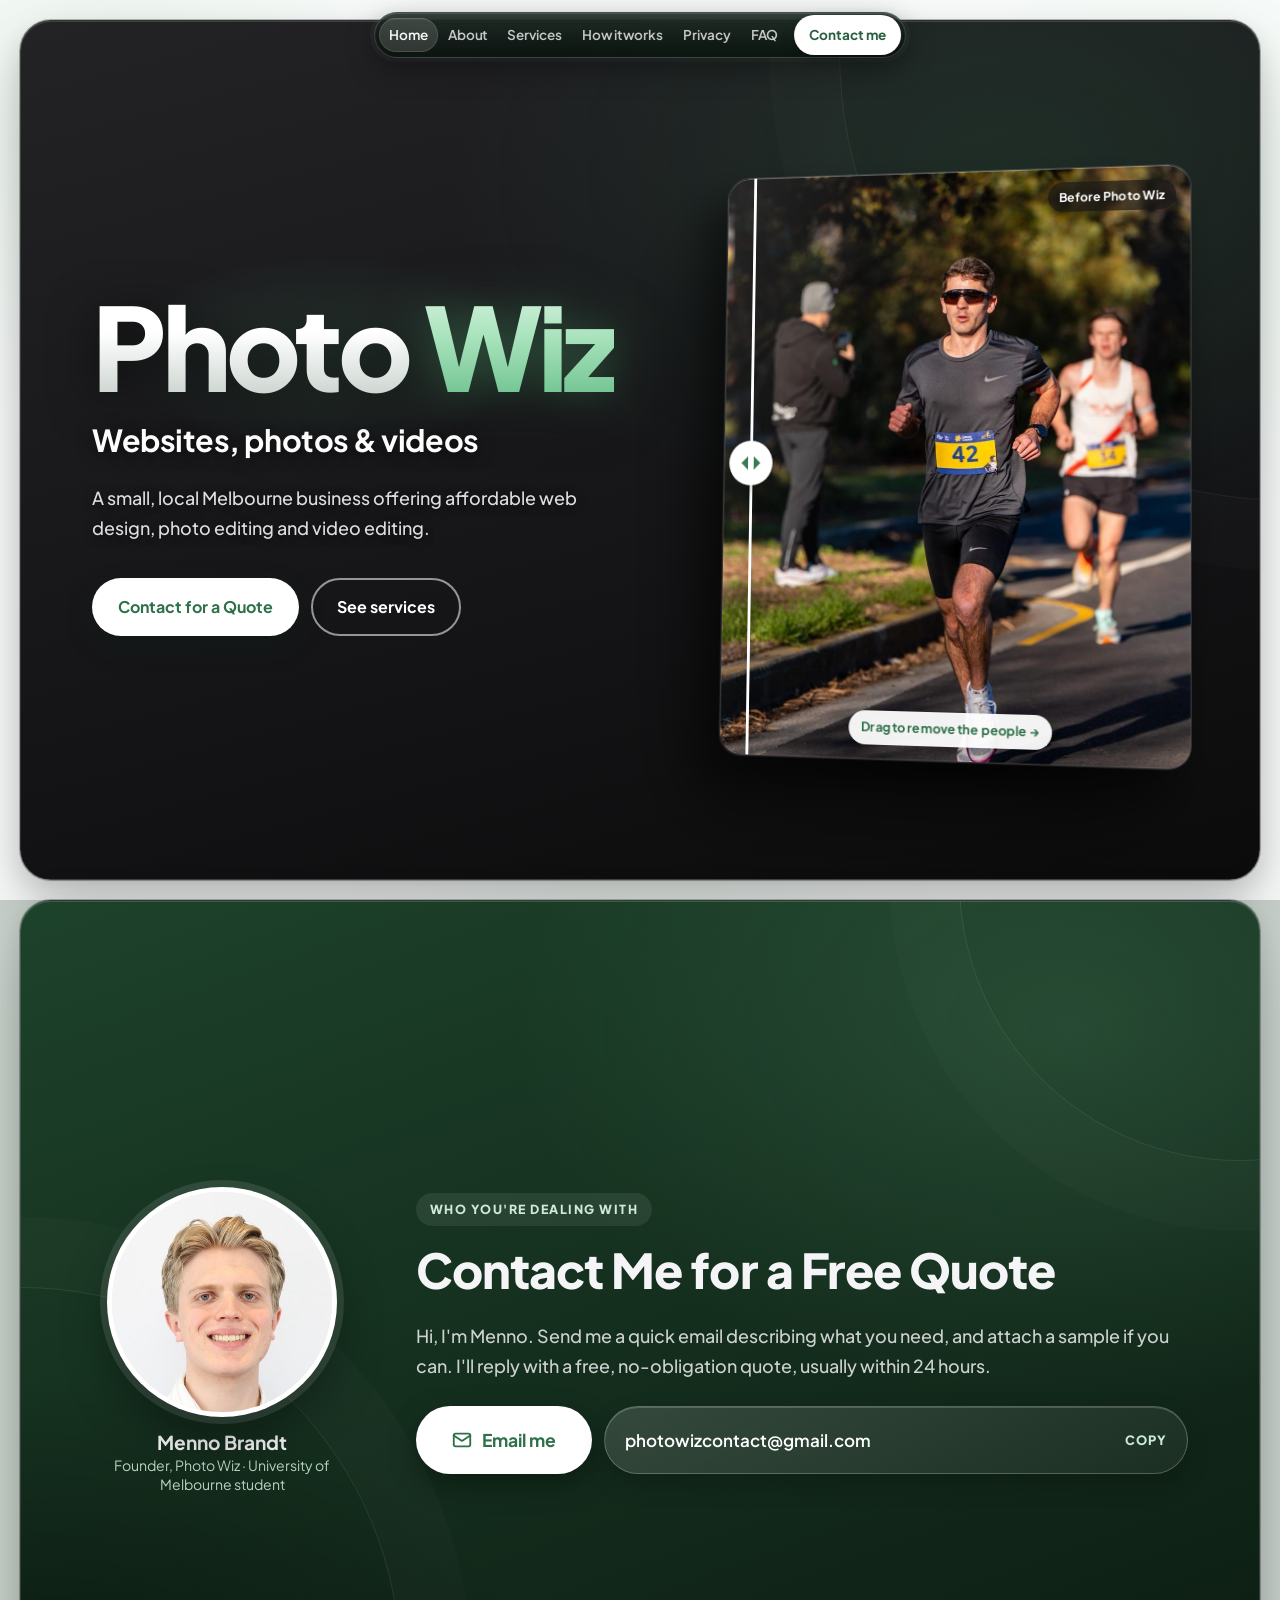
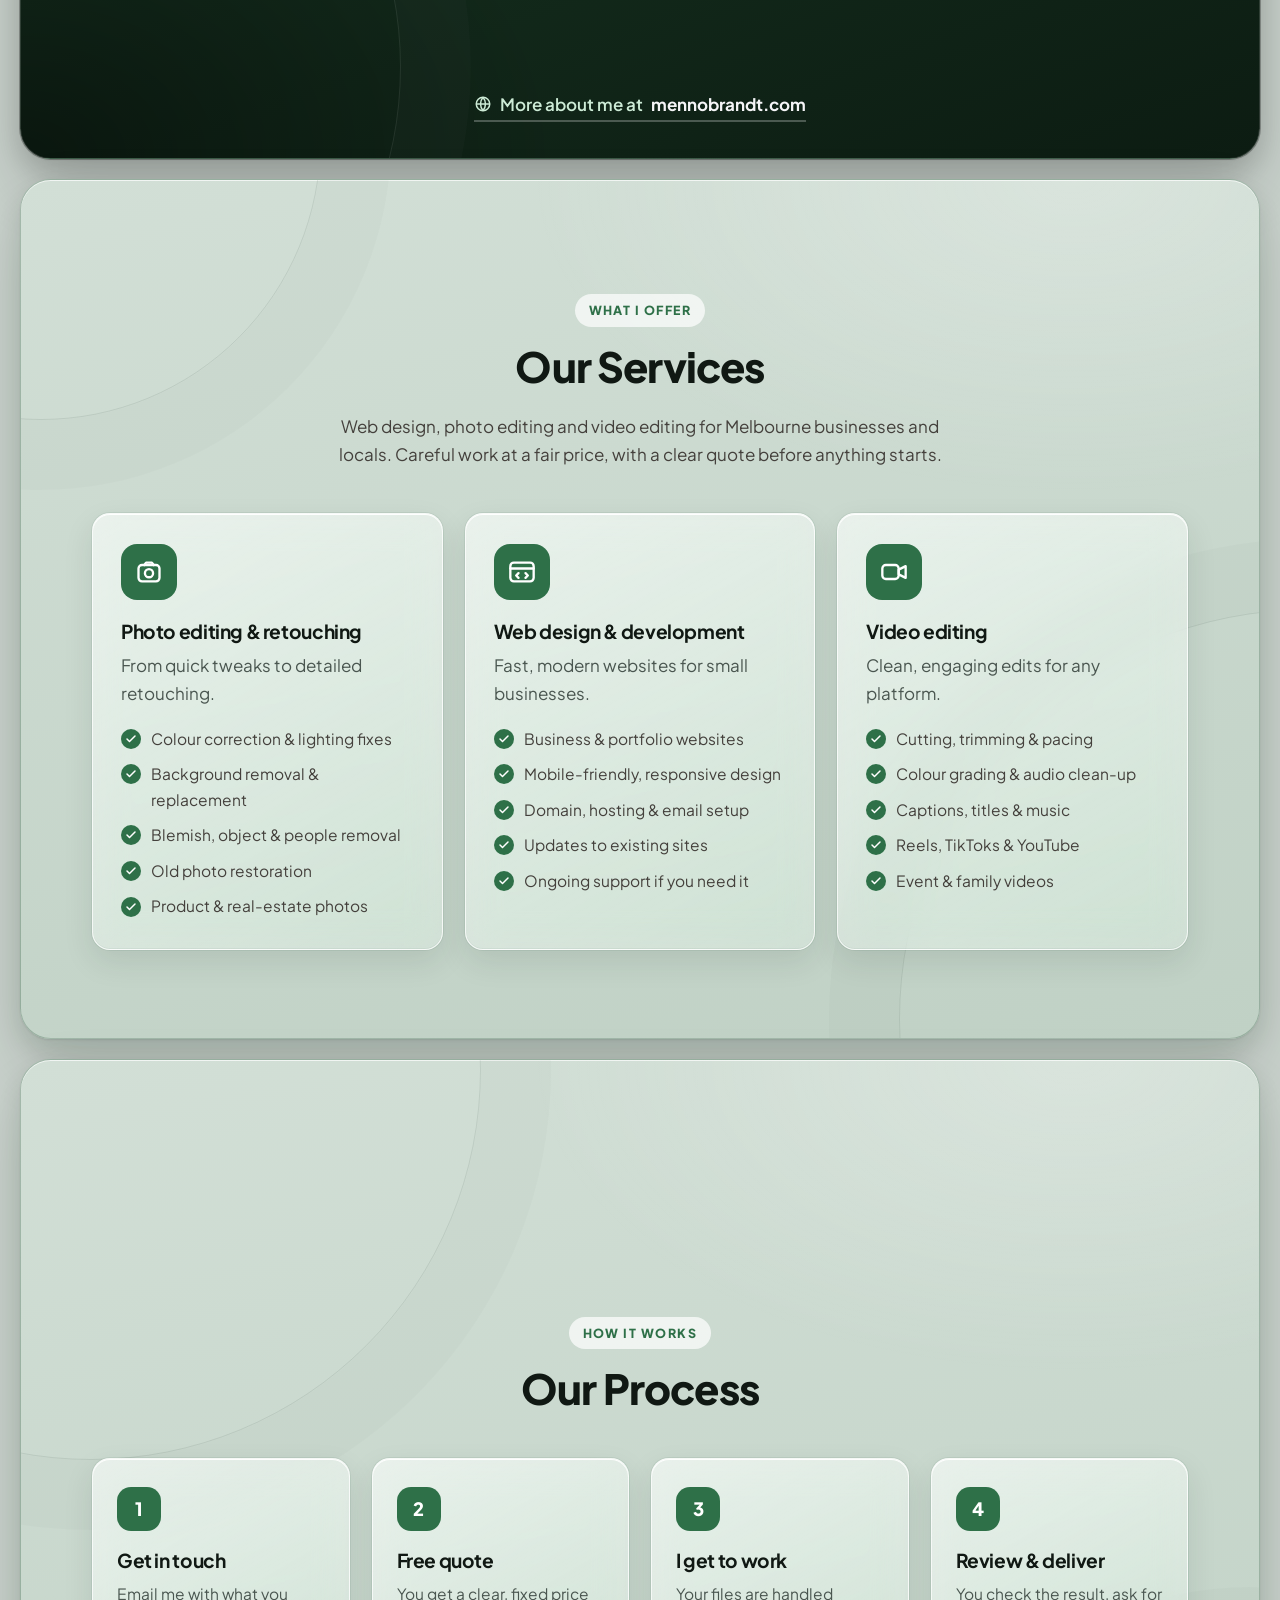
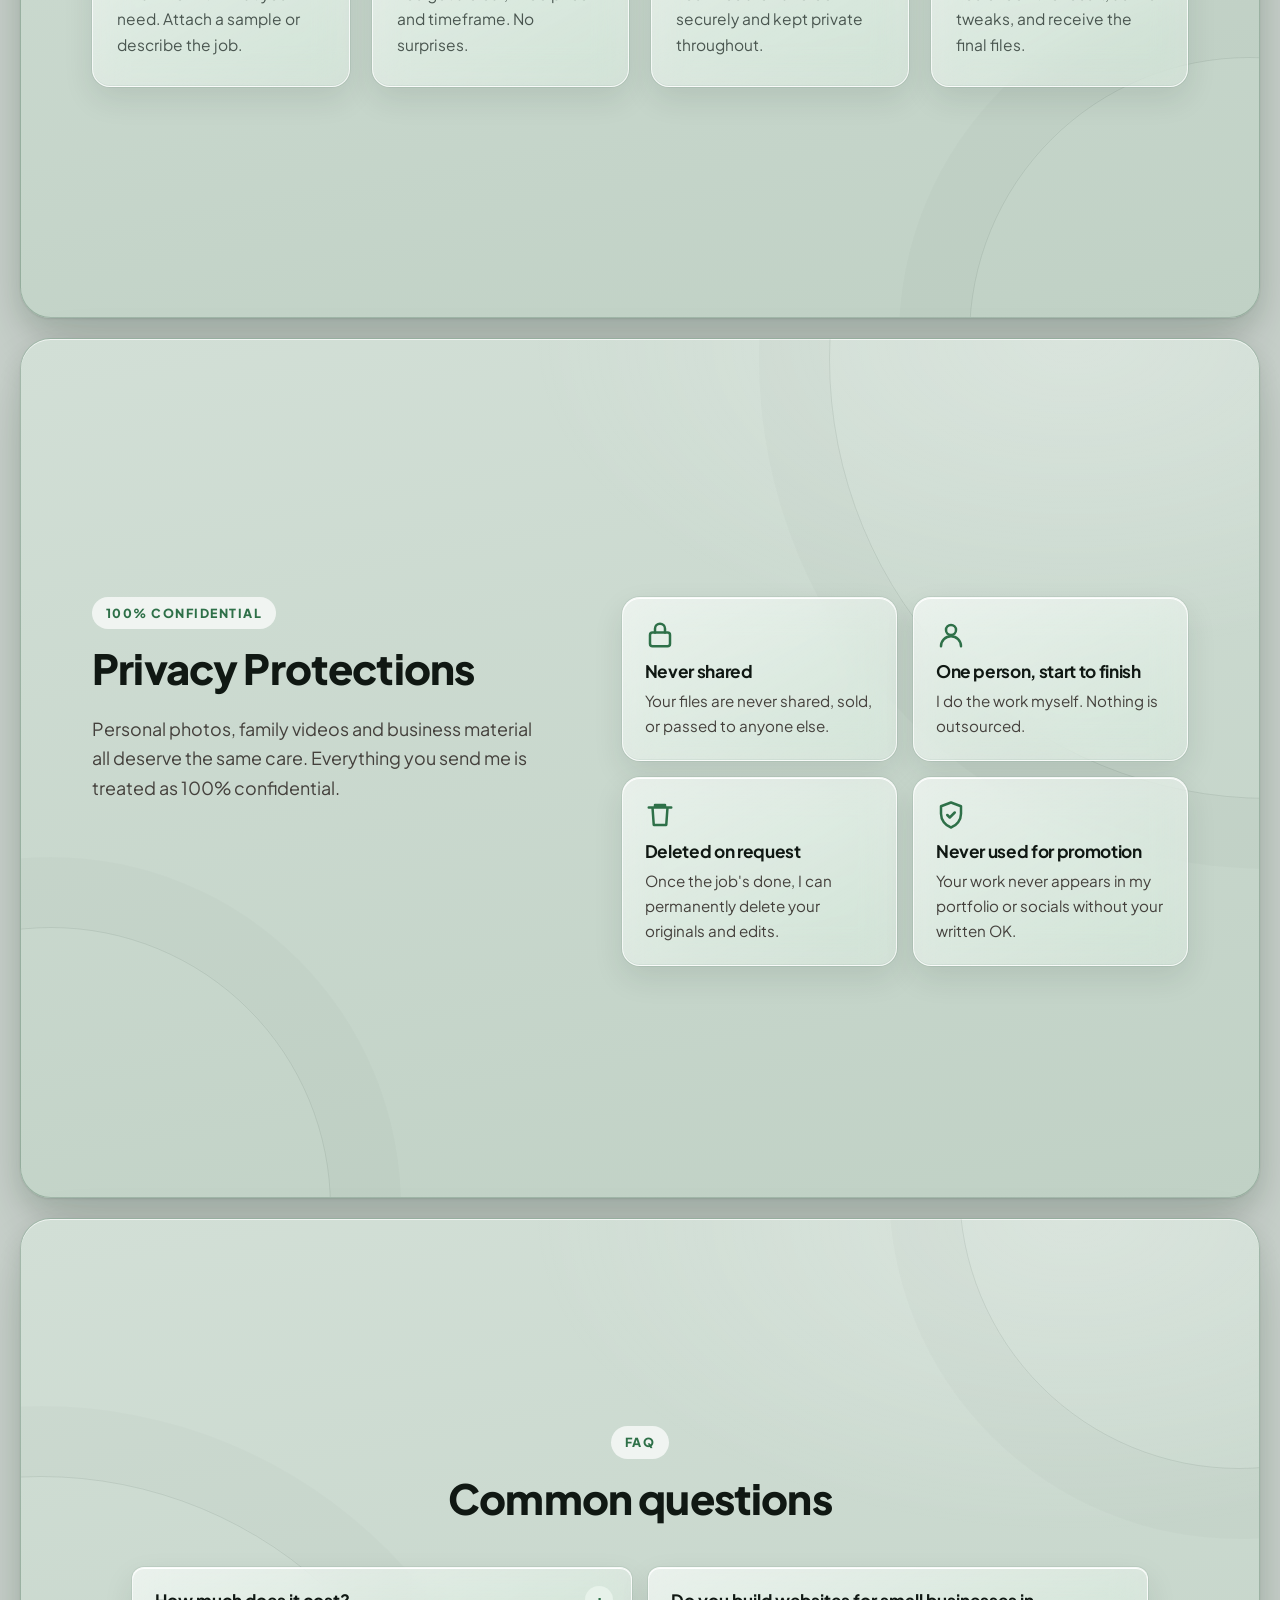
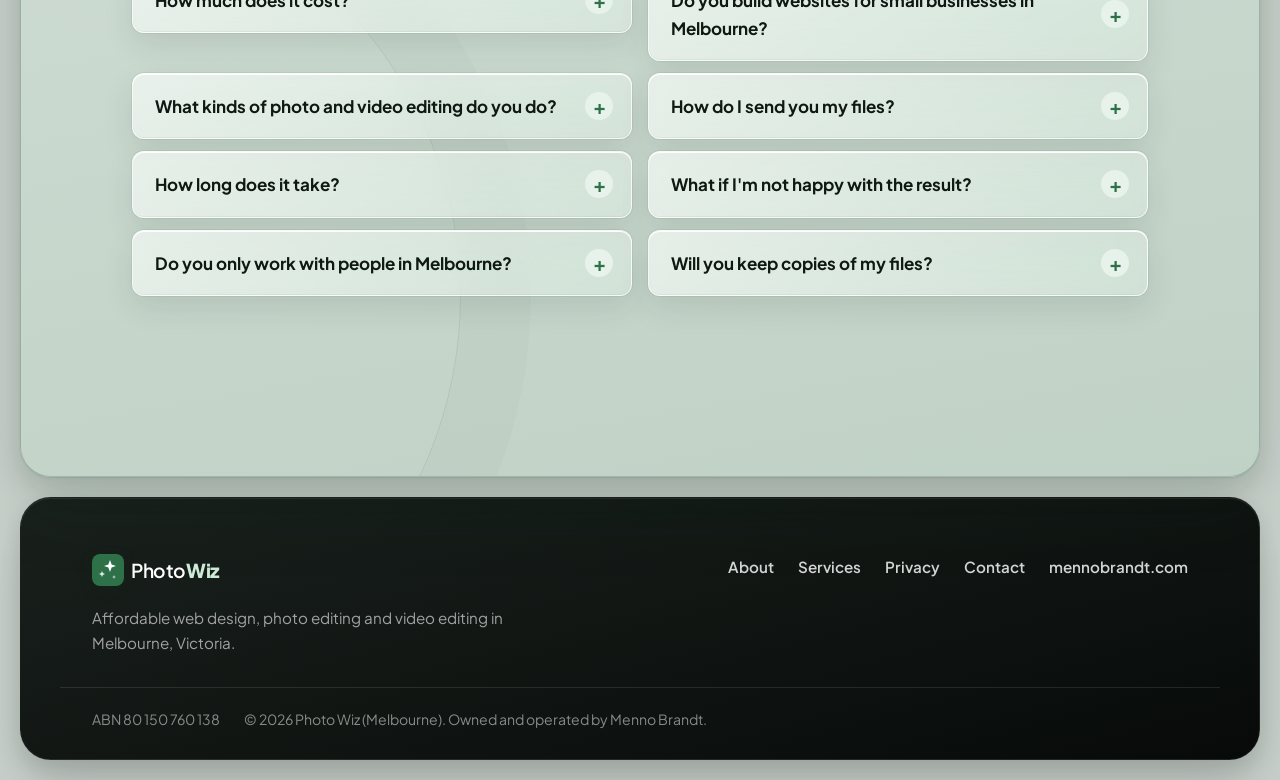
==== commit 059ca5e0: "Hero title sheen and glow - "Photo" has a white-to-silver sheen; "Wiz" a glowing mint-to-green gradi" ====
--- a/public/index.html
+++ b/public/index.html
@@ -44,7 +44,7 @@
   <link rel="preconnect" href="https://fonts.googleapis.com">
   <link rel="preconnect" href="https://fonts.gstatic.com" crossorigin>
   <link href="https://fonts.googleapis.com/css2?family=Plus+Jakarta+Sans:wght@400;500;600;700;800&display=swap" rel="stylesheet">
-  <link rel="stylesheet" href="styles.css?v=46">
+  <link rel="stylesheet" href="styles.css?v=47">
   <script>
     // Colour theme: green by default. Preview others with ?theme=blue or ?theme=orange
     (function () {
--- a/public/styles.css
+++ b/public/styles.css
@@ -1396,3 +1396,30 @@
   border: 1px solid rgba(255, 255, 255, .22);
   box-shadow: inset 0 1px 0 rgba(255, 255, 255, .18), 0 10px 24px rgba(0, 0, 0, .2);
 }
+
+/* =====================================================================
+   Hero title: polished sheen on "Photo", glowing green "Wiz"
+   ===================================================================== */
+.hero-title {
+  text-shadow: none;
+  background: linear-gradient(180deg, #FFFFFF 0%, #FFFFFF 38%, #C9D2CD 100%);
+  -webkit-background-clip: text; background-clip: text;
+  -webkit-text-fill-color: transparent; color: transparent;
+  filter: drop-shadow(0 8px 24px rgba(0, 0, 0, .55));
+  font-weight: 800;
+}
+.hero-title .hl {
+  text-shadow: none;
+  background: linear-gradient(180deg, #E4F7EA 0%, #A8E3BC 45%, #5FB883 100%);
+  -webkit-background-clip: text; background-clip: text;
+  -webkit-text-fill-color: transparent; color: transparent;
+  filter: drop-shadow(0 0 22px rgba(95, 184, 131, .45));
+}
+/* faint green halo behind the title */
+.hero-head::before {
+  display: block; content: ""; position: absolute; z-index: -1; pointer-events: none;
+  left: -12%; top: -30%; width: 110%; height: 110%;
+  background: radial-gradient(closest-side, rgba(95, 184, 131, .16), transparent 70%);
+}
+.hero .tagline { color: #fff; text-shadow: 0 2px 16px rgba(0, 0, 0, .5); }
+.hero .lead { color: rgba(255, 255, 255, .86); text-shadow: 0 2px 12px rgba(0, 0, 0, .45); }
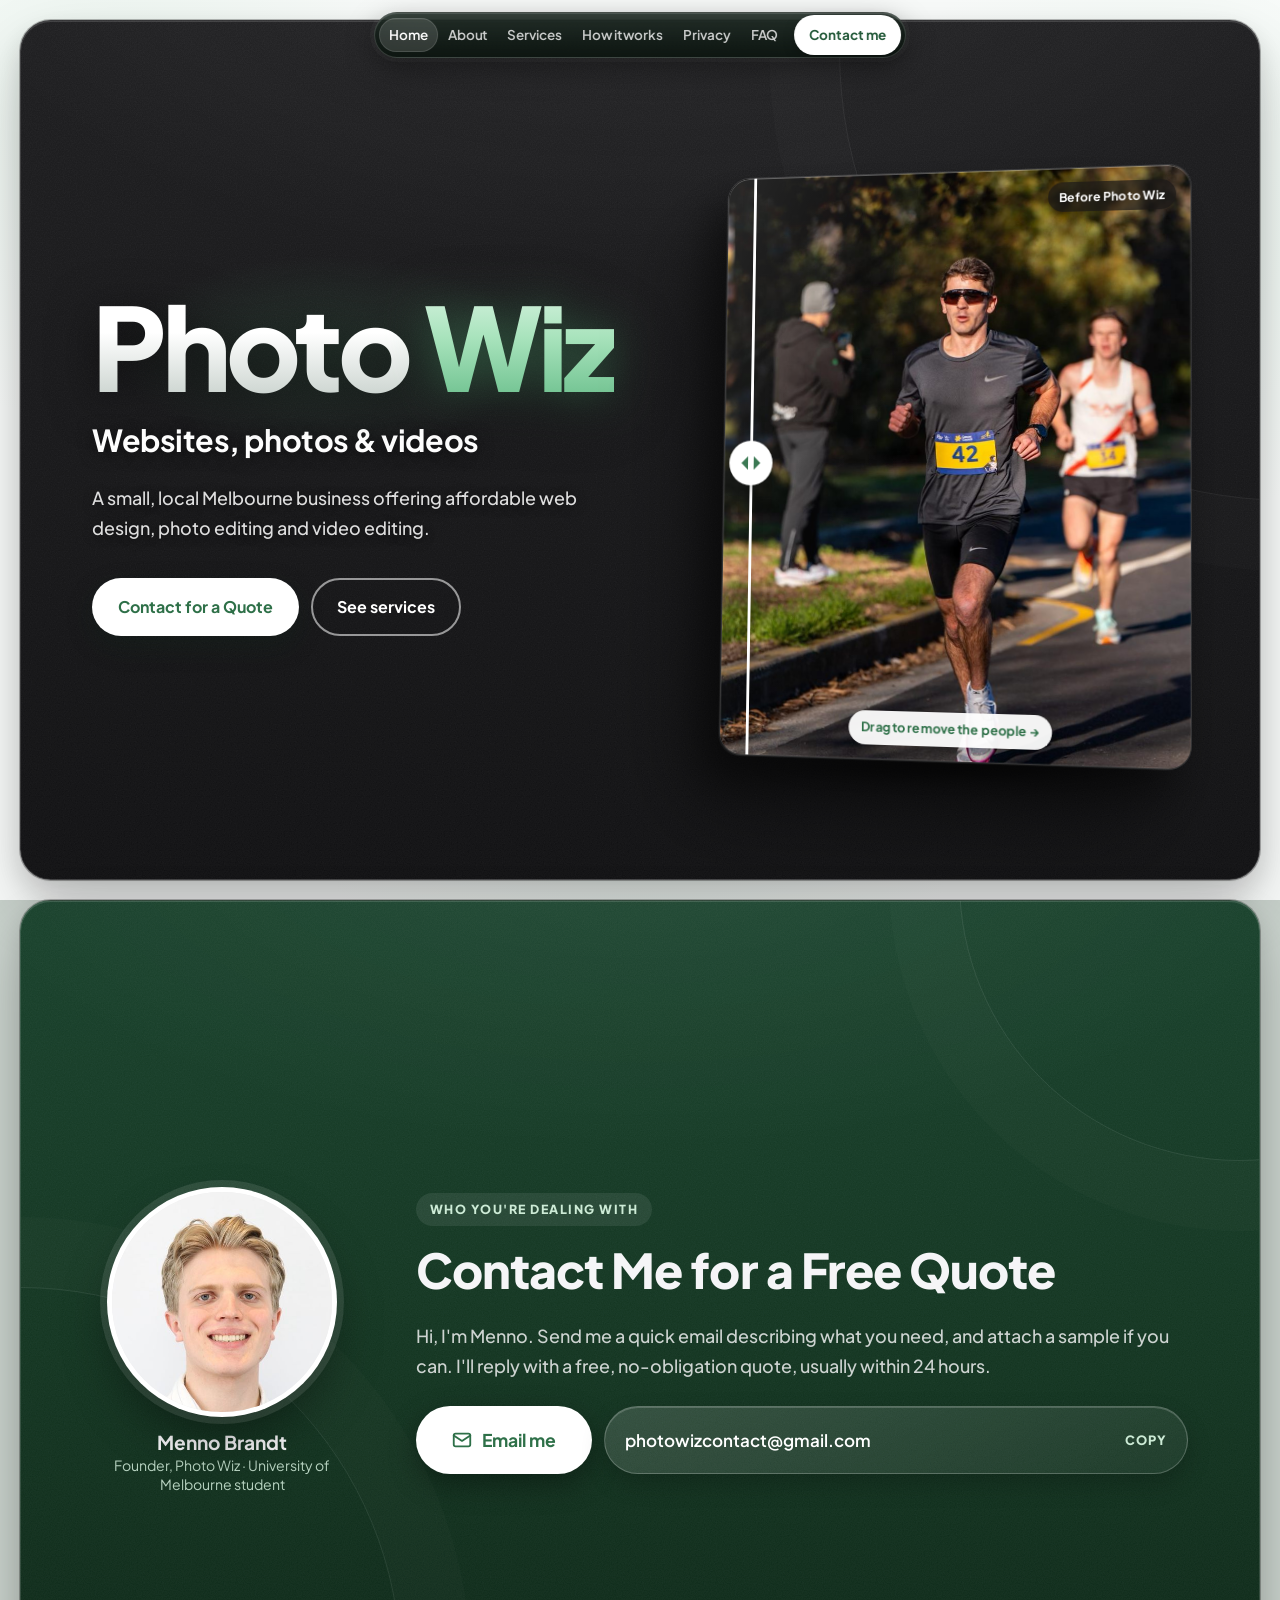
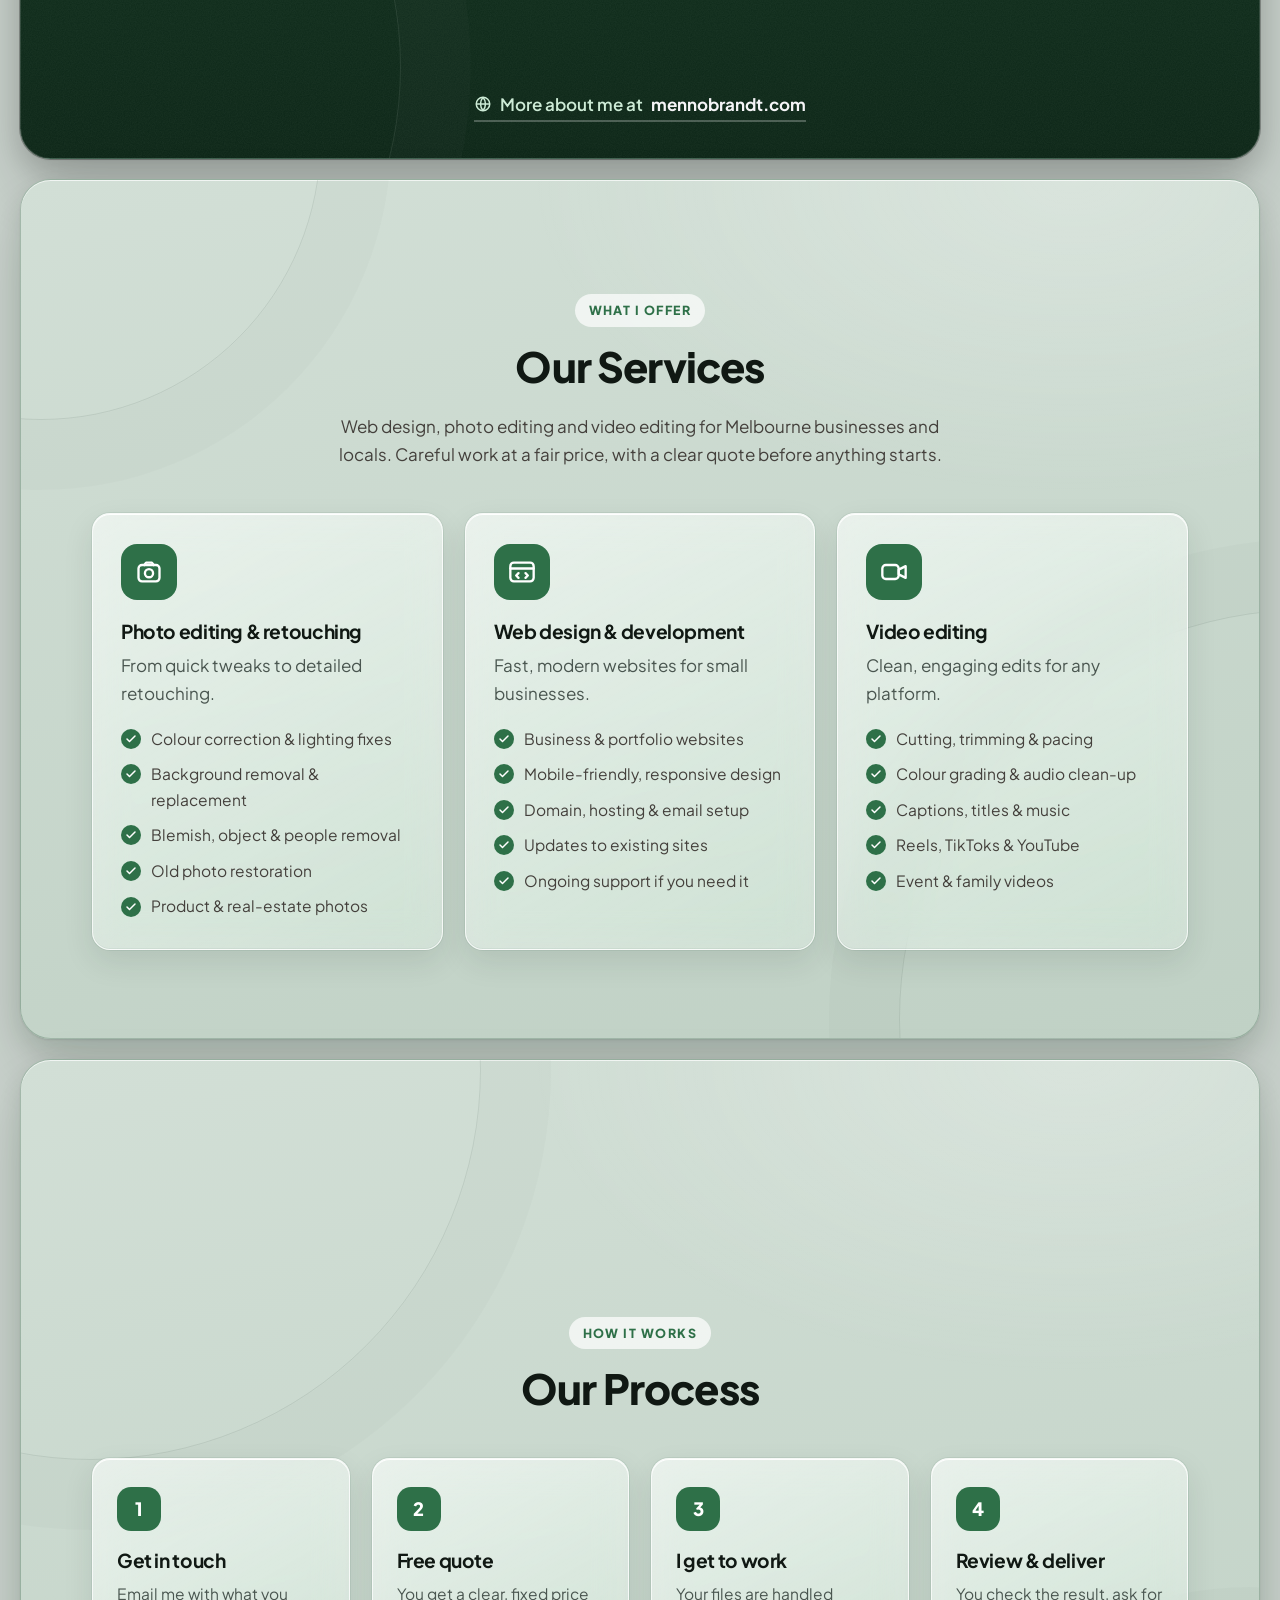
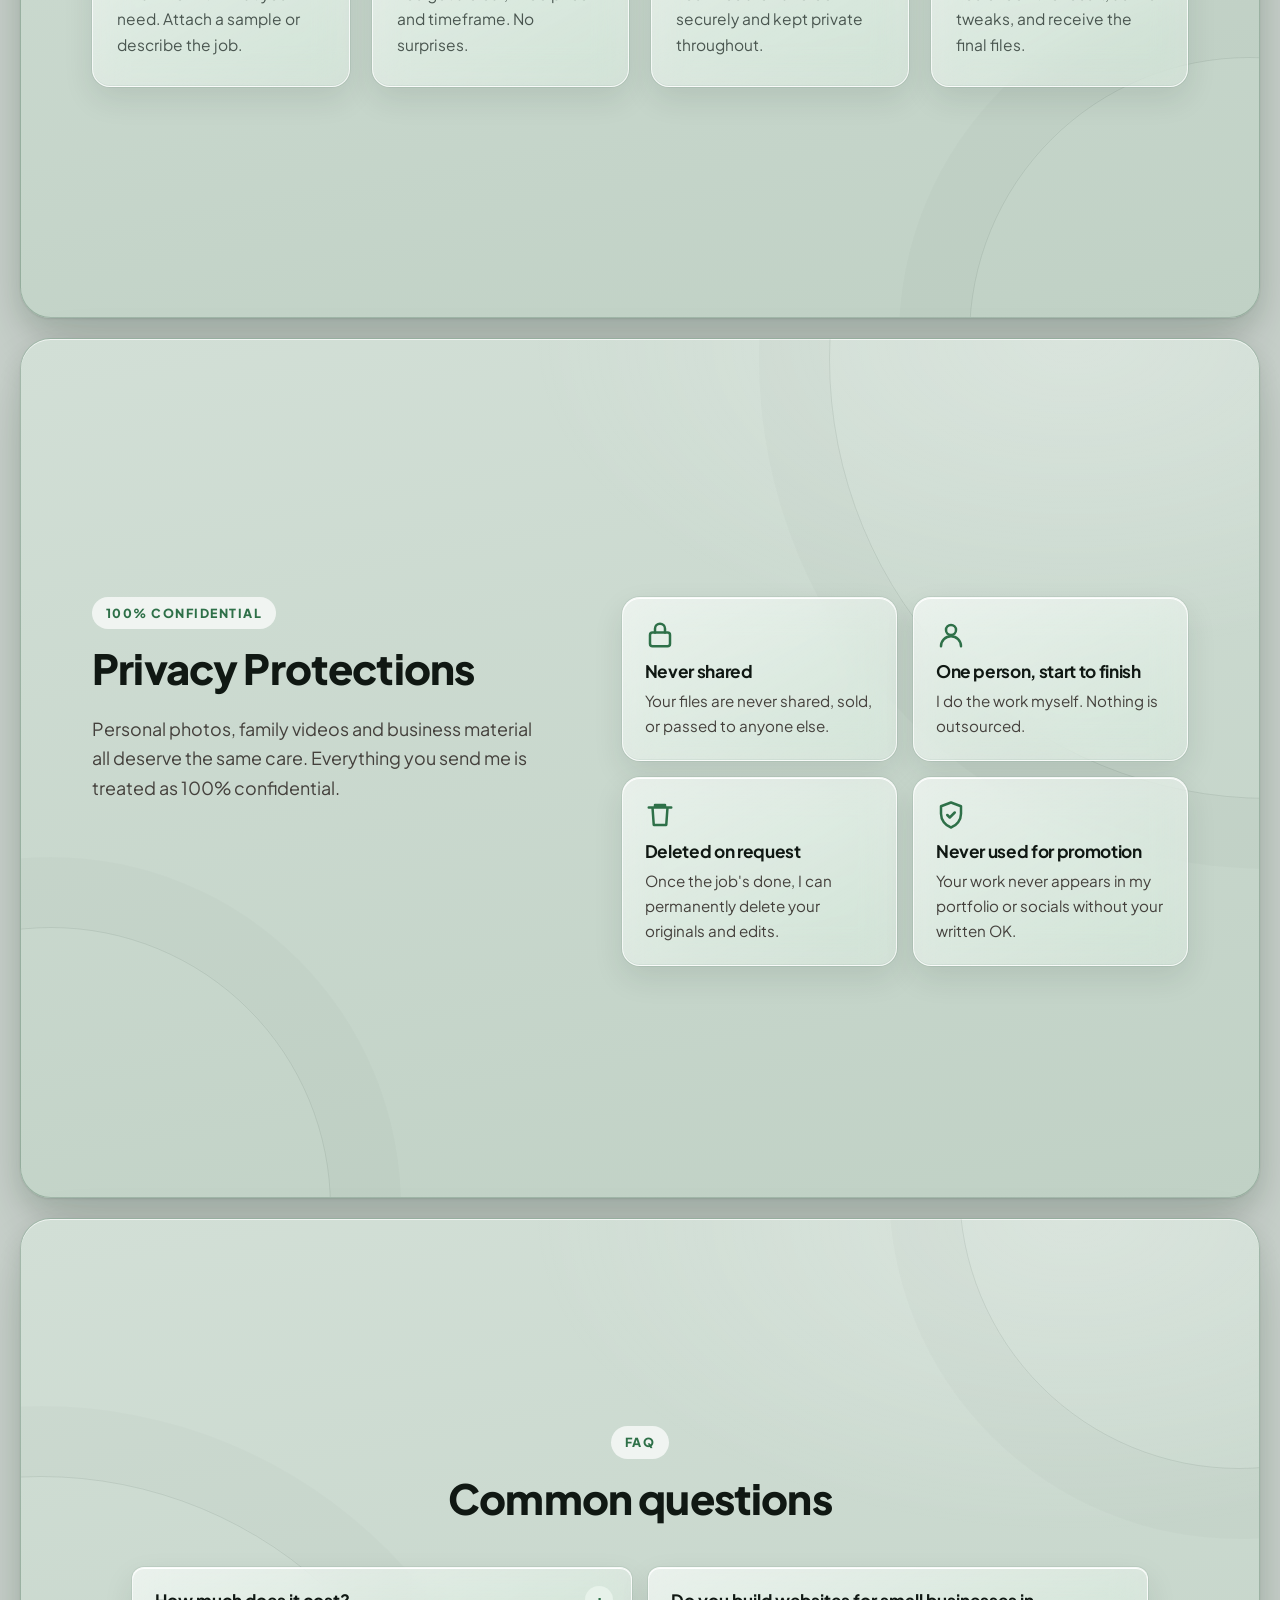
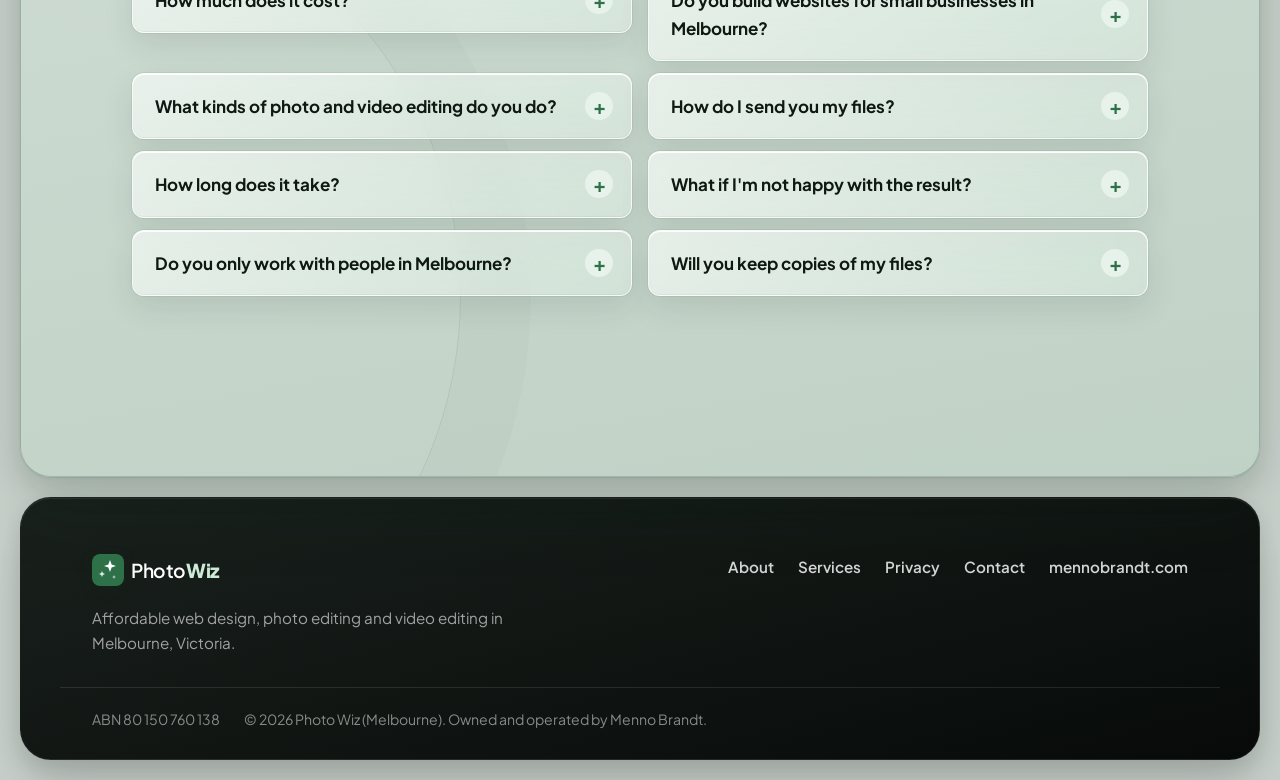
==== commit 79fe2ab3: "Matte black main card and deep matte green contact card Co-Authored-By: Claude Opus 5.5 <noreply@ant" ====
--- a/public/index.html
+++ b/public/index.html
@@ -44,7 +44,7 @@
   <link rel="preconnect" href="https://fonts.googleapis.com">
   <link rel="preconnect" href="https://fonts.gstatic.com" crossorigin>
   <link href="https://fonts.googleapis.com/css2?family=Plus+Jakarta+Sans:wght@400;500;600;700;800&display=swap" rel="stylesheet">
-  <link rel="stylesheet" href="styles.css?v=47">
+  <link rel="stylesheet" href="styles.css?v=48">
   <script>
     // Colour theme: green by default. Preview others with ?theme=blue or ?theme=orange
     (function () {
--- a/public/styles.css
+++ b/public/styles.css
@@ -1423,3 +1423,23 @@
 }
 .hero .tagline { color: #fff; text-shadow: 0 2px 16px rgba(0, 0, 0, .5); }
 .hero .lead { color: rgba(255, 255, 255, .86); text-shadow: 0 2px 12px rgba(0, 0, 0, .45); }
+
+/* =====================================================================
+   Matte finishes: main card matte black, contact card deep matte green
+   (a fine grain texture gives the matte, non-glossy look)
+   ===================================================================== */
+:root {
+  --grain: url("data:image/svg+xml,%3Csvg xmlns='http://www.w3.org/2000/svg' width='160' height='160'%3E%3Cfilter id='n'%3E%3CfeTurbulence type='fractalNoise' baseFrequency='.85' numOctaves='2' stitchTiles='stitch'/%3E%3CfeColorMatrix values='0 0 0 0 1 0 0 0 0 1 0 0 0 0 1 0 0 0 .055 0'/%3E%3C/filter%3E%3Crect width='100%25' height='100%25' filter='url(%23n)'/%3E%3C/svg%3E");
+}
+.hero {
+  background:
+    var(--grain),
+    radial-gradient(1100px 520px at 50% -10%, rgba(255, 255, 255, .05), transparent 65%),
+    linear-gradient(180deg, #1C1C1E 0%, #151517 55%, #0F0F11 100%);
+}
+.p-contact.tone-matte {
+  background:
+    var(--grain),
+    radial-gradient(1100px 520px at 50% -10%, rgba(255, 255, 255, .05), transparent 65%),
+    linear-gradient(180deg, #17402A 0%, #11331F 55%, #0B2516 100%);
+}
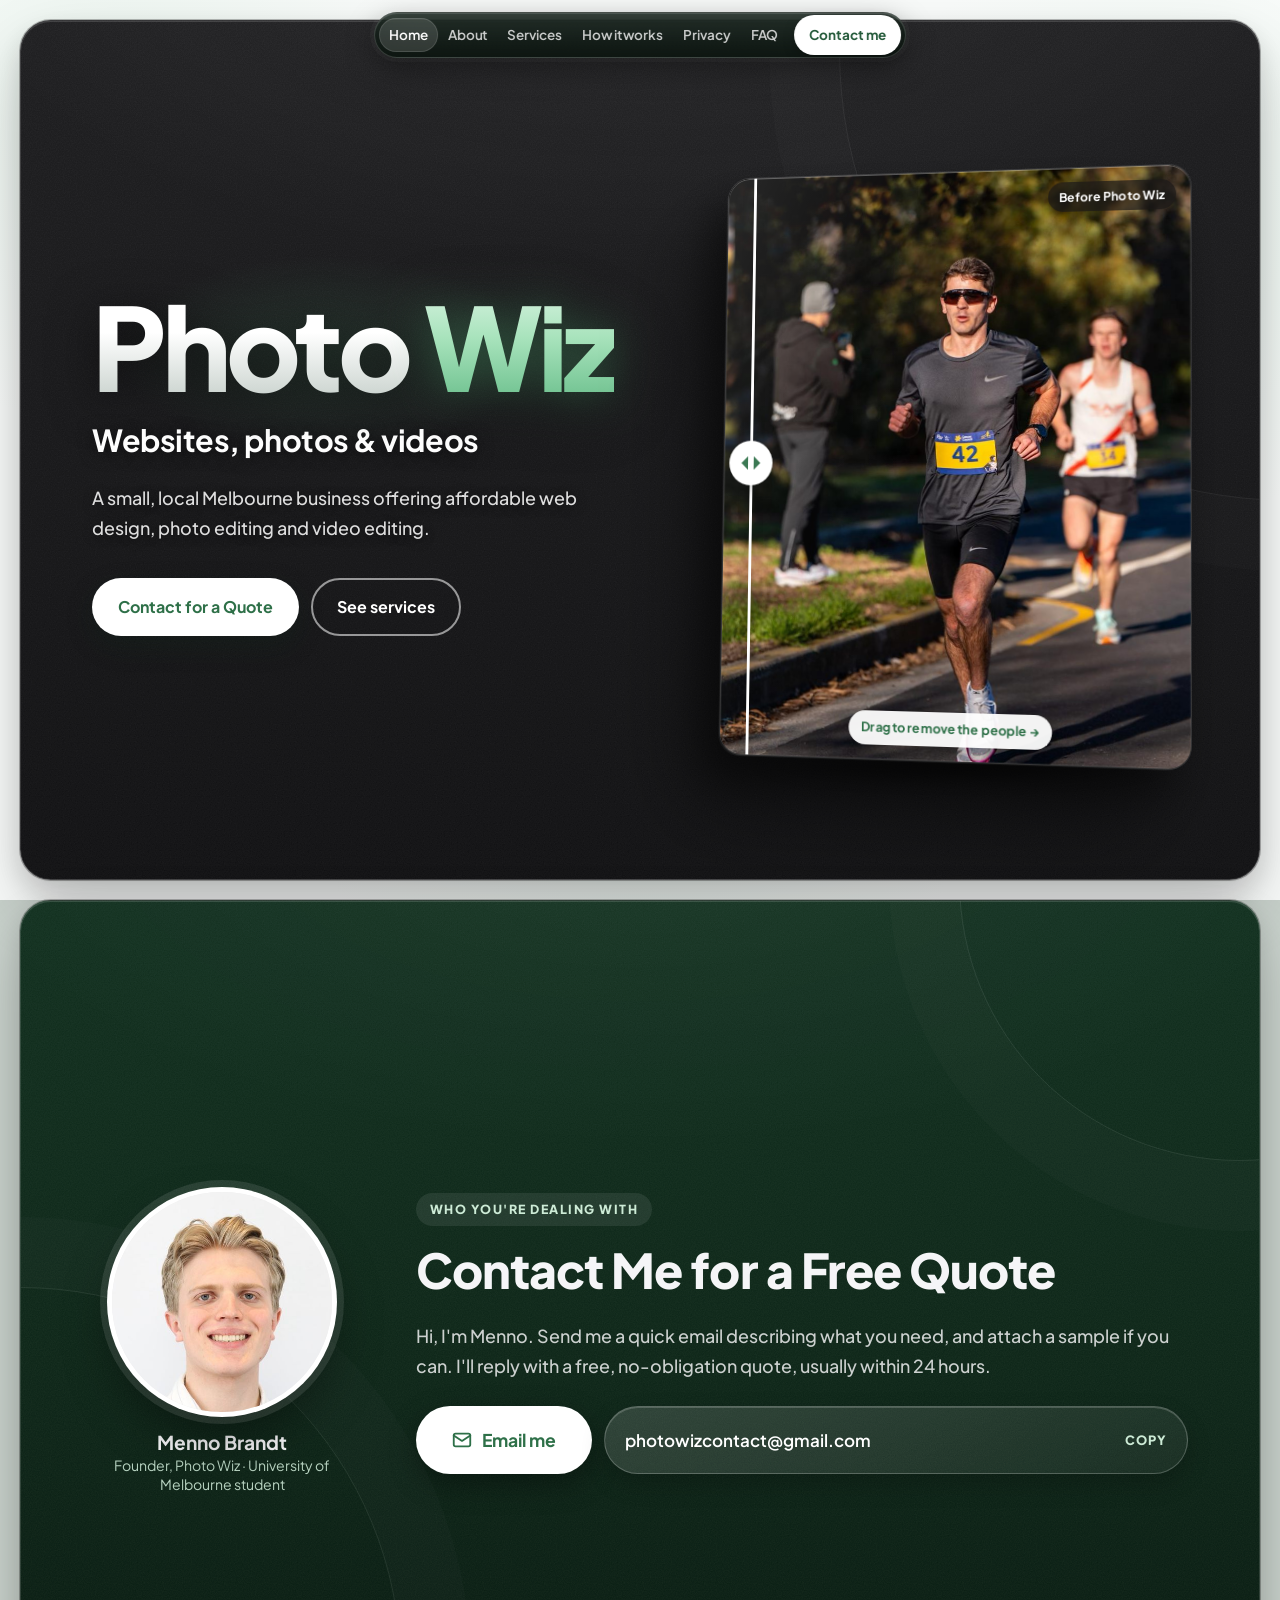
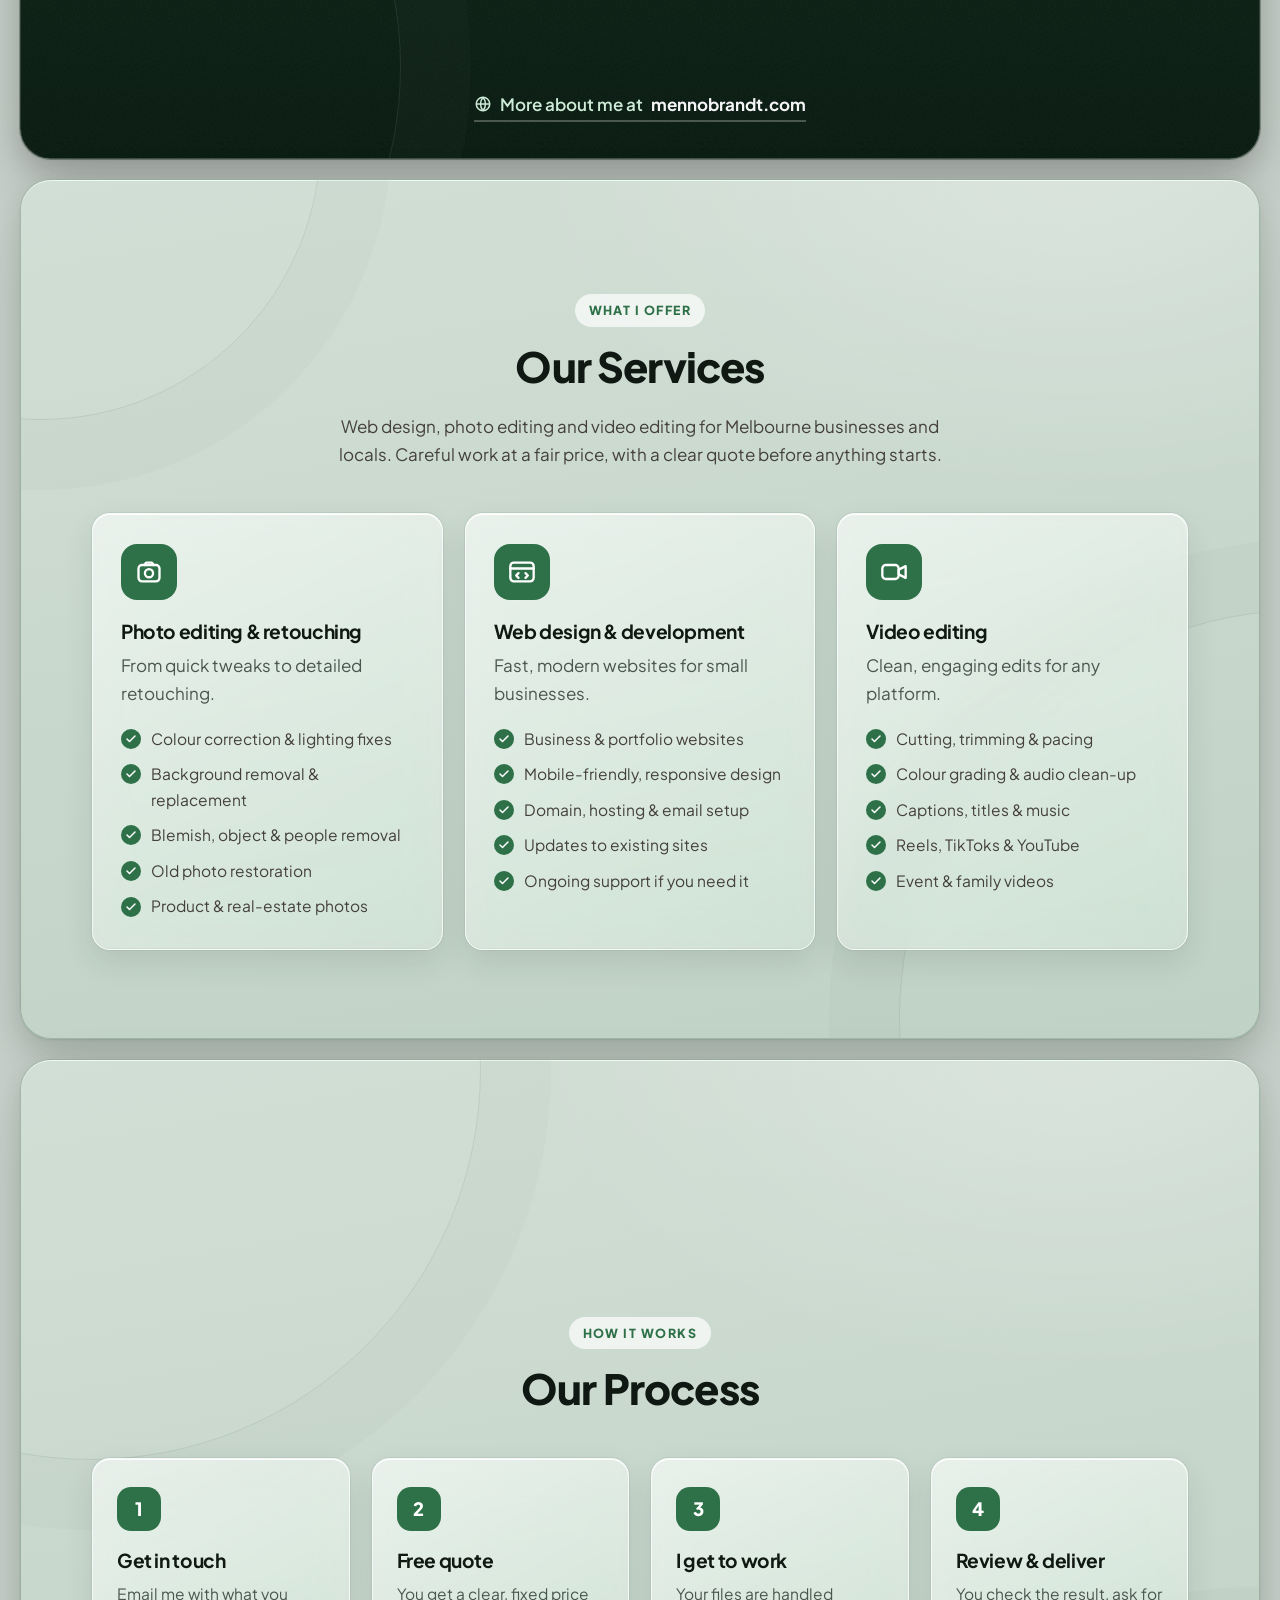
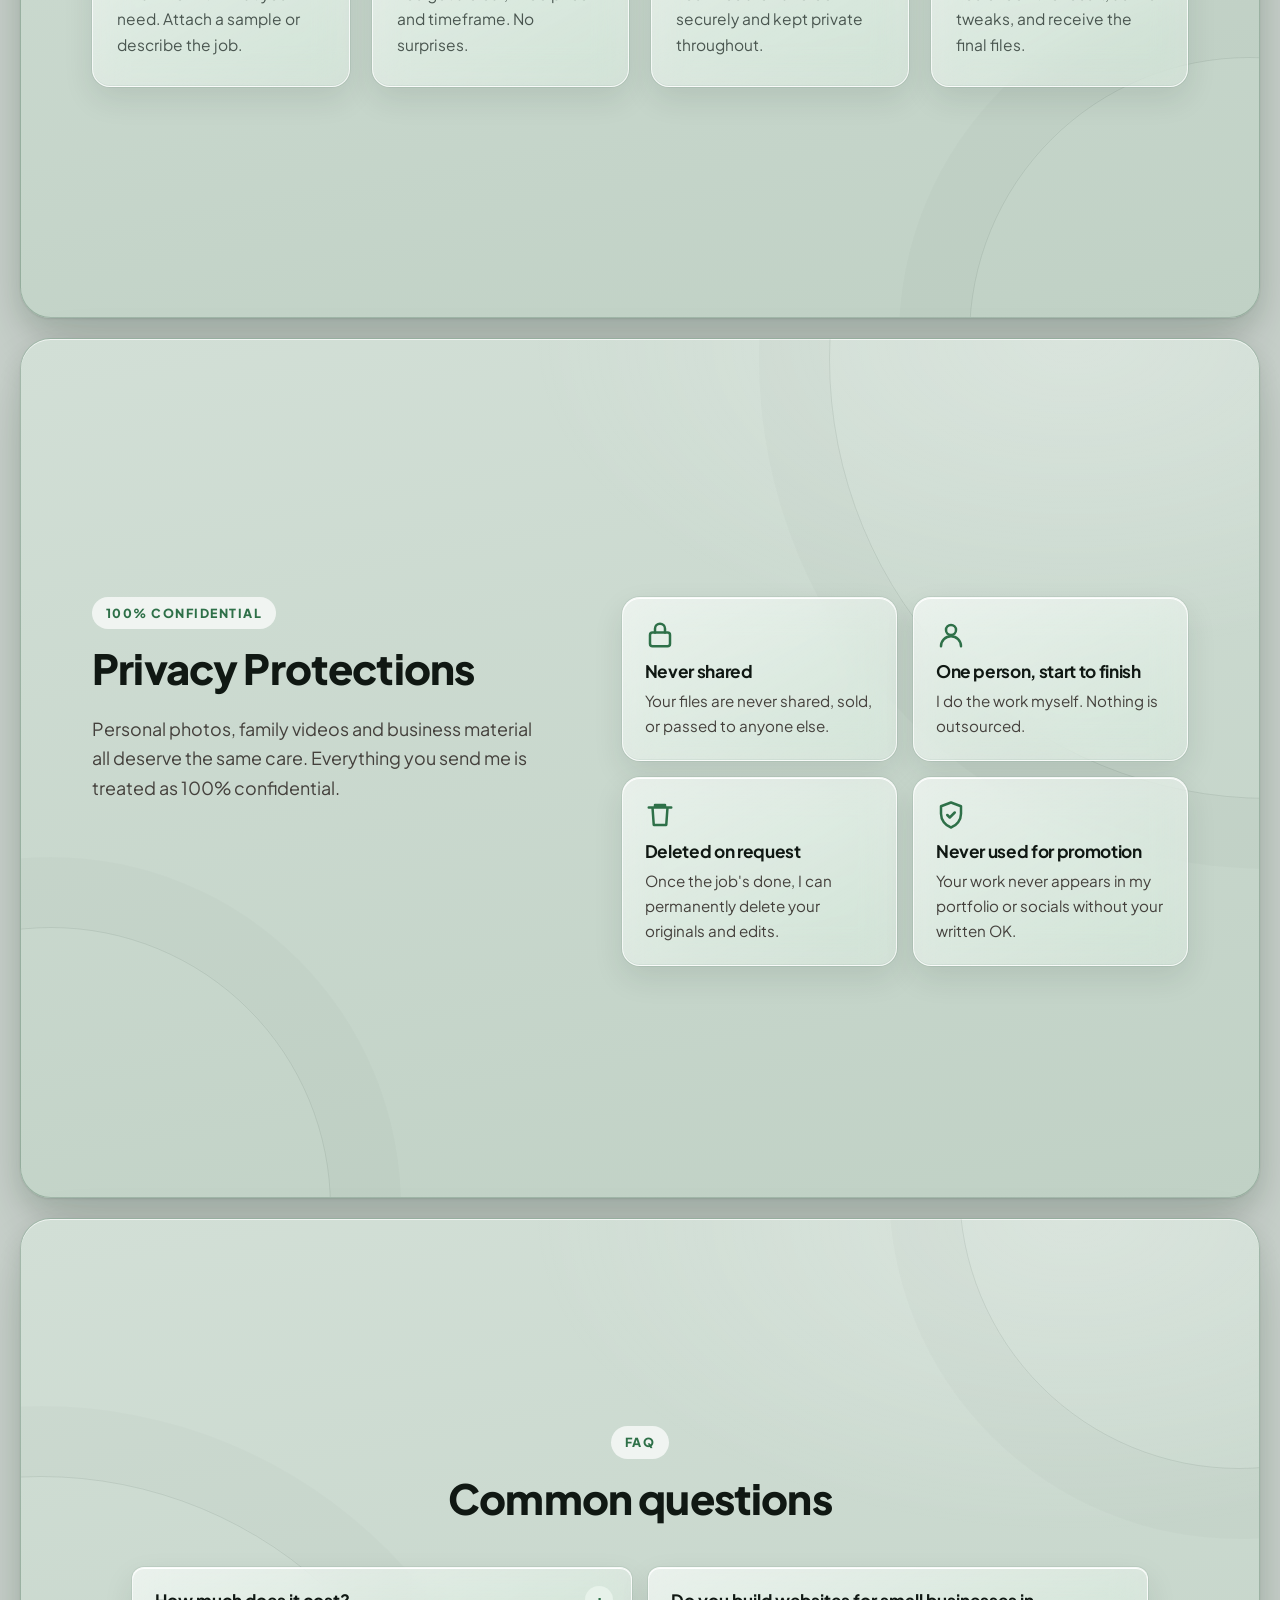
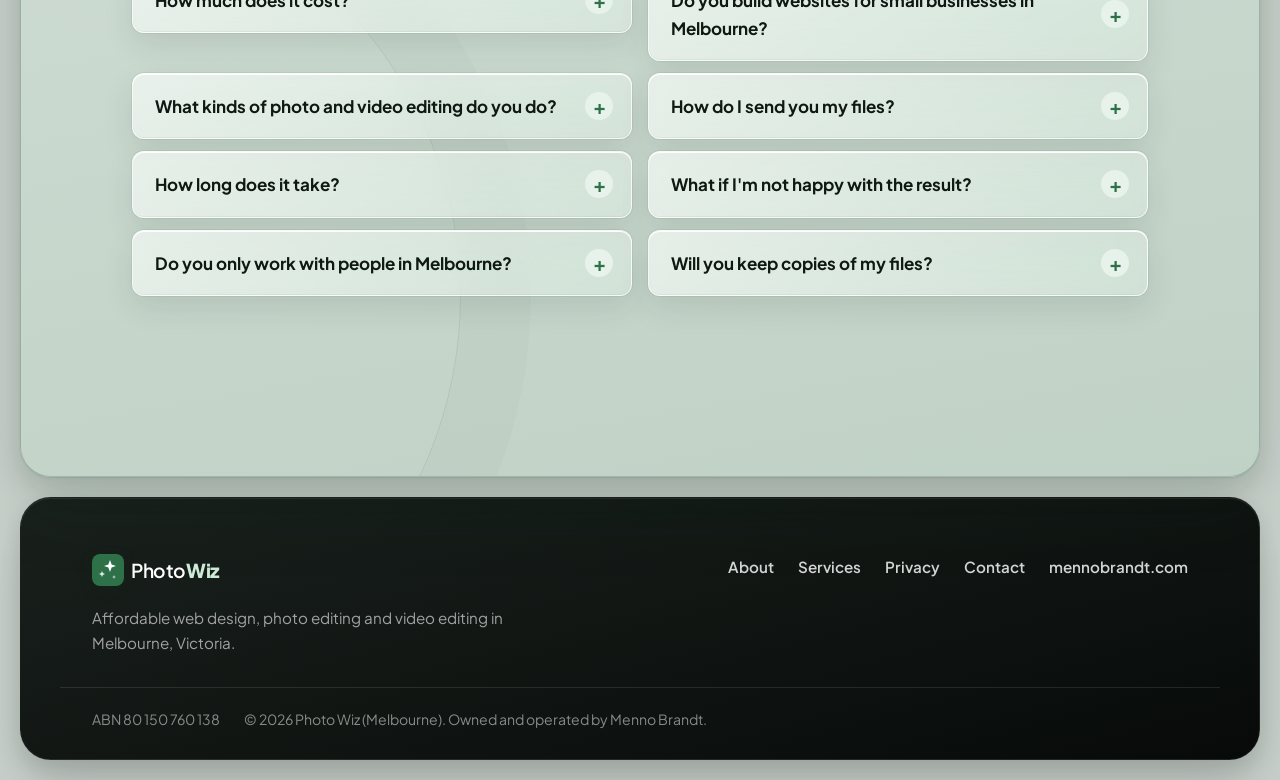
==== commit 44435ba3: "Deeper green contact card Co-Authored-By: Claude Opus 5.5 <noreply@anthropic.com>" ====
--- a/public/index.html
+++ b/public/index.html
@@ -44,7 +44,7 @@
   <link rel="preconnect" href="https://fonts.googleapis.com">
   <link rel="preconnect" href="https://fonts.gstatic.com" crossorigin>
   <link href="https://fonts.googleapis.com/css2?family=Plus+Jakarta+Sans:wght@400;500;600;700;800&display=swap" rel="stylesheet">
-  <link rel="stylesheet" href="styles.css?v=48">
+  <link rel="stylesheet" href="styles.css?v=49">
   <script>
     // Colour theme: green by default. Preview others with ?theme=blue or ?theme=orange
     (function () {
--- a/public/styles.css
+++ b/public/styles.css
@@ -1443,3 +1443,11 @@
     radial-gradient(1100px 520px at 50% -10%, rgba(255, 255, 255, .05), transparent 65%),
     linear-gradient(180deg, #17402A 0%, #11331F 55%, #0B2516 100%);
 }
+
+/* Contact: even deeper green */
+.p-contact.tone-matte {
+  background:
+    var(--grain),
+    radial-gradient(1100px 520px at 50% -10%, rgba(255, 255, 255, .04), transparent 65%),
+    linear-gradient(180deg, #0F2E1D 0%, #0B2416 55%, #06180E 100%);
+}
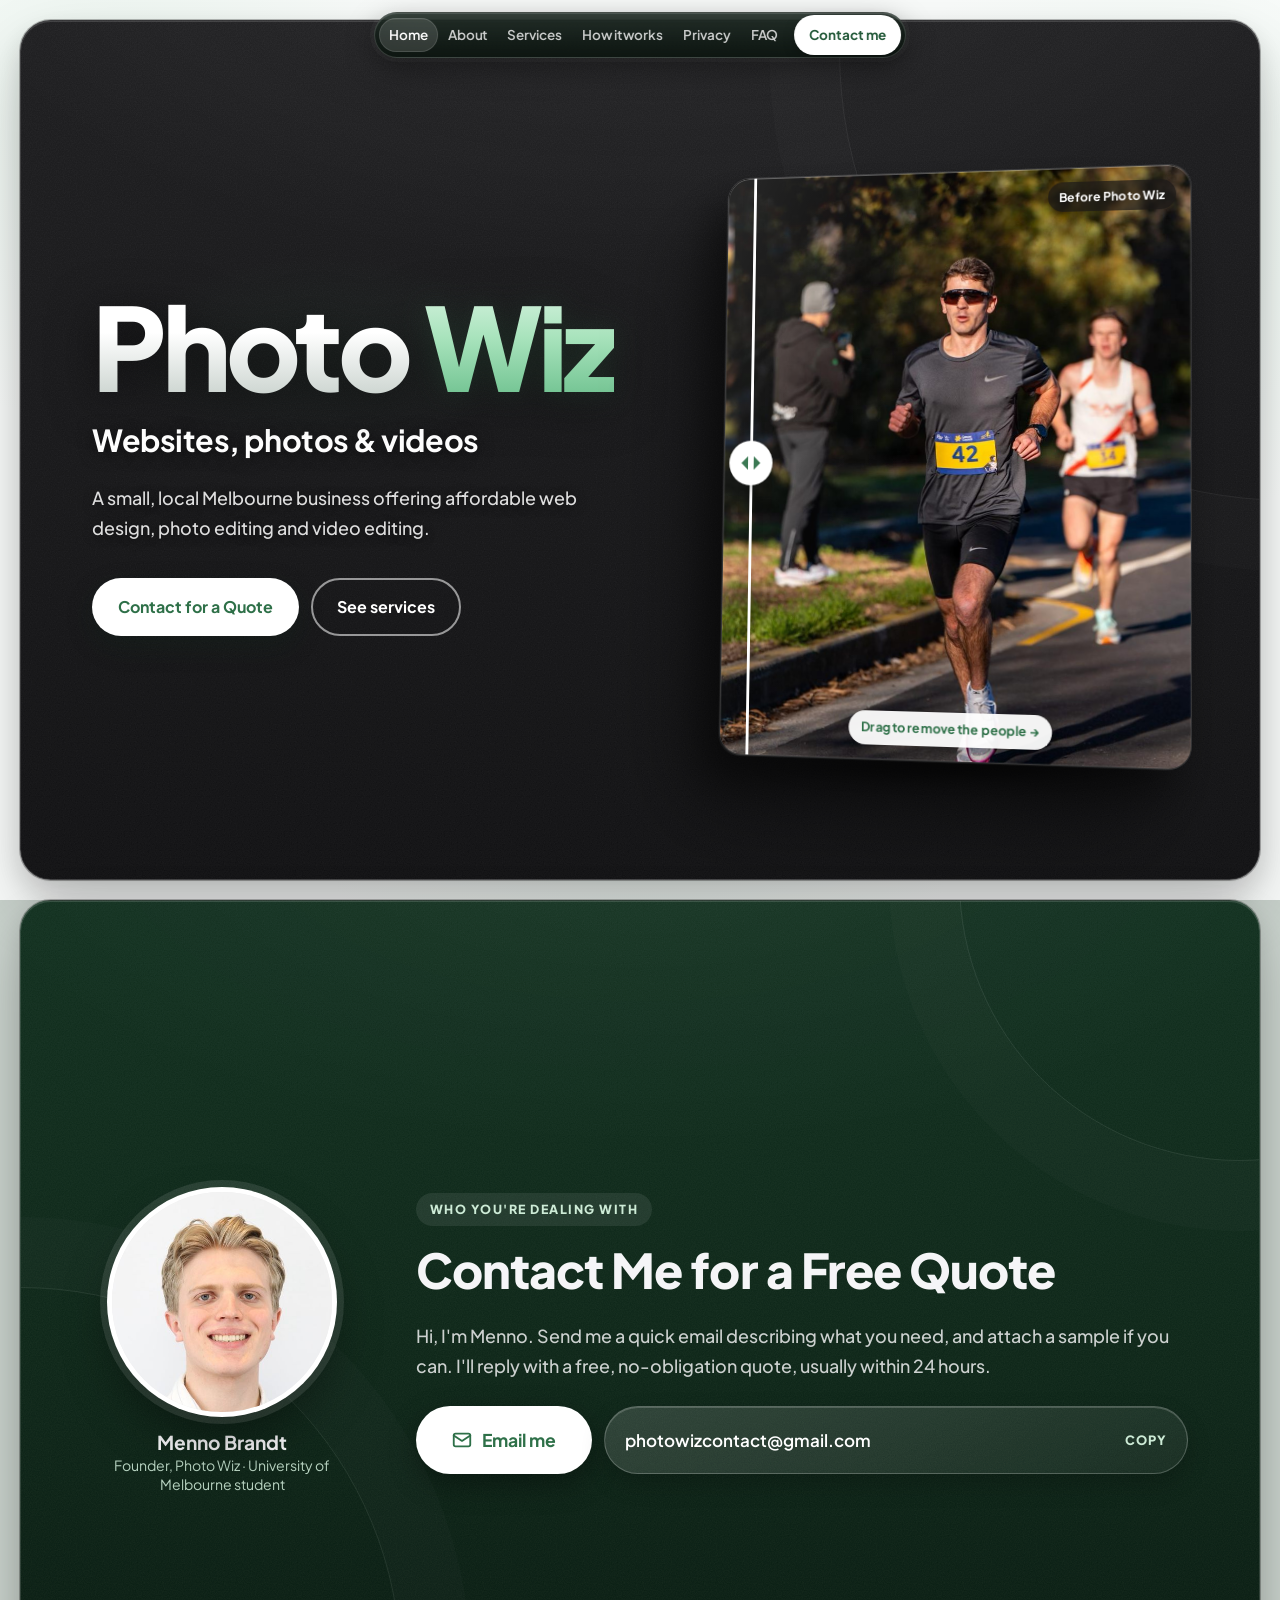
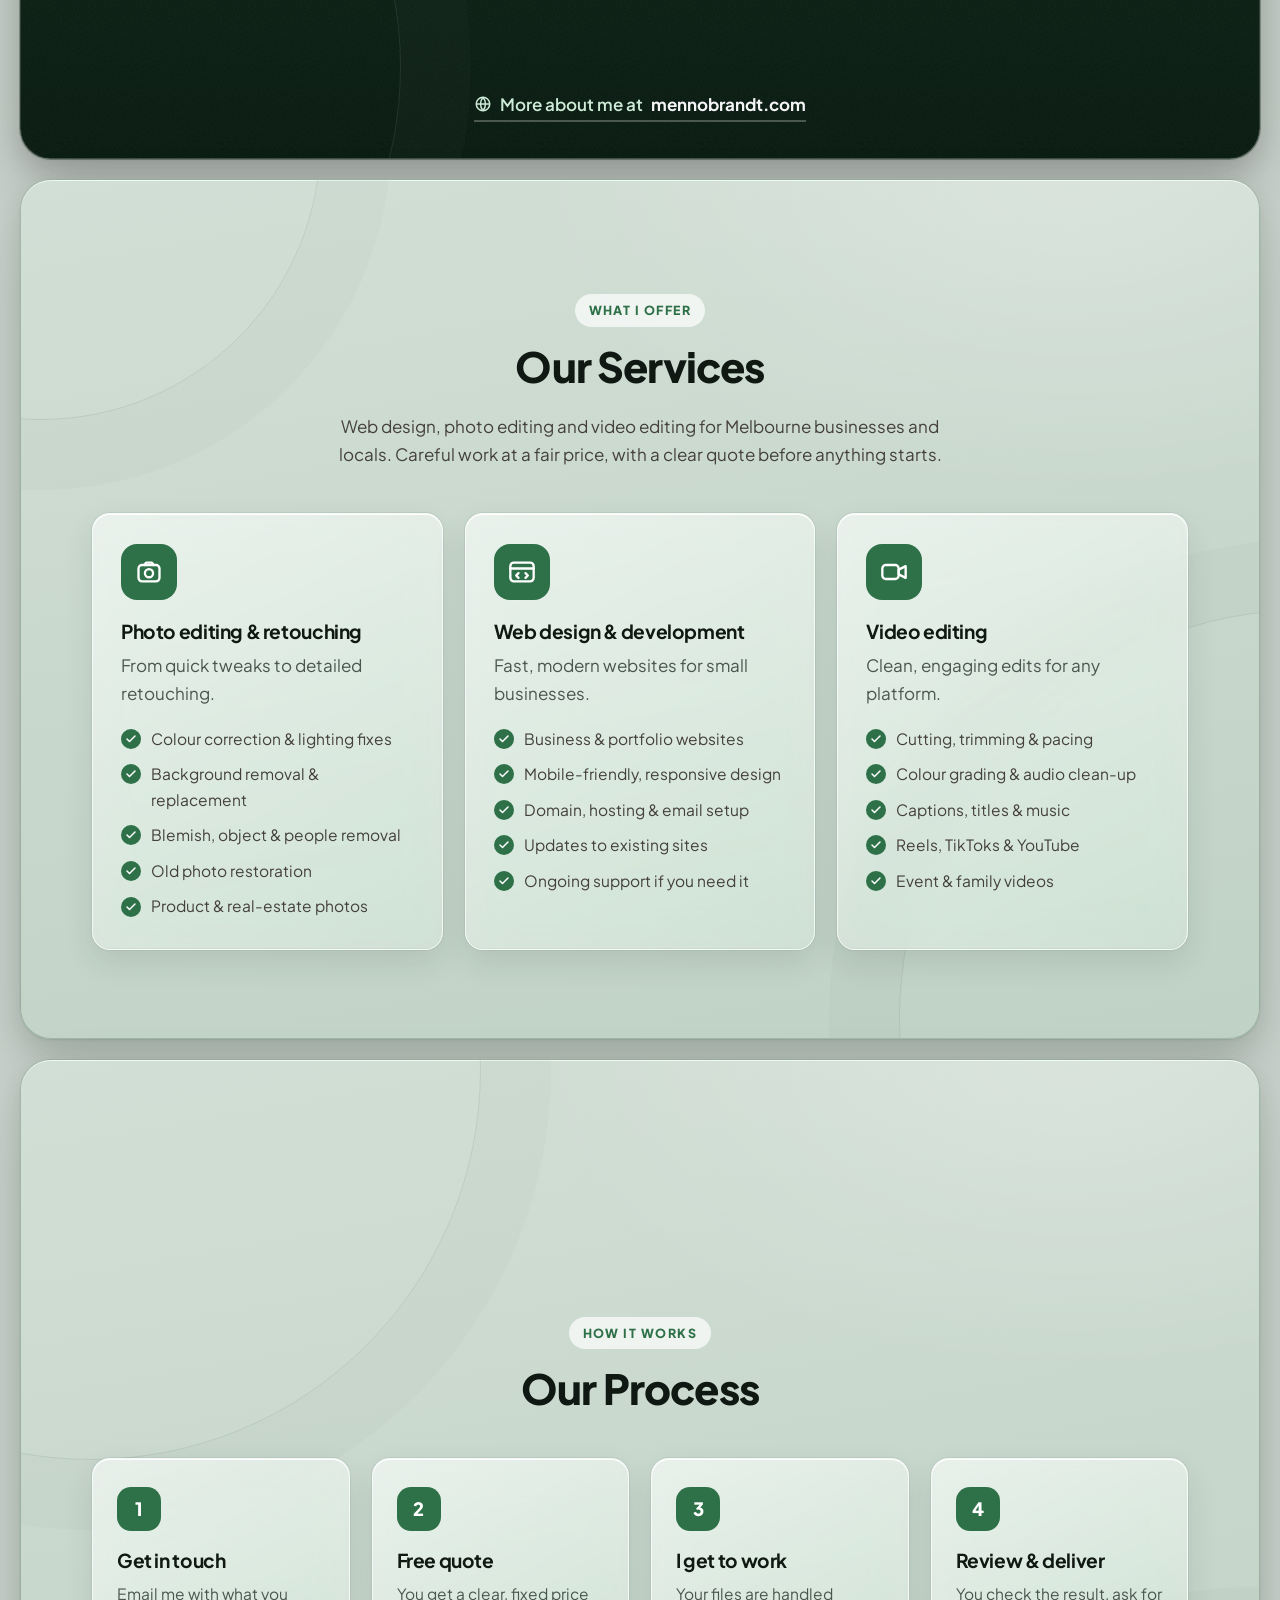
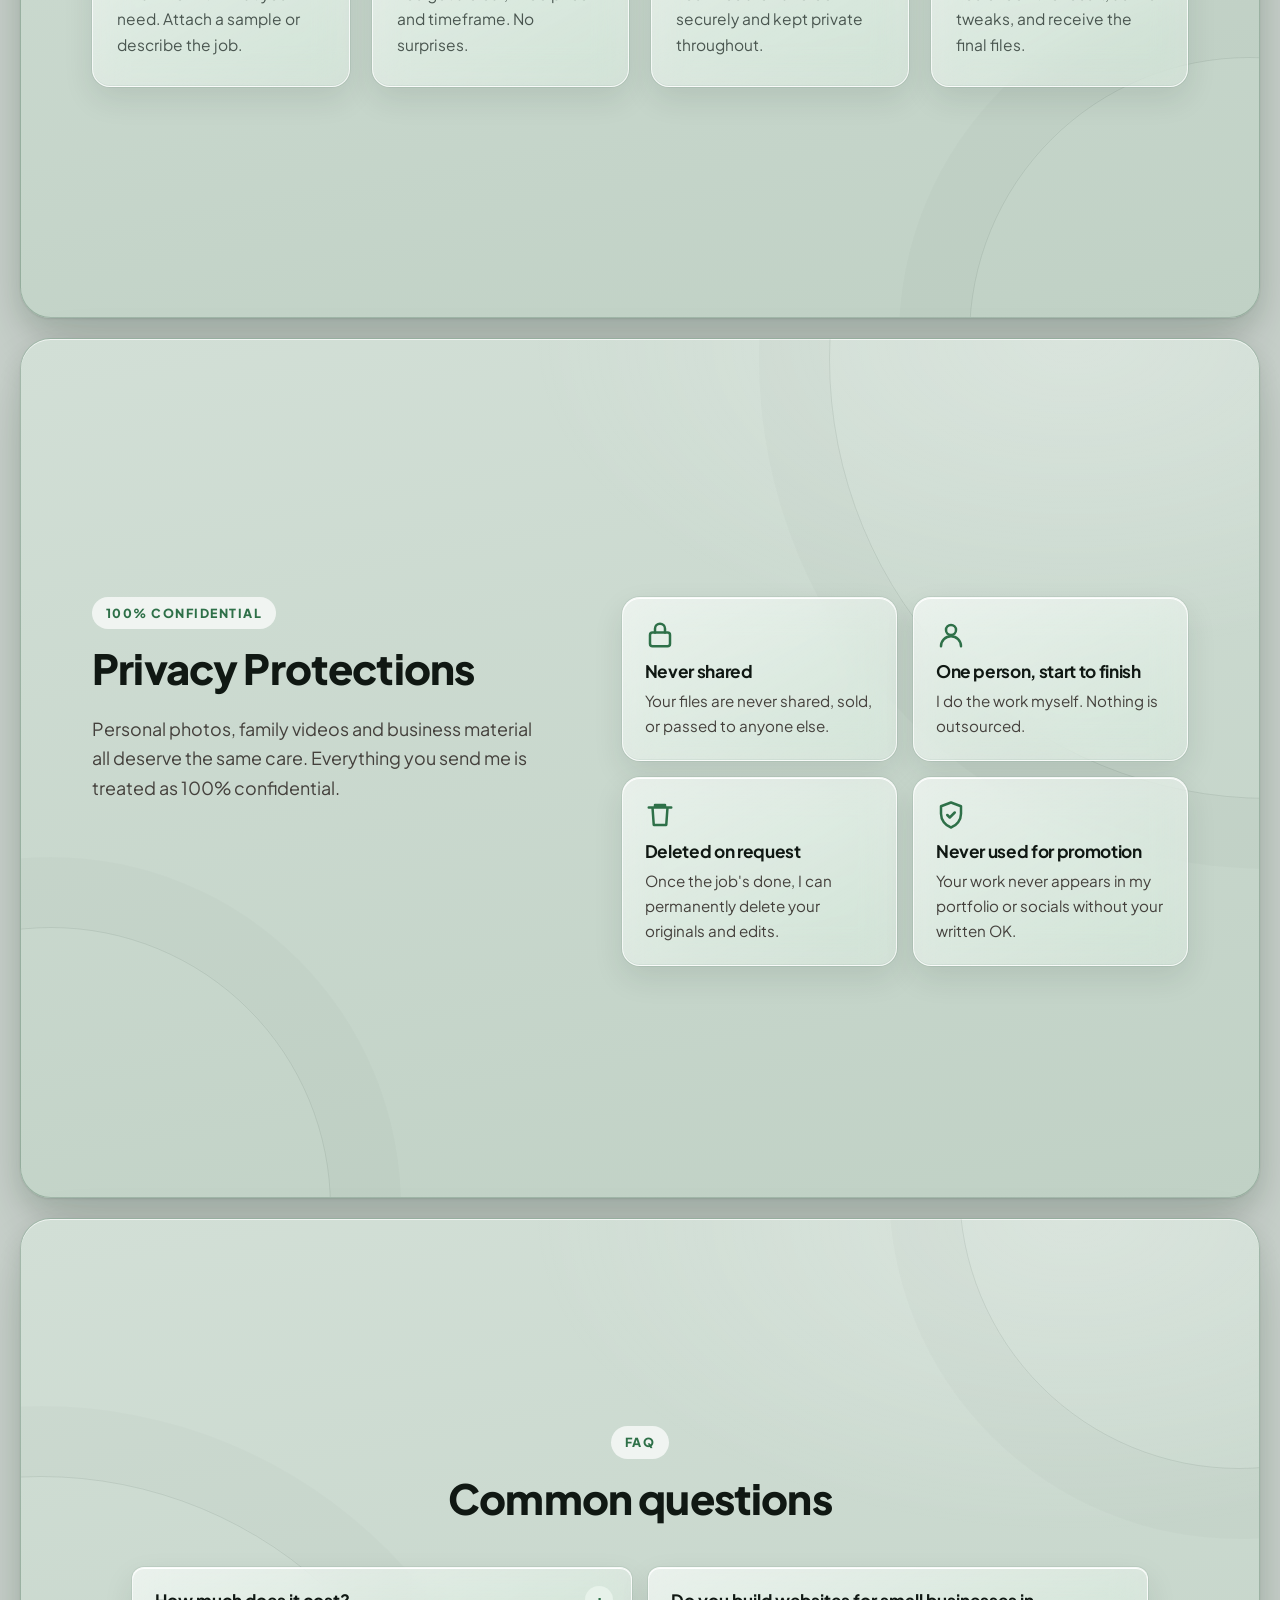
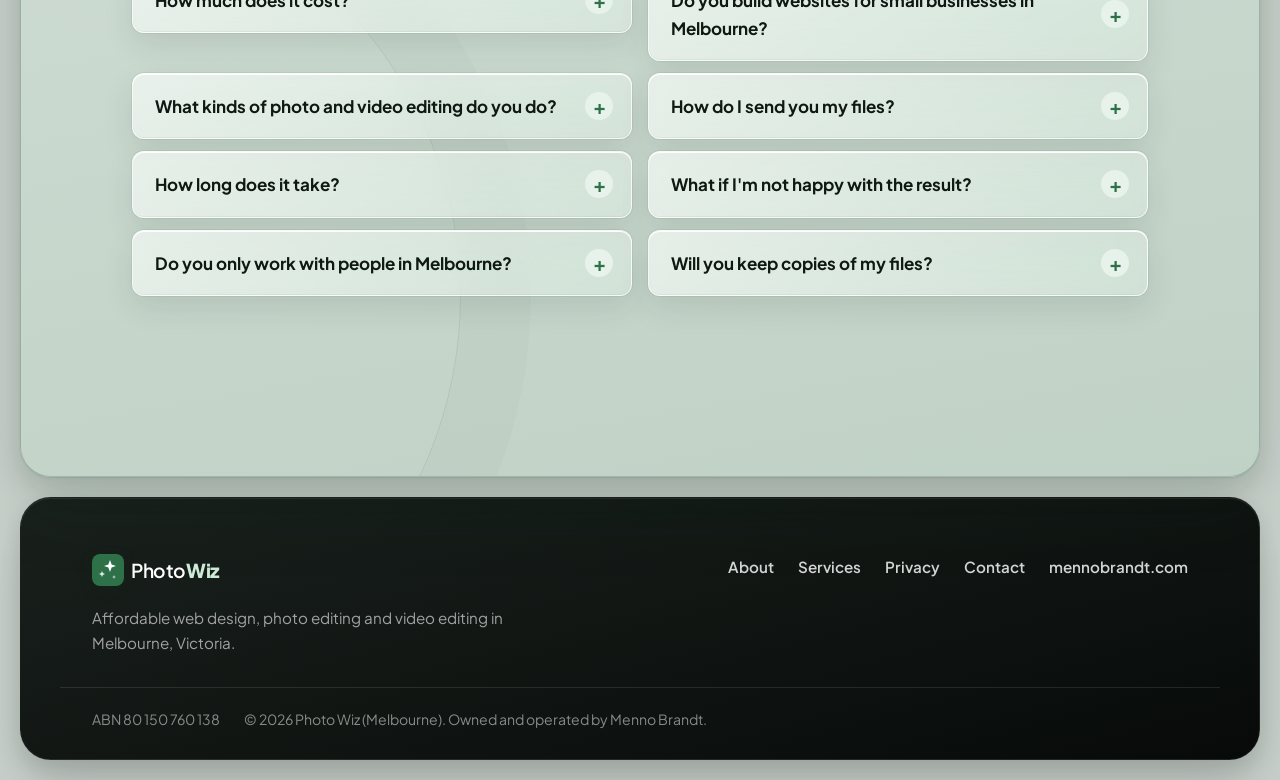
==== commit ee20a949: "Subtler glow on the hero title Co-Authored-By: Claude Opus 5.5 <noreply@anthropic.com>" ====
--- a/public/index.html
+++ b/public/index.html
@@ -44,7 +44,7 @@
   <link rel="preconnect" href="https://fonts.googleapis.com">
   <link rel="preconnect" href="https://fonts.gstatic.com" crossorigin>
   <link href="https://fonts.googleapis.com/css2?family=Plus+Jakarta+Sans:wght@400;500;600;700;800&display=swap" rel="stylesheet">
-  <link rel="stylesheet" href="styles.css?v=49">
+  <link rel="stylesheet" href="styles.css?v=50">
   <script>
     // Colour theme: green by default. Preview others with ?theme=blue or ?theme=orange
     (function () {
--- a/public/styles.css
+++ b/public/styles.css
@@ -1451,3 +1451,7 @@
     radial-gradient(1100px 520px at 50% -10%, rgba(255, 255, 255, .04), transparent 65%),
     linear-gradient(180deg, #0F2E1D 0%, #0B2416 55%, #06180E 100%);
 }
+
+/* Subtler title glow */
+.hero-title .hl { filter: drop-shadow(0 0 14px rgba(95, 184, 131, .16)); }
+.hero-head::before { background: radial-gradient(closest-side, rgba(95, 184, 131, .06), transparent 70%); }
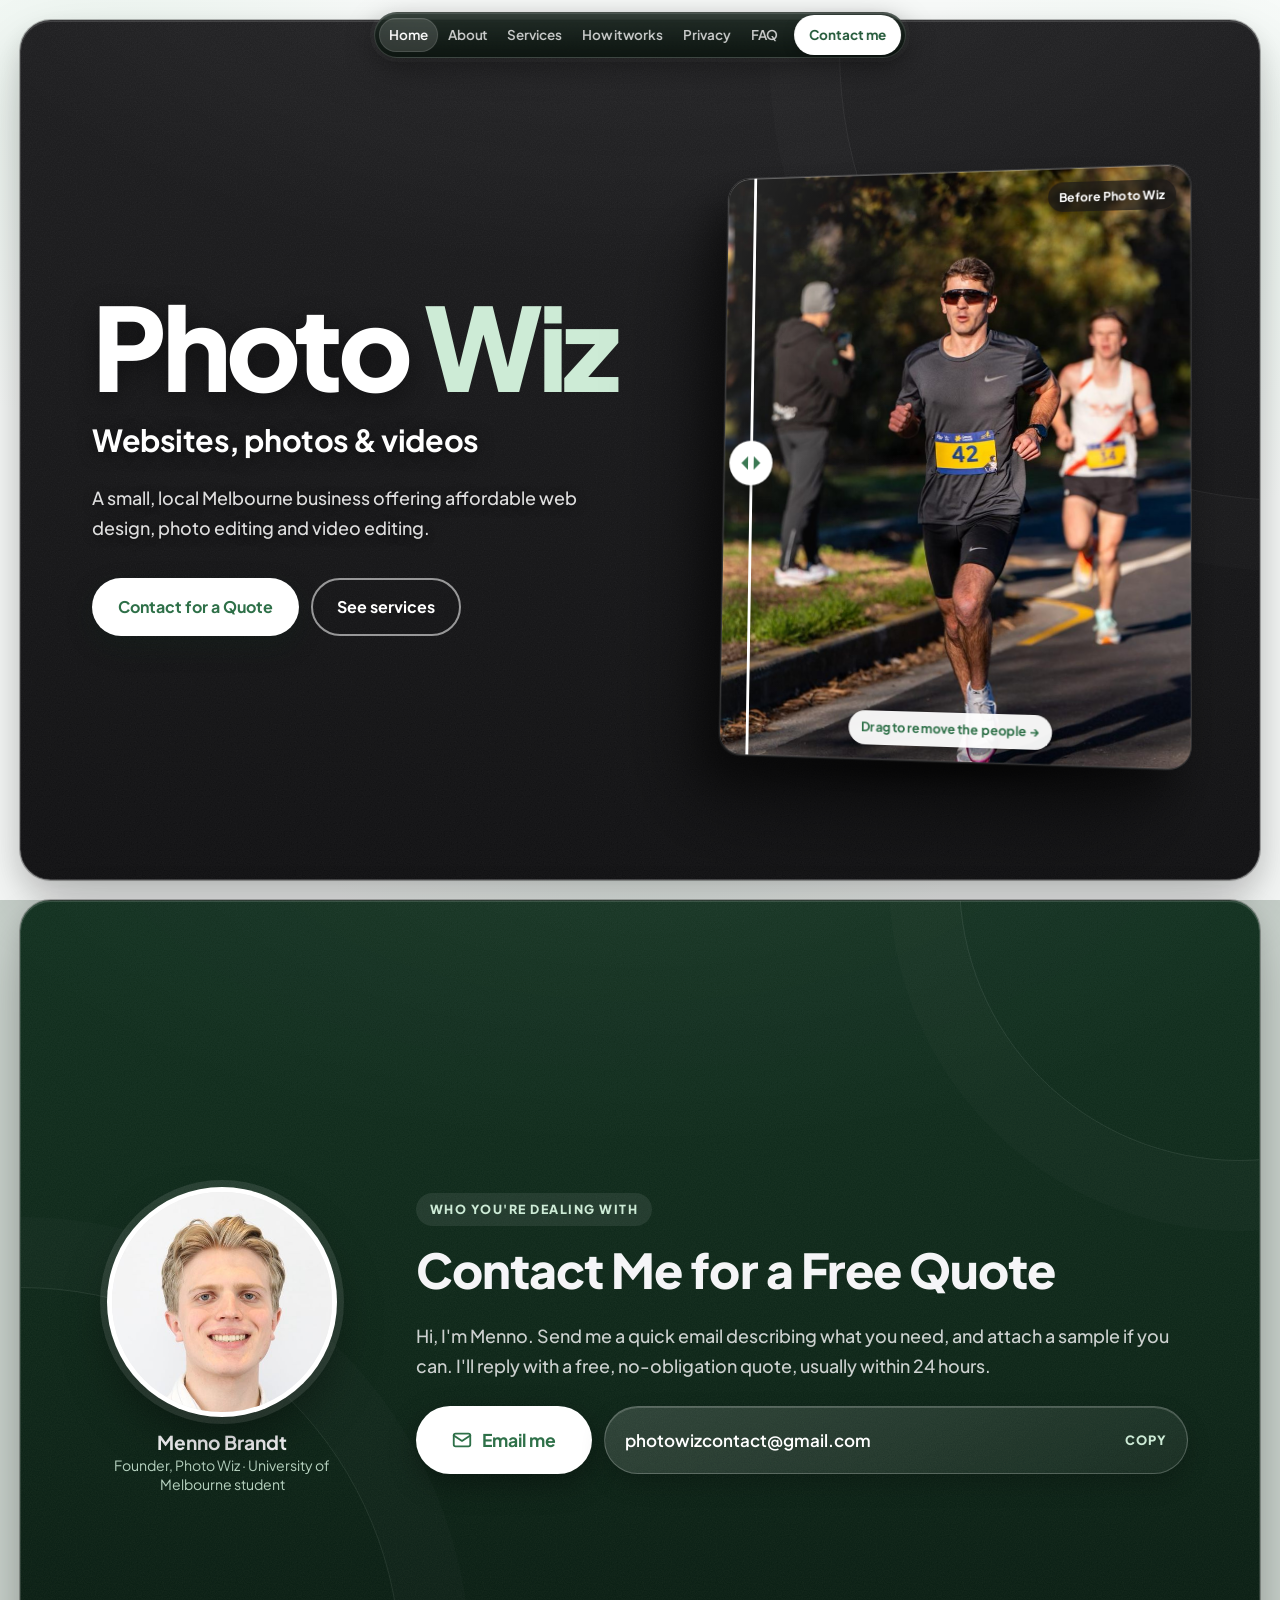
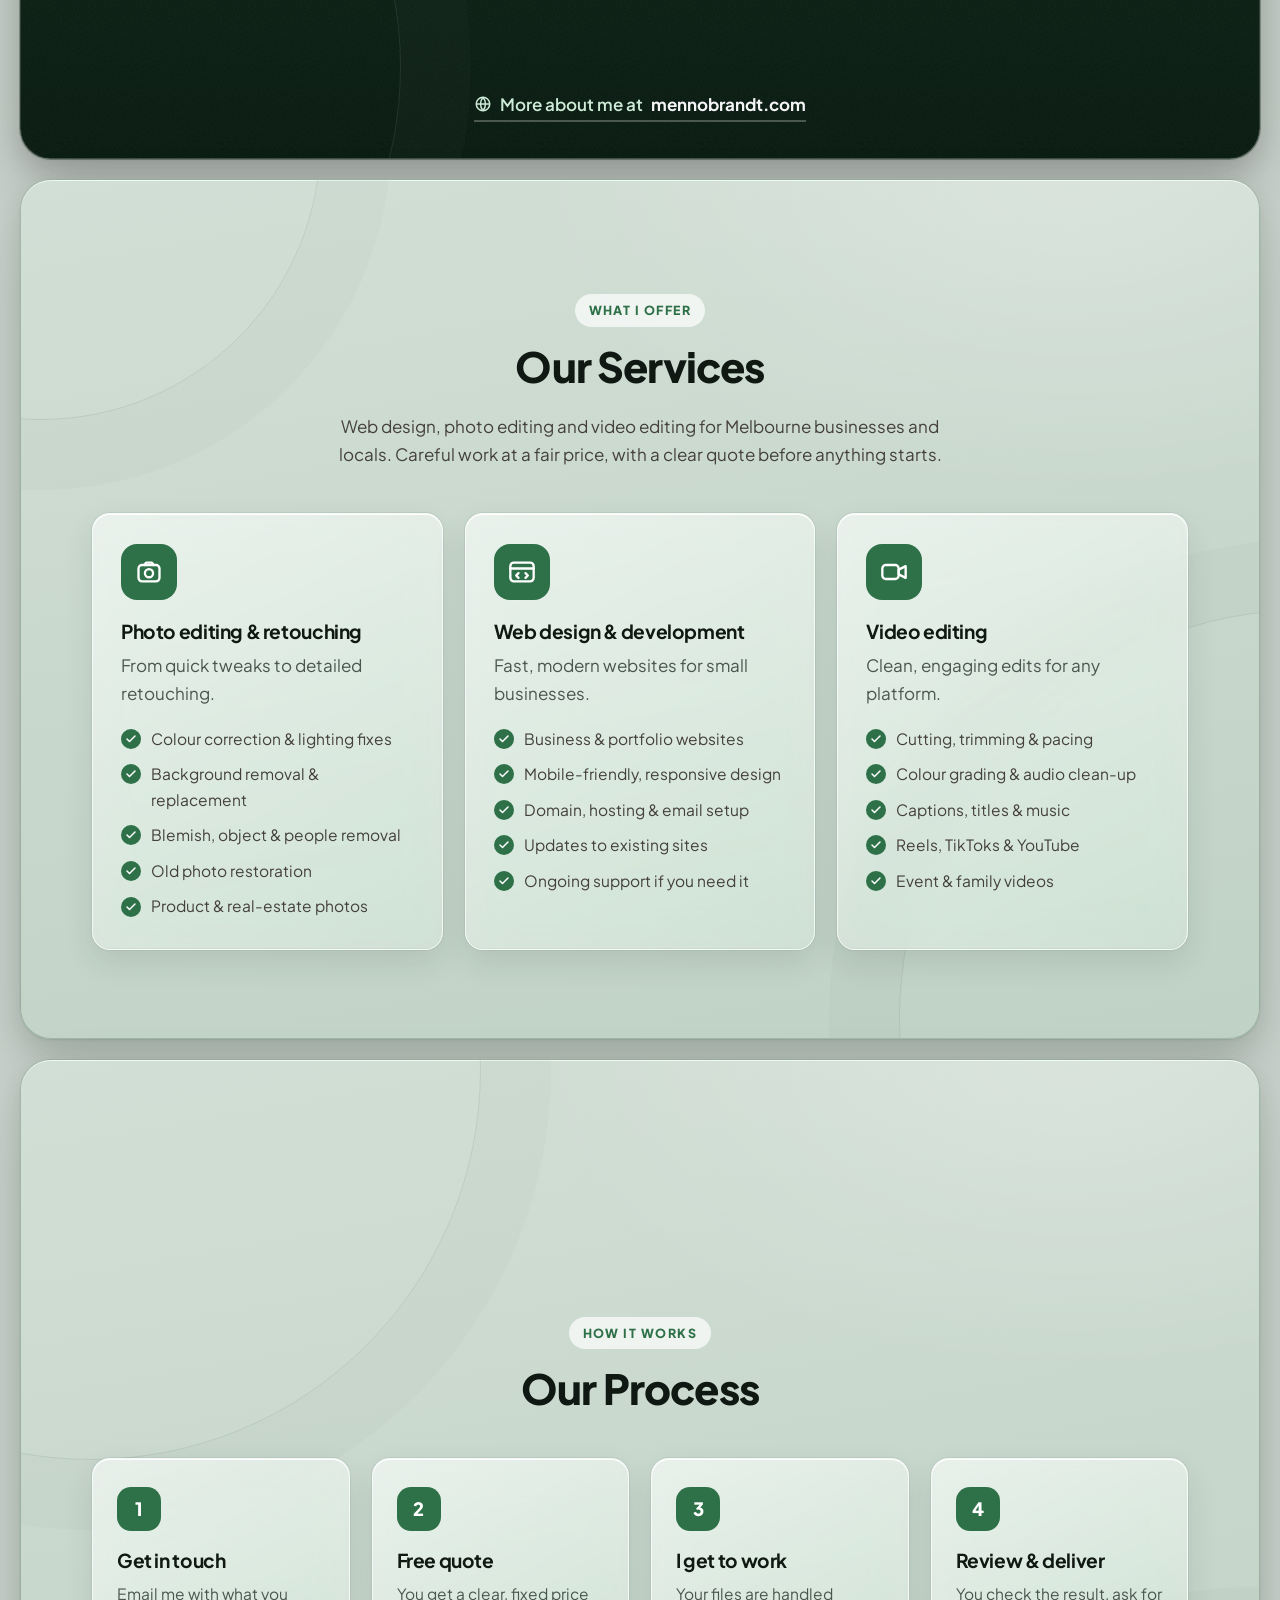
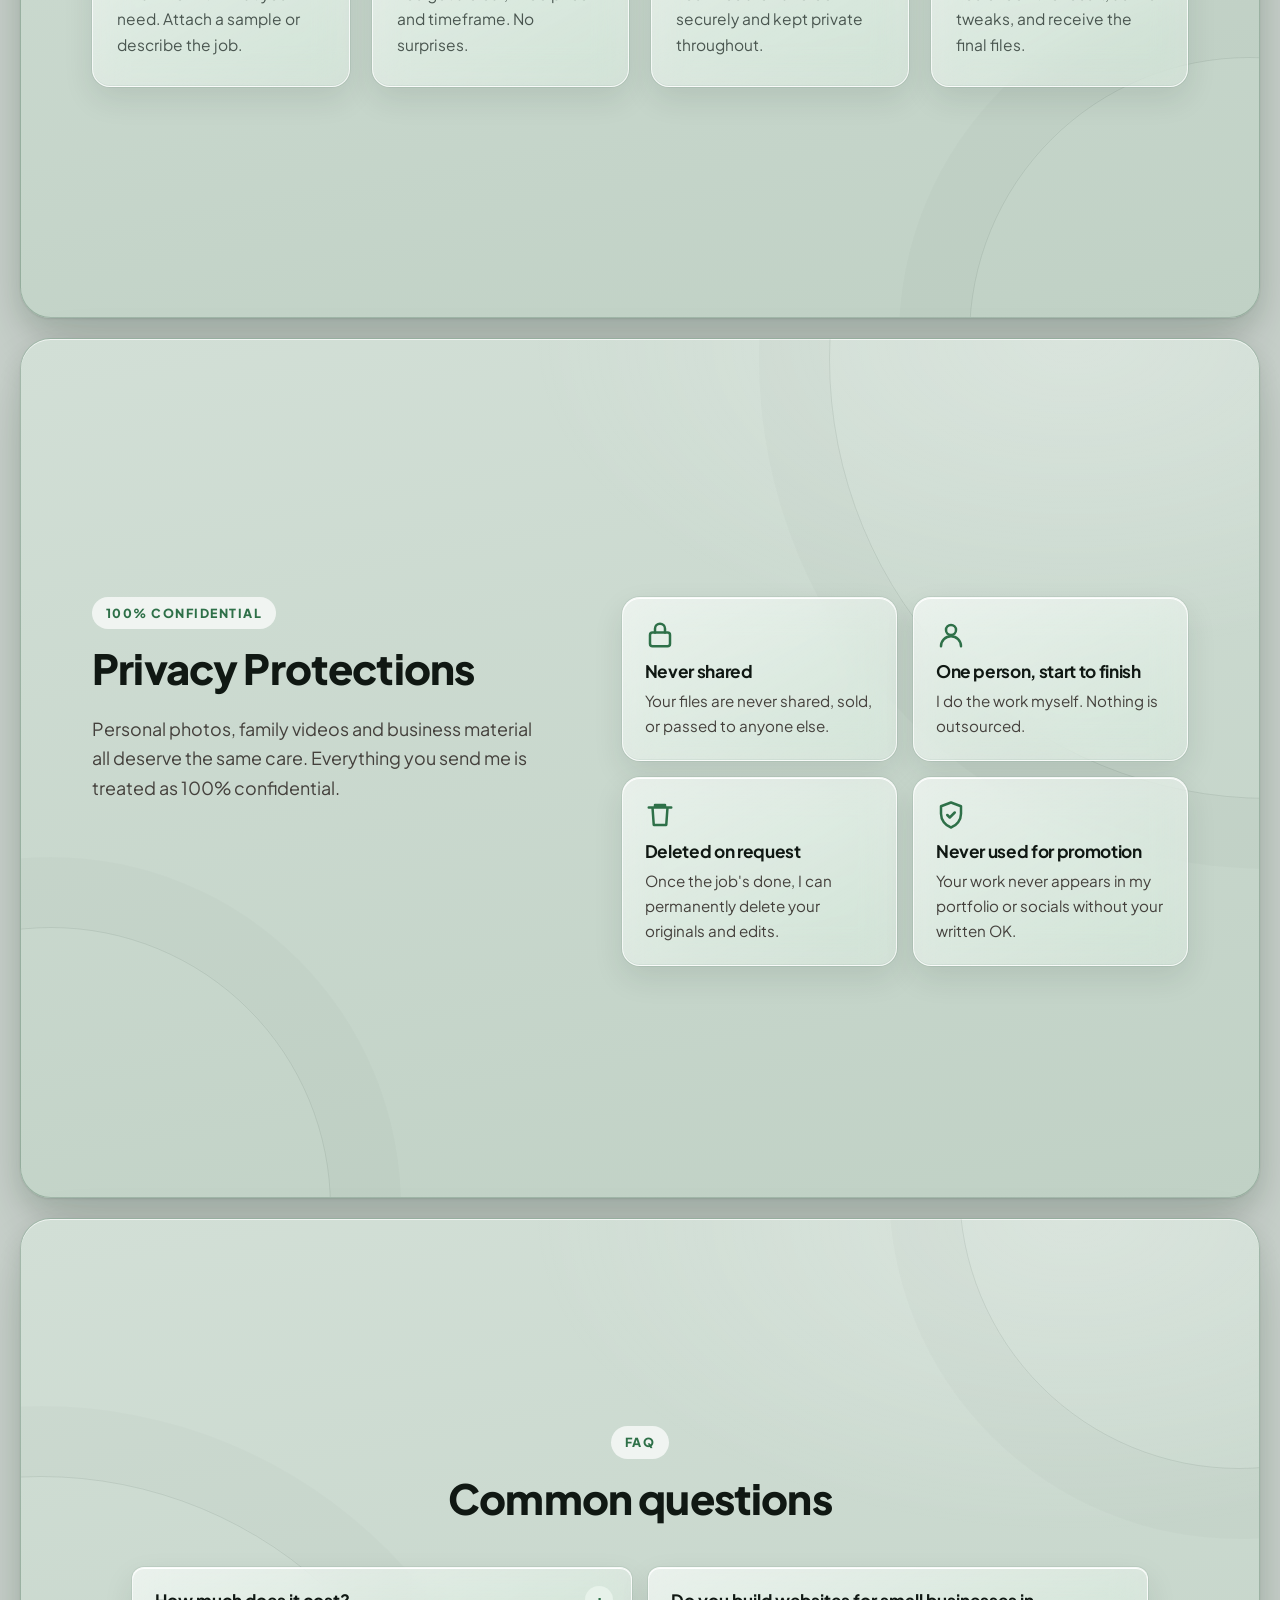
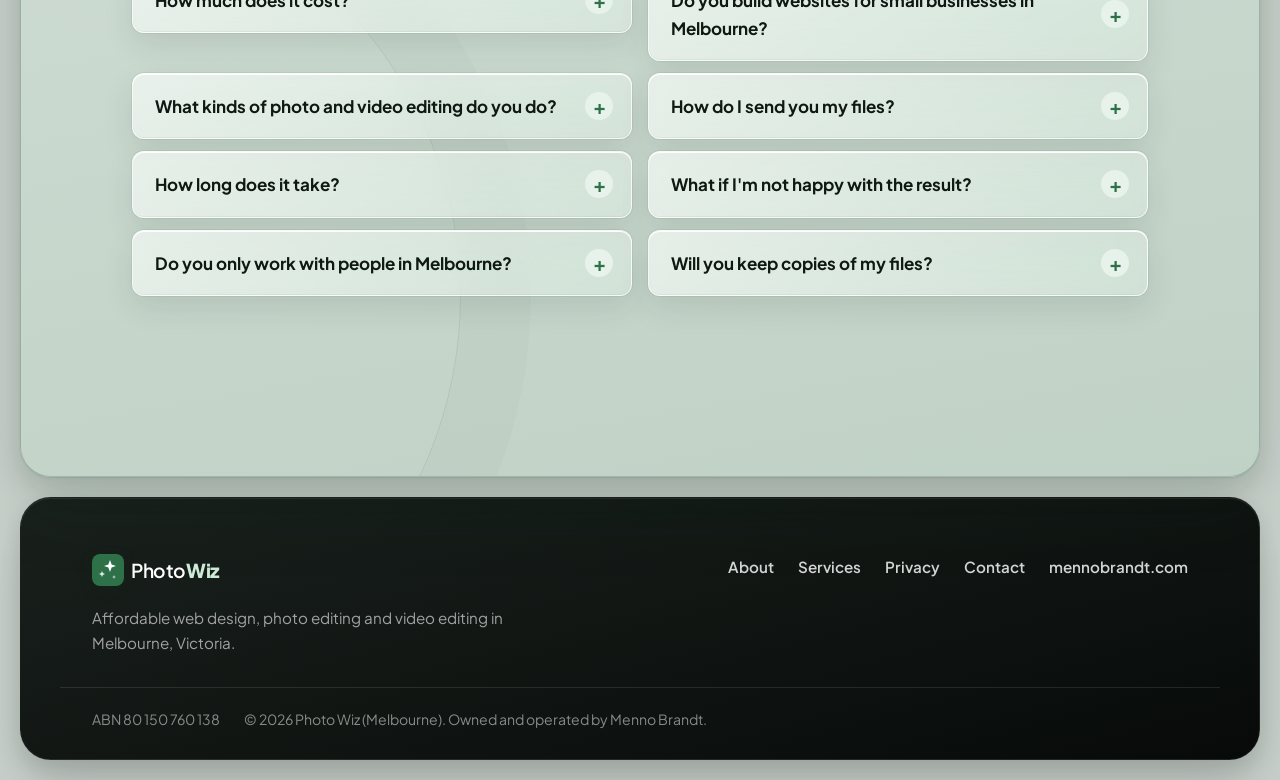
==== commit b7094e10: "Solid hero title, no gradient or glow Co-Authored-By: Claude Opus 5.5 <noreply@anthropic.com>" ====
--- a/public/index.html
+++ b/public/index.html
@@ -44,7 +44,7 @@
   <link rel="preconnect" href="https://fonts.googleapis.com">
   <link rel="preconnect" href="https://fonts.gstatic.com" crossorigin>
   <link href="https://fonts.googleapis.com/css2?family=Plus+Jakarta+Sans:wght@400;500;600;700;800&display=swap" rel="stylesheet">
-  <link rel="stylesheet" href="styles.css?v=50">
+  <link rel="stylesheet" href="styles.css?v=51">
   <script>
     // Colour theme: green by default. Preview others with ?theme=blue or ?theme=orange
     (function () {
--- a/public/styles.css
+++ b/public/styles.css
@@ -1455,3 +1455,13 @@
 /* Subtler title glow */
 .hero-title .hl { filter: drop-shadow(0 0 14px rgba(95, 184, 131, .16)); }
 .hero-head::before { background: radial-gradient(closest-side, rgba(95, 184, 131, .06), transparent 70%); }
+
+/* Title: solid colours, no gradient or glow */
+.hero-title, .hero-title .hl {
+  background: none;
+  -webkit-text-fill-color: currentColor;
+  filter: none;
+}
+.hero-title { color: #fff; text-shadow: 0 8px 28px rgba(0, 0, 0, .45); }
+.hero-title .hl { color: var(--on-dark-hl); text-shadow: none; }
+.hero-head::before { display: none; }
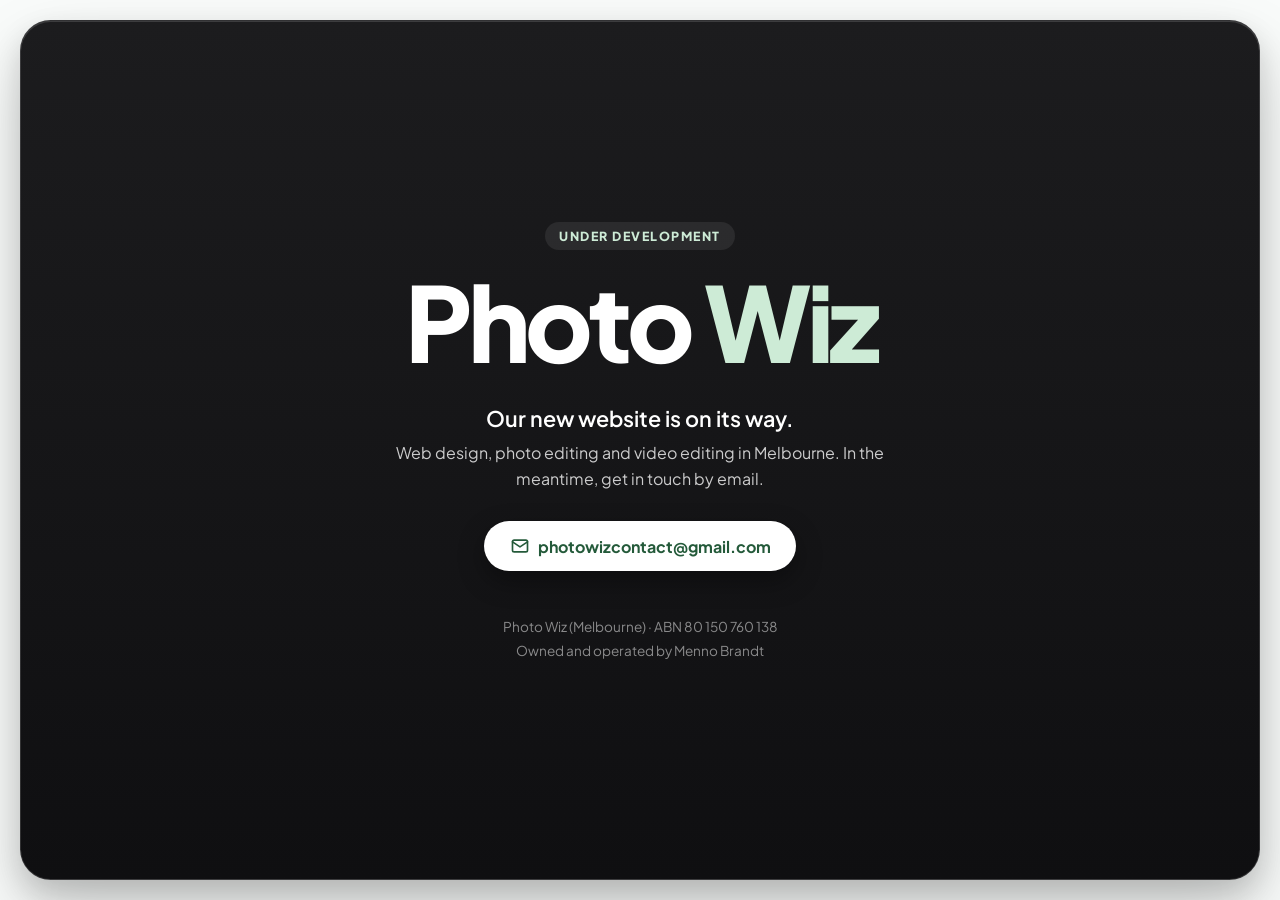
==== commit 598c41e6: "Replace homepage with an under-development holding page The full site is saved under the git tag "fu" ====
--- a/public/index.html
+++ b/public/index.html
@@ -1,529 +1,71 @@
 <!doctype html>
-<html lang="en-AU" data-theme="green">
+<html lang="en-AU">
 <head>
   <meta charset="utf-8">
   <meta name="viewport" content="width=device-width, initial-scale=1">
-  <title>Photo Wiz | Web Design, Photo Editing &amp; Video Editing in Melbourne</title>
-  <meta name="description" content="Affordable web design, photo editing and video editing in Melbourne. Small business websites, photo retouching &amp; object removal, and social media video edits. Free quotes.">
-  <meta name="robots" content="index, follow, max-image-preview:large, max-snippet:-1">
-  <meta name="author" content="Menno Brandt">
+  <title>Photo Wiz | Website under development</title>
+  <meta name="description" content="The Photo Wiz website is under development. Photo Wiz offers web design, photo editing and video editing in Melbourne. Contact photowizcontact@gmail.com.">
   <meta name="theme-color" content="#161618">
   <link rel="canonical" href="https://photowiz.com.au/">
-  <link rel="alternate" hreflang="en-AU" href="https://photowiz.com.au/">
-
-  <!-- Local SEO -->
-  <meta name="geo.region" content="AU-VIC">
-  <meta name="geo.placename" content="Melbourne">
-  <meta name="geo.position" content="-37.8136;144.9631">
-  <meta name="ICBM" content="-37.8136, 144.9631">
-
-  <!-- Icons -->
   <link rel="icon" href="favicon.svg" type="image/svg+xml">
-  <link rel="icon" href="icon-192.png" type="image/png" sizes="192x192">
   <link rel="apple-touch-icon" href="apple-touch-icon.png">
-  <link rel="manifest" href="site.webmanifest">
-
-  <!-- Link previews (Facebook, Messenger, WhatsApp, LinkedIn, iMessage) -->
-  <meta property="og:type" content="website">
-  <meta property="og:site_name" content="Photo Wiz">
-  <meta property="og:title" content="Photo Wiz | Web Design, Photo &amp; Video Editing in Melbourne">
-  <meta property="og:description" content="Affordable websites, photo edits and video editing from a local Melbourne business. Free quotes, 100% confidential.">
-  <meta property="og:url" content="https://photowiz.com.au/">
-  <meta property="og:locale" content="en_AU">
-  <meta property="og:image" content="https://photowiz.com.au/og-image.jpg">
-  <meta property="og:image:width" content="1200">
-  <meta property="og:image:height" content="630">
-  <meta property="og:image:alt" content="Photo Wiz: web design, photo and video editing in Melbourne">
-  <meta name="twitter:card" content="summary_large_image">
-  <meta name="twitter:title" content="Photo Wiz | Web Design, Photo &amp; Video Editing in Melbourne">
-  <meta name="twitter:description" content="Affordable websites, photo edits and video editing from a local Melbourne business. Free quotes.">
-  <meta name="twitter:image" content="https://photowiz.com.au/og-image.jpg">
-
-  <link rel="preload" as="image" href="work/before.jpg" fetchpriority="high">
-
   <link rel="preconnect" href="https://fonts.googleapis.com">
   <link rel="preconnect" href="https://fonts.gstatic.com" crossorigin>
-  <link href="https://fonts.googleapis.com/css2?family=Plus+Jakarta+Sans:wght@400;500;600;700;800&display=swap" rel="stylesheet">
-  <link rel="stylesheet" href="styles.css?v=51">
-  <script>
-    // Colour theme: green by default. Preview others with ?theme=blue or ?theme=orange
-    (function () {
-      var t = new URLSearchParams(location.search).get('theme');
-      if (t === 'green' || t === 'blue' || t === 'orange') document.documentElement.setAttribute('data-theme', t);
-    })();
-  </script>
-
-  <script type="application/ld+json">
-{
-  "@context": "https://schema.org",
-  "@graph": [
-    {
-      "@type": "WebSite",
-      "@id": "https://photowiz.com.au/#website",
-      "url": "https://photowiz.com.au/",
-      "name": "Photo Wiz",
-      "inLanguage": "en-AU",
-      "publisher": {
-        "@id": "https://photowiz.com.au/#business"
-      }
-    },
-    {
-      "@type": [
-        "ProfessionalService",
-        "LocalBusiness"
-      ],
-      "@id": "https://photowiz.com.au/#business",
-      "name": "Photo Wiz",
-      "alternateName": "Photo Wiz (Melbourne)",
-      "description": "Affordable web design, photo editing and video editing in Melbourne, run by Menno Brandt. Small business websites, photo retouching and object removal, and video editing for social media.",
-      "url": "https://photowiz.com.au/",
-      "email": "photowizcontact@gmail.com",
-      "logo": "https://photowiz.com.au/icon-512.png",
-      "image": [
-        "https://photowiz.com.au/og-image.jpg",
-        "https://photowiz.com.au/work/after.jpg"
-      ],
-      "taxID": "80 150 760 138",
-      "priceRange": "$",
-      "currenciesAccepted": "AUD",
-      "address": {
-        "@type": "PostalAddress",
-        "addressLocality": "Melbourne",
-        "addressRegion": "VIC",
-        "addressCountry": "AU"
-      },
-      "geo": {
-        "@type": "GeoCoordinates",
-        "latitude": -37.8136,
-        "longitude": 144.9631
-      },
-      "areaServed": [
-        {
-          "@type": "City",
-          "name": "Melbourne"
-        },
-        {
-          "@type": "State",
-          "name": "Victoria"
-        },
-        {
-          "@type": "Country",
-          "name": "Australia"
-        }
-      ],
-      "founder": {
-        "@type": "Person",
-        "name": "Menno Brandt",
-        "url": "https://mennobrandt.com",
-        "image": "https://photowiz.com.au/menno-brandt.jpg",
-        "affiliation": {
-          "@type": "CollegeOrUniversity",
-          "name": "University of Melbourne"
-        }
-      },
-      "sameAs": [
-        "https://mennobrandt.com"
-      ],
-      "knowsAbout": [
-        "Web design",
-        "Web development",
-        "Photo editing",
-        "Photo retouching",
-        "Background removal",
-        "Photo restoration",
-        "Video editing",
-        "Colour grading",
-        "Social media video"
-      ],
-      "hasOfferCatalog": {
-        "@type": "OfferCatalog",
-        "name": "Photo Wiz services",
-        "itemListElement": [
-          {
-            "@type": "Offer",
-            "itemOffered": {
-              "@type": "Service",
-              "name": "Web design and development",
-              "serviceType": "Web design",
-              "description": "Business and portfolio websites, mobile-friendly design, domain, hosting and email setup, updates to existing sites and ongoing support.",
-              "areaServed": "Melbourne"
-            }
-          },
-          {
-            "@type": "Offer",
-            "itemOffered": {
-              "@type": "Service",
-              "name": "Photo editing and retouching",
-              "serviceType": "Photo editing",
-              "description": "Colour correction, background removal and replacement, blemish, object and people removal, old photo restoration, and product and real-estate photo editing.",
-              "areaServed": "Melbourne"
-            }
-          },
-          {
-            "@type": "Offer",
-            "itemOffered": {
-              "@type": "Service",
-              "name": "Video editing",
-              "serviceType": "Video editing",
-              "description": "Cutting and pacing, colour grading, audio clean-up, captions, titles and music, and edits for Reels, TikTok, YouTube, events and family videos.",
-              "areaServed": "Melbourne"
-            }
-          }
-        ]
-      }
-    },
-    {
-      "@type": "FAQPage",
-      "@id": "https://photowiz.com.au/#faq",
-      "mainEntity": [
-        {
-          "@type": "Question",
-          "name": "How much does it cost?",
-          "acceptedAnswer": {
-            "@type": "Answer",
-            "text": "It depends on the job. A quick photo touch-up costs far less than a full website. Email me with the details and you'll get a free, fixed quote before any work begins."
-          }
-        },
-        {
-          "@type": "Question",
-          "name": "Do you build websites for small businesses in Melbourne?",
-          "acceptedAnswer": {
-            "@type": "Answer",
-            "text": "Yes. I design and build fast, mobile-friendly websites for Melbourne small businesses, sole traders and creatives, and can set up your domain, hosting and email too."
-          }
-        },
-        {
-          "@type": "Question",
-          "name": "What kinds of photo and video editing do you do?",
-          "acceptedAnswer": {
-            "@type": "Answer",
-            "text": "Photo retouching, colour correction, background and object removal, old photo restoration, and product and real-estate photos. For video: cutting, colour grading, audio clean-up, captions and edits for Reels, TikTok and YouTube."
-          }
-        },
-        {
-          "@type": "Question",
-          "name": "How do I send you my files?",
-          "acceptedAnswer": {
-            "@type": "Answer",
-            "text": "Small files can be attached to an email. For larger photos or videos, a link from Google Drive, Dropbox, OneDrive or WeTransfer works well."
-          }
-        },
-        {
-          "@type": "Question",
-          "name": "How long does it take?",
-          "acceptedAnswer": {
-            "@type": "Answer",
-            "text": "Most photo edits are back within a day or two. Video and web projects vary, and your quote will include an expected timeframe."
-          }
-        },
-        {
-          "@type": "Question",
-          "name": "What if I'm not happy with the result?",
-          "acceptedAnswer": {
-            "@type": "Answer",
-            "text": "Tell me what you'd like changed. Reasonable revisions are included, and I'll work with you until it's right."
-          }
-        },
-        {
-          "@type": "Question",
-          "name": "Do you only work with people in Melbourne?",
-          "acceptedAnswer": {
-            "@type": "Answer",
-            "text": "I'm based in Melbourne, but everything is done online, so I can work with clients anywhere in Australia and beyond."
-          }
-        },
-        {
-          "@type": "Question",
-          "name": "Will you keep copies of my files?",
-          "acceptedAnswer": {
-            "@type": "Answer",
-            "text": "Only as long as needed to finish the job and handle any follow-up tweaks. Just ask, and I'll permanently delete everything once you're happy."
-          }
-        }
-      ]
+  <link href="https://fonts.googleapis.com/css2?family=Plus+Jakarta+Sans:wght@500;600;800&display=swap" rel="stylesheet">
+  <style>
+    *, *::before, *::after { box-sizing: border-box; }
+    html, body { margin: 0; height: 100%; }
+    body {
+      font-family: "Plus Jakarta Sans", system-ui, -apple-system, "Segoe UI", Roboto, Helvetica, Arial, sans-serif;
+      background: #F9FBFA;
+      color: #44403C;
+      display: flex; align-items: center; justify-content: center;
+      padding: clamp(10px, 1.6vw, 22px);
+      -webkit-font-smoothing: antialiased;
     }
-  ]
-}
-  </script>
+    .card {
+      width: 100%; min-height: calc(100svh - 2 * clamp(10px, 1.6vw, 22px));
+      border-radius: clamp(20px, 2.4vw, 34px);
+      background: linear-gradient(180deg, #1C1C1E 0%, #151517 55%, #0F0F11 100%);
+      border: 1px solid rgba(255, 255, 255, .14);
+      box-shadow: inset 0 1px 0 rgba(255, 255, 255, .14), 0 12px 28px rgba(0, 0, 0, .14), 0 34px 70px rgba(0, 0, 0, .18);
+      display: flex; flex-direction: column; align-items: center; justify-content: center;
+      text-align: center; padding: 48px 24px; color: rgba(255, 255, 255, .78);
+    }
+    .tag {
+      display: inline-block; font-size: .78rem; font-weight: 800; letter-spacing: .12em; text-transform: uppercase;
+      color: #CDEBD6; background: rgba(255, 255, 255, .08); padding: 6px 14px; border-radius: 999px; margin-bottom: 22px;
+    }
+    h1 { margin: 0 0 .2em; color: #fff; font-weight: 800; letter-spacing: -.045em; line-height: .95; font-size: clamp(3.2rem, 11vw, 6.5rem); }
+    h1 span { color: #CDEBD6; }
+    .lead { margin: .6em 0 0; font-size: clamp(1.05rem, 2.4vw, 1.35rem); color: #fff; font-weight: 600; }
+    .sub { margin: .5em auto 0; max-width: 32em; font-size: 1rem; line-height: 1.6; }
+    .email {
+      display: inline-flex; align-items: center; gap: .5em; margin-top: 30px;
+      background: #fff; color: #245A3A; text-decoration: none; font-weight: 700;
+      padding: .9em 1.6em; border-radius: 999px; box-shadow: 0 10px 26px rgba(0, 0, 0, .35);
+      transition: transform .15s ease;
+    }
+    .email:hover { transform: translateY(-1px); }
+    .email svg { width: 20px; height: 20px; fill: none; stroke: currentColor; stroke-width: 2; stroke-linecap: round; stroke-linejoin: round; }
+    .meta { margin-top: 44px; font-size: .85rem; color: rgba(255, 255, 255, .5); line-height: 1.8; }
+    :focus-visible { outline: 3px solid #fff; outline-offset: 3px; border-radius: 6px; }
+  </style>
 </head>
 <body>
-  <a class="skip-link" href="#main">Skip to content</a>
-
-  <header class="site-header" id="top">
-    <div class="nav">
-      <button class="nav-toggle" aria-expanded="false" aria-controls="nav-menu" aria-label="Open menu">
-        <span></span><span></span><span></span>
-      </button>
-      <nav id="nav-menu" class="nav-menu" aria-label="Main">
-        <a href="#home">Home</a>
-        <a href="#about">About</a>
-        <a href="#services">Services</a>
-        <a href="#process">How it works</a>
-        <a href="#privacy">Privacy</a>
-        <a href="#faq">FAQ</a>
-        <a class="btn btn-primary btn-sm" href="#contact">Contact me</a>
-      </nav>
-    </div>
-  </header>
-
-  <main id="main">
-    <!-- HERO -->
-    <section class="panel hero" id="home">
-      <div class="container hero-grid">
-        <div class="hero-head">
-          <h1 class="hero-title">Photo <span class="hl">Wiz</span></h1>
-          <p class="tagline">Websites, photos &amp; videos</p>
-          <p class="lead">A small, local Melbourne business offering affordable web design, photo editing and video editing.</p>
-        </div>
-
-        <!-- Before / after: a real edit -->
-        <div class="hero-visual">
-          <div class="ba" id="ba" style="--pos:6%">
-            <img class="ba-img" src="work/before.jpg" alt="Photo editing example, original: a runner in Melbourne with a bystander and a second runner in the background" width="900" height="1350" fetchpriority="high" decoding="async">
-            <img class="ba-img ba-after" src="work/after.jpg" alt="Photo editing example, edited: the bystander and second runner removed so only the main runner remains" width="900" height="1350" decoding="async">
-            <span class="ba-tag ba-tag-after">After Photo Wiz</span>
-            <span class="ba-tag ba-tag-before">Before Photo Wiz</span>
-            <span class="ba-hint">Drag to remove the people &rarr;</span>
-            <div class="ba-handle" aria-hidden="true"><span></span></div>
-            <input class="ba-range" type="range" min="0" max="100" value="6" autocomplete="off" aria-label="Drag to remove the people in the background of the photo">
-          </div>
-        </div>
-
-        <div class="hero-actions">
-          <a class="btn btn-white" href="#contact">Contact for a Quote</a>
-          <a class="btn btn-ghost" href="#services">See services</a>
-        </div>
-      </div>
-    </section>
-
-    <!-- CONTACT + ABOUT -->
-    <section class="panel p-contact tone-matte" id="contact">
-      <span id="about" class="anchor" aria-hidden="true"></span>
-      <div class="container meet">
-        <figure class="meet-photo">
-          <span class="meet-frame"><img src="menno-brandt.jpg" alt="Menno Brandt, owner of Photo Wiz in Melbourne" width="1200" height="801" loading="lazy" decoding="async"></span>
-          <figcaption>
-            <strong>Menno Brandt</strong>
-            <span>Founder, Photo Wiz &middot; University of Melbourne student</span>
-          </figcaption>
-        </figure>
-        <div class="meet-copy">
-          <p class="kicker">Who you're dealing with</p>
-          <h2>Contact Me for a Free Quote</h2>
-          <p class="meet-intro">Hi, I'm Menno. Send me a quick email describing what you need, and attach a sample if you can. I'll reply with a free, no-obligation quote, usually within 24 hours.</p>
-          <div class="meet-actions">
-            <a class="btn btn-white btn-lg" id="email-btn" href="mailto:photowizcontact@gmail.com?subject=Quote%20request%20-%20Photo%20Wiz">
-              <svg viewBox="0 0 24 24" aria-hidden="true"><rect x="3" y="5" width="18" height="14" rx="2"/><path d="M3 7l9 6 9-6"/></svg>
-              Email me
-            </a>
-            <button class="copy-email" type="button" data-email="photowizcontact@gmail.com">
-              <span class="copy-label">photowizcontact@gmail.com</span>
-              <span class="copy-hint">Copy</span>
-            </button>
-          </div>
-        </div>
-      </div>
-      <div class="meet-foot">
-        <a class="meet-site" href="https://mennobrandt.com" target="_blank" rel="noopener">
-            <svg viewBox="0 0 24 24" aria-hidden="true"><circle cx="12" cy="12" r="9"/><path d="M3 12h18M12 3a14 14 0 010 18M12 3a14 14 0 000 18"/></svg>
-            More about me at <b>mennobrandt.com</b>
-          </a>
-      </div>
-    </section>
-
-    <!-- SERVICES -->
-    <section class="panel section p-services tone-light" id="services">
-      <div class="container">
-        <div class="section-head">
-          <p class="kicker">What I offer</p>
-          <h2>Our Services</h2>
-          <p>Web design, photo editing and video editing for Melbourne businesses and locals. Careful work at a fair price, with a clear quote before anything starts.</p>
-        </div>
-
-        <div class="cards">
-          <article class="card">
-            <div class="card-icon">
-              <svg viewBox="0 0 24 24" aria-hidden="true"><rect x="3" y="6" width="18" height="14" rx="3"/><circle cx="12" cy="13" r="3.5"/><path d="M8 6l1.5-2h5L16 6"/></svg>
-            </div>
-            <h3>Photo editing &amp; retouching</h3>
-            <p>From quick tweaks to detailed retouching.</p>
-            <ul class="ticks">
-              <li>Colour correction &amp; lighting fixes</li>
-              <li>Background removal &amp; replacement</li>
-              <li>Blemish, object &amp; people removal</li>
-              <li>Old photo restoration</li>
-              <li>Product &amp; real-estate photos</li>
-            </ul>
-          </article>
-
-          <article class="card">
-            <div class="card-icon">
-              <svg viewBox="0 0 24 24" aria-hidden="true"><rect x="2" y="4" width="20" height="16" rx="3"/><path d="M2 9h20M9 13l-2 2 2 2M15 13l2 2-2 2"/></svg>
-            </div>
-            <h3>Web design &amp; development</h3>
-            <p>Fast, modern websites for small businesses.</p>
-            <ul class="ticks">
-              <li>Business &amp; portfolio websites</li>
-              <li>Mobile-friendly, responsive design</li>
-              <li>Domain, hosting &amp; email setup</li>
-              <li>Updates to existing sites</li>
-              <li>Ongoing support if you need it</li>
-            </ul>
-          </article>
-
-          <article class="card">
-            <div class="card-icon">
-              <svg viewBox="0 0 24 24" aria-hidden="true"><rect x="2" y="6" width="14" height="12" rx="3"/><path d="M16 10l6-3v10l-6-3z"/></svg>
-            </div>
-            <h3>Video editing</h3>
-            <p>Clean, engaging edits for any platform.</p>
-            <ul class="ticks">
-              <li>Cutting, trimming &amp; pacing</li>
-              <li>Colour grading &amp; audio clean-up</li>
-              <li>Captions, titles &amp; music</li>
-              <li>Reels, TikToks &amp; YouTube</li>
-              <li>Event &amp; family videos</li>
-            </ul>
-          </article>
-        </div>
-        <p class="swipe-hint" aria-hidden="true">Swipe to see all three &rarr;</p>
-      </div>
-    </section>
-
-    <!-- PROCESS -->
-    <section class="panel section p-process tone-light" id="process">
-      <div class="container">
-        <div class="section-head">
-          <p class="kicker">How it works</p>
-          <h2>Our Process</h2>
-        </div>
-        <ol class="steps">
-          <li>
-            <span class="step-num">1</span>
-            <h3>Get in touch</h3>
-            <p>Email me with what you need. Attach a sample or describe the job.</p>
-          </li>
-          <li>
-            <span class="step-num">2</span>
-            <h3>Free quote</h3>
-            <p>You get a clear, fixed price and timeframe. No surprises.</p>
-          </li>
-          <li>
-            <span class="step-num">3</span>
-            <h3>I get to work</h3>
-            <p>Your files are handled securely and kept private throughout.</p>
-          </li>
-          <li>
-            <span class="step-num">4</span>
-            <h3>Review &amp; deliver</h3>
-            <p>You check the result, ask for tweaks, and receive the final files.</p>
-          </li>
-        </ol>
-      </div>
-    </section>
-
-    <!-- PRIVACY -->
-    <section class="panel section privacy tone-light" id="privacy">
-      <div class="container privacy-grid">
-        <div>
-          <p class="kicker kicker-light">100% confidential</p>
-          <h2>Privacy Protections</h2>
-          <p class="privacy-lead">Personal photos, family videos and business material all deserve the same care. Everything you send me is treated as 100% confidential.</p>
-        </div>
-        <ul class="privacy-list">
-          <li>
-            <svg viewBox="0 0 24 24" aria-hidden="true"><rect x="4" y="10" width="16" height="11" rx="2"/><path d="M8 10V7a4 4 0 018 0v3"/></svg>
-            <div><h3>Never shared</h3><p>Your files are never shared, sold, or passed to anyone else.</p></div>
-          </li>
-          <li>
-            <svg viewBox="0 0 24 24" aria-hidden="true"><circle cx="12" cy="8" r="4"/><path d="M4 21c0-4.4 3.6-8 8-8s8 3.6 8 8"/></svg>
-            <div><h3>One person, start to finish</h3><p>I do the work myself. Nothing is outsourced.</p></div>
-          </li>
-          <li>
-            <svg viewBox="0 0 24 24" aria-hidden="true"><path d="M3 6h18M8 6V4h8v2M6 6l1 14h10l1-14"/></svg>
-            <div><h3>Deleted on request</h3><p>Once the job's done, I can permanently delete your originals and edits.</p></div>
-          </li>
-          <li>
-            <svg viewBox="0 0 24 24" aria-hidden="true"><path d="M12 2l8 3v6c0 5-3.4 9.4-8 11-4.6-1.6-8-6-8-11V5z"/><path d="M9 12l2 2 4-4"/></svg>
-            <div><h3>Never used for promotion</h3><p>Your work never appears in my portfolio or socials without your written OK.</p></div>
-          </li>
-        </ul>
-      </div>
-    </section>
-
-    <!-- FAQ -->
-    <section class="panel section p-faq tone-light" id="faq">
-      <div class="container narrow">
-        <div class="section-head">
-          <p class="kicker">FAQ</p>
-          <h2>Common questions</h2>
-        </div>
-        <div class="faq">
-          <details>
-            <summary>How much does it cost?</summary>
-            <p>It depends on the job. A quick photo touch-up costs far less than a full website. Email me with the details and you'll get a free, fixed quote before any work begins.</p>
-          </details>
-          <details>
-            <summary>Do you build websites for small businesses in Melbourne?</summary>
-            <p>Yes. I design and build fast, mobile-friendly websites for Melbourne small businesses, sole traders and creatives, and can set up your domain, hosting and email too.</p>
-          </details>
-          <details>
-            <summary>What kinds of photo and video editing do you do?</summary>
-            <p>Photo retouching, colour correction, background and object removal, old photo restoration, and product and real-estate photos. For video: cutting, colour grading, audio clean-up, captions and edits for Reels, TikTok and YouTube.</p>
-          </details>
-          <details>
-            <summary>How do I send you my files?</summary>
-            <p>Small files can be attached to an email. For larger photos or videos, a link from Google Drive, Dropbox, OneDrive or WeTransfer works well.</p>
-          </details>
-          <details>
-            <summary>How long does it take?</summary>
-            <p>Most photo edits are back within a day or two. Video and web projects vary, and your quote will include an expected timeframe.</p>
-          </details>
-          <details>
-            <summary>What if I'm not happy with the result?</summary>
-            <p>Tell me what you'd like changed. Reasonable revisions are included, and I'll work with you until it's right.</p>
-          </details>
-          <details>
-            <summary>Do you only work with people in Melbourne?</summary>
-            <p>I'm based in Melbourne, but everything is done online, so I can work with clients anywhere in Australia and beyond.</p>
-          </details>
-          <details>
-            <summary>Will you keep copies of my files?</summary>
-            <p>Only as long as needed to finish the job and handle any follow-up tweaks. Just ask, and I'll permanently delete everything once you're happy.</p>
-          </details>
-        </div>
-      </div>
-    </section>
-
+  <main class="card">
+    <span class="tag">Under development</span>
+    <h1>Photo <span>Wiz</span></h1>
+    <p class="lead">Our new website is on its way.</p>
+    <p class="sub">Web design, photo editing and video editing in Melbourne. In the meantime, get in touch by email.</p>
+    <a class="email" href="mailto:photowizcontact@gmail.com?subject=Enquiry%20-%20Photo%20Wiz">
+      <svg viewBox="0 0 24 24" aria-hidden="true"><rect x="3" y="5" width="18" height="14" rx="2"/><path d="M3 7l9 6 9-6"/></svg>
+      photowizcontact@gmail.com
+    </a>
+    <p class="meta">
+      Photo Wiz (Melbourne) &middot; ABN 80 150 760 138<br>
+      Owned and operated by Menno Brandt
+    </p>
   </main>
-
-  <footer class="site-footer">
-    <div class="container footer-grid">
-      <div>
-        <a class="brand brand-footer" href="#top">
-          <svg class="brand-logo" viewBox="0 0 64 64" aria-hidden="true"><rect width="64" height="64" rx="16"/><path d="M36 12l3.2 8.8L48 24l-8.8 3.2L36 36l-3.2-8.8L24 24l8.8-3.2z" fill="#fff"/><path d="M20 34l1.8 4.2L26 40l-4.2 1.8L20 46l-1.8-4.2L14 40l4.2-1.8z" fill="#fff" opacity=".85"/><path d="M44 42l1.2 2.8L48 46l-2.8 1.2L44 50l-1.2-2.8L40 46l2.8-1.2z" fill="#fff" opacity=".7"/></svg>
-          <span>Photo<b>Wiz</b></span>
-        </a>
-        <p class="muted">Affordable web design, photo editing and video editing in Melbourne, Victoria.</p>
-      </div>
-      <nav class="footer-links" aria-label="Footer">
-        <a href="#about">About</a>
-        <a href="#services">Services</a>
-        <a href="#privacy">Privacy</a>
-        <a href="#contact">Contact</a>
-        <a href="https://mennobrandt.com" target="_blank" rel="noopener">mennobrandt.com</a>
-      </nav>
-    </div>
-    <div class="container footer-bottom">
-      <span>ABN 80 150 760 138</span>
-      <span>&copy; <span id="year">2026</span> Photo Wiz (Melbourne). Owned and operated by Menno Brandt.</span>
-    </div>
-  </footer>
-
-  <button class="next-arrow" type="button" aria-label="Go to the next section">
-    <svg viewBox="0 0 24 24" aria-hidden="true"><path d="M6 9l6 6 6-6"/></svg>
-  </button>
-
-  <script src="script.js?v=5" defer></script>
 </body>
 </html>
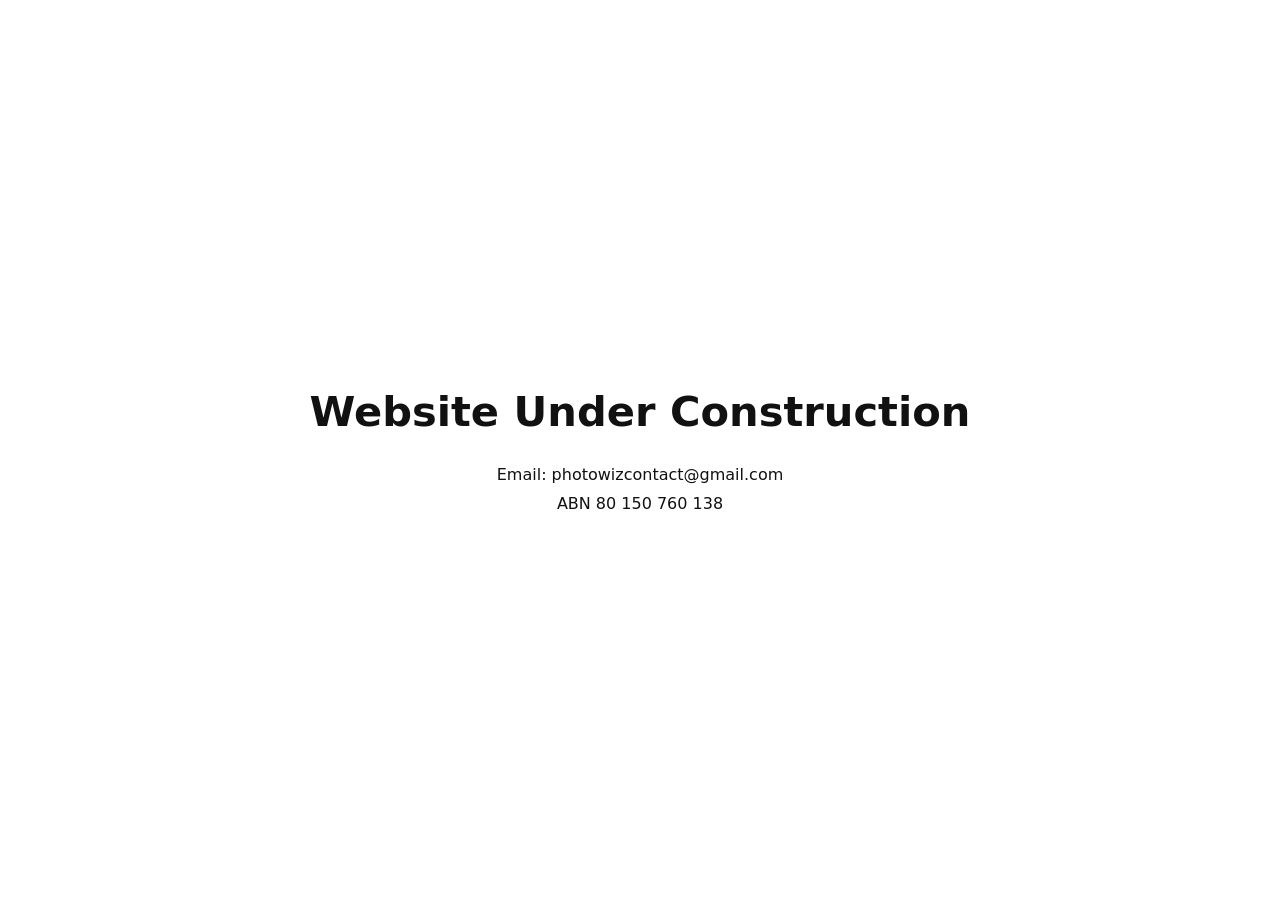
==== commit 379ef7eb: "Plain "Website Under Construction" page Just the heading, email and ABN; no styling beyond centred t" ====
--- a/public/index.html
+++ b/public/index.html
@@ -3,69 +3,26 @@
 <head>
   <meta charset="utf-8">
   <meta name="viewport" content="width=device-width, initial-scale=1">
-  <title>Photo Wiz | Website under development</title>
-  <meta name="description" content="The Photo Wiz website is under development. Photo Wiz offers web design, photo editing and video editing in Melbourne. Contact photowizcontact@gmail.com.">
-  <meta name="theme-color" content="#161618">
-  <link rel="canonical" href="https://photowiz.com.au/">
+  <title>Website Under Construction</title>
+  <meta name="description" content="Website under construction. Contact: photowizcontact@gmail.com. ABN 80 150 760 138.">
   <link rel="icon" href="favicon.svg" type="image/svg+xml">
-  <link rel="apple-touch-icon" href="apple-touch-icon.png">
-  <link rel="preconnect" href="https://fonts.googleapis.com">
-  <link rel="preconnect" href="https://fonts.gstatic.com" crossorigin>
-  <link href="https://fonts.googleapis.com/css2?family=Plus+Jakarta+Sans:wght@500;600;800&display=swap" rel="stylesheet">
   <style>
-    *, *::before, *::after { box-sizing: border-box; }
     html, body { margin: 0; height: 100%; }
     body {
-      font-family: "Plus Jakarta Sans", system-ui, -apple-system, "Segoe UI", Roboto, Helvetica, Arial, sans-serif;
-      background: #F9FBFA;
-      color: #44403C;
-      display: flex; align-items: center; justify-content: center;
-      padding: clamp(10px, 1.6vw, 22px);
-      -webkit-font-smoothing: antialiased;
+      display: flex; align-items: center; justify-content: center; text-align: center;
+      padding: 24px; box-sizing: border-box;
+      font-family: system-ui, -apple-system, "Segoe UI", Roboto, Helvetica, Arial, sans-serif;
+      color: #111; background: #fff; line-height: 1.6;
     }
-    .card {
-      width: 100%; min-height: calc(100svh - 2 * clamp(10px, 1.6vw, 22px));
-      border-radius: clamp(20px, 2.4vw, 34px);
-      background: linear-gradient(180deg, #1C1C1E 0%, #151517 55%, #0F0F11 100%);
-      border: 1px solid rgba(255, 255, 255, .14);
-      box-shadow: inset 0 1px 0 rgba(255, 255, 255, .14), 0 12px 28px rgba(0, 0, 0, .14), 0 34px 70px rgba(0, 0, 0, .18);
-      display: flex; flex-direction: column; align-items: center; justify-content: center;
-      text-align: center; padding: 48px 24px; color: rgba(255, 255, 255, .78);
-    }
-    .tag {
-      display: inline-block; font-size: .78rem; font-weight: 800; letter-spacing: .12em; text-transform: uppercase;
-      color: #CDEBD6; background: rgba(255, 255, 255, .08); padding: 6px 14px; border-radius: 999px; margin-bottom: 22px;
-    }
-    h1 { margin: 0 0 .2em; color: #fff; font-weight: 800; letter-spacing: -.045em; line-height: .95; font-size: clamp(3.2rem, 11vw, 6.5rem); }
-    h1 span { color: #CDEBD6; }
-    .lead { margin: .6em 0 0; font-size: clamp(1.05rem, 2.4vw, 1.35rem); color: #fff; font-weight: 600; }
-    .sub { margin: .5em auto 0; max-width: 32em; font-size: 1rem; line-height: 1.6; }
-    .email {
-      display: inline-flex; align-items: center; gap: .5em; margin-top: 30px;
-      background: #fff; color: #245A3A; text-decoration: none; font-weight: 700;
-      padding: .9em 1.6em; border-radius: 999px; box-shadow: 0 10px 26px rgba(0, 0, 0, .35);
-      transition: transform .15s ease;
-    }
-    .email:hover { transform: translateY(-1px); }
-    .email svg { width: 20px; height: 20px; fill: none; stroke: currentColor; stroke-width: 2; stroke-linecap: round; stroke-linejoin: round; }
-    .meta { margin-top: 44px; font-size: .85rem; color: rgba(255, 255, 255, .5); line-height: 1.8; }
-    :focus-visible { outline: 3px solid #fff; outline-offset: 3px; border-radius: 6px; }
+    h1 { font-size: clamp(1.8rem, 6vw, 2.6rem); margin: 0 0 16px; font-weight: 700; }
+    p { margin: 4px 0; }
   </style>
 </head>
 <body>
-  <main class="card">
-    <span class="tag">Under development</span>
-    <h1>Photo <span>Wiz</span></h1>
-    <p class="lead">Our new website is on its way.</p>
-    <p class="sub">Web design, photo editing and video editing in Melbourne. In the meantime, get in touch by email.</p>
-    <a class="email" href="mailto:photowizcontact@gmail.com?subject=Enquiry%20-%20Photo%20Wiz">
-      <svg viewBox="0 0 24 24" aria-hidden="true"><rect x="3" y="5" width="18" height="14" rx="2"/><path d="M3 7l9 6 9-6"/></svg>
-      photowizcontact@gmail.com
-    </a>
-    <p class="meta">
-      Photo Wiz (Melbourne) &middot; ABN 80 150 760 138<br>
-      Owned and operated by Menno Brandt
-    </p>
+  <main>
+    <h1>Website Under Construction</h1>
+    <p>Email: photowizcontact@gmail.com</p>
+    <p>ABN 80 150 760 138</p>
   </main>
 </body>
 </html>
